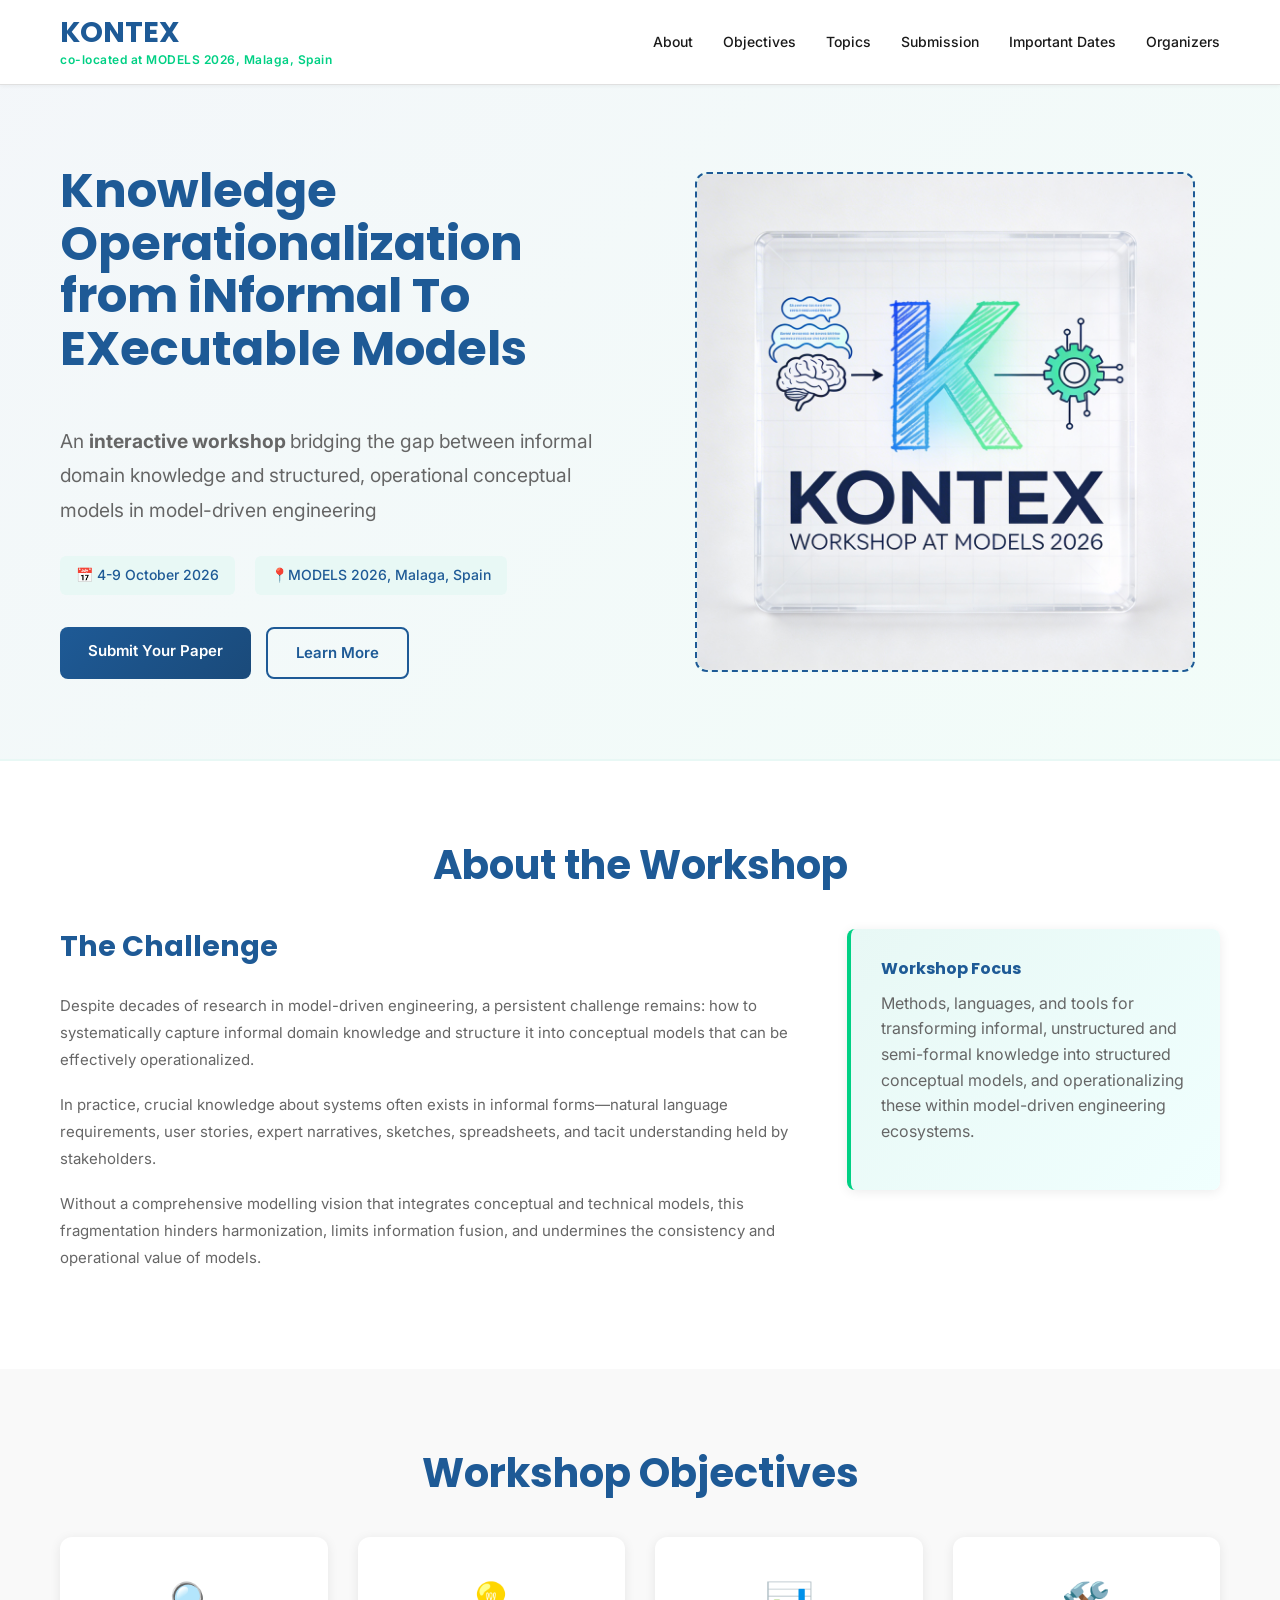
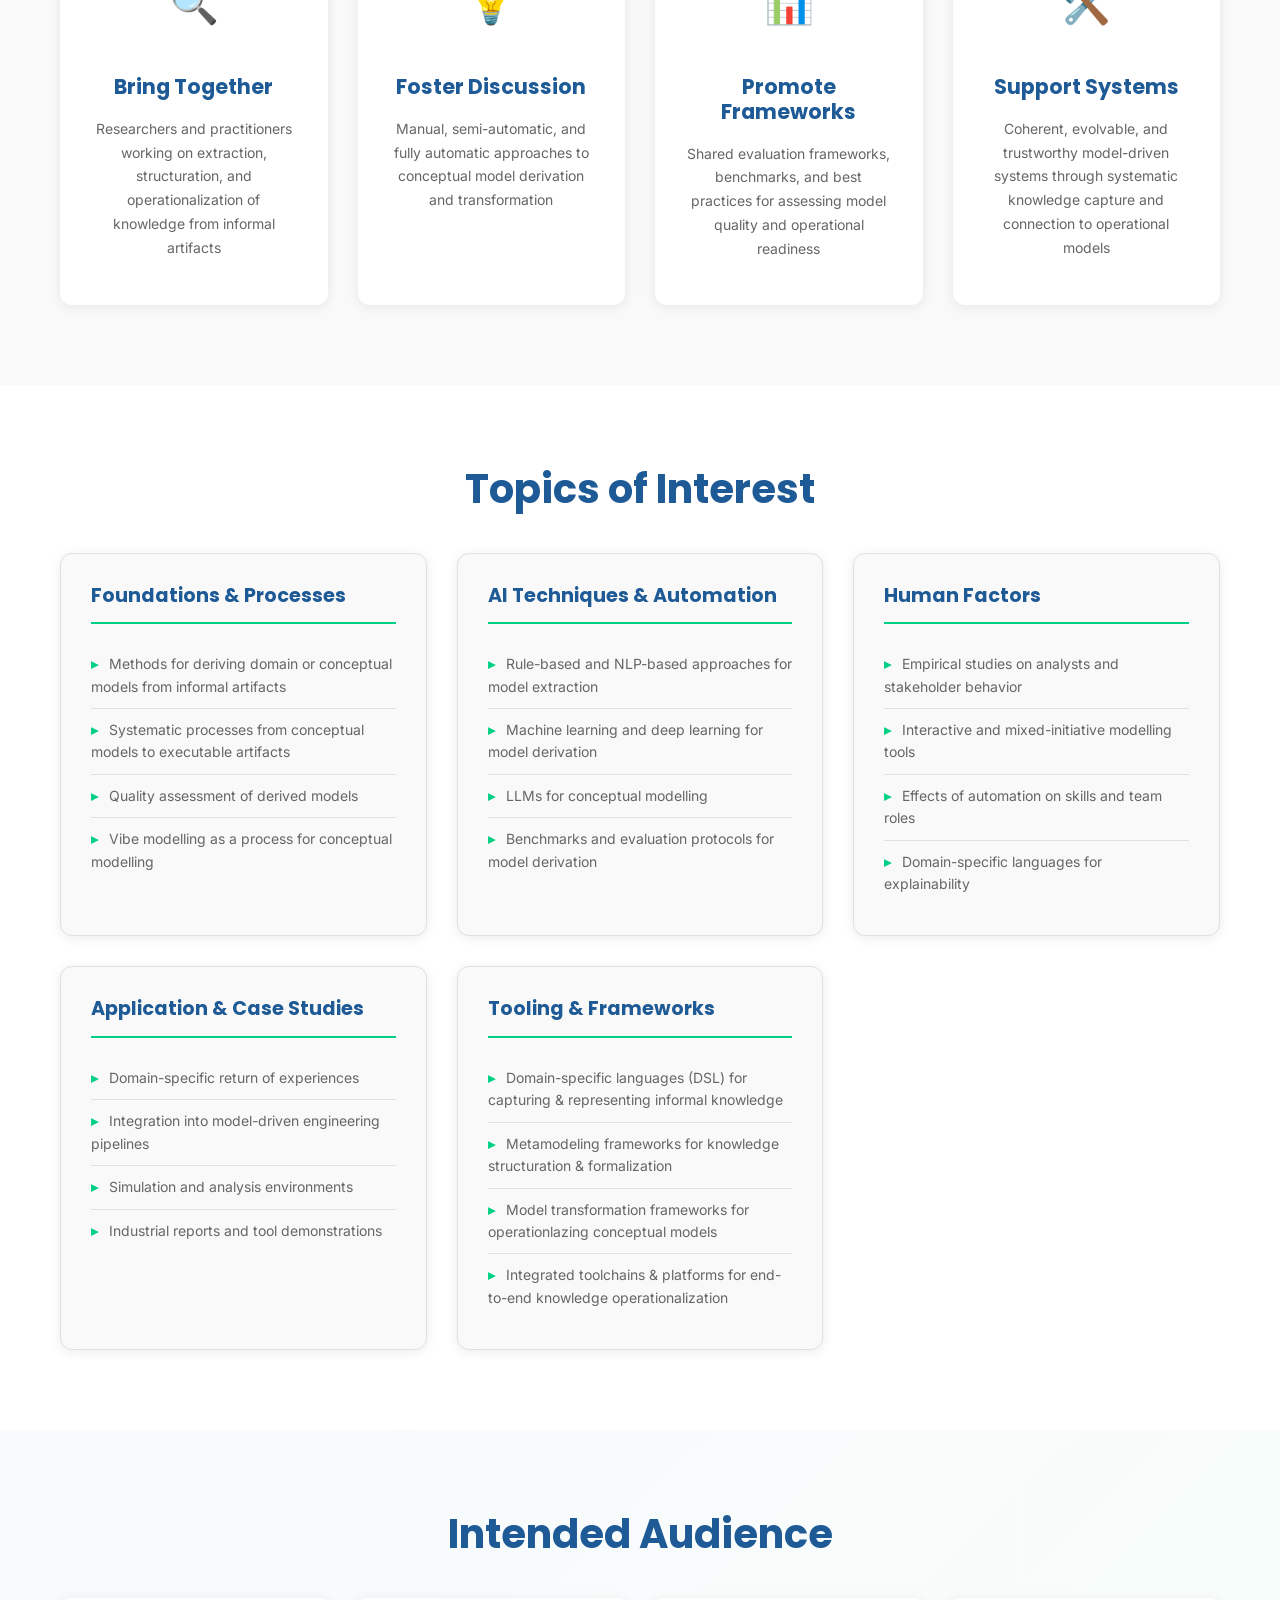
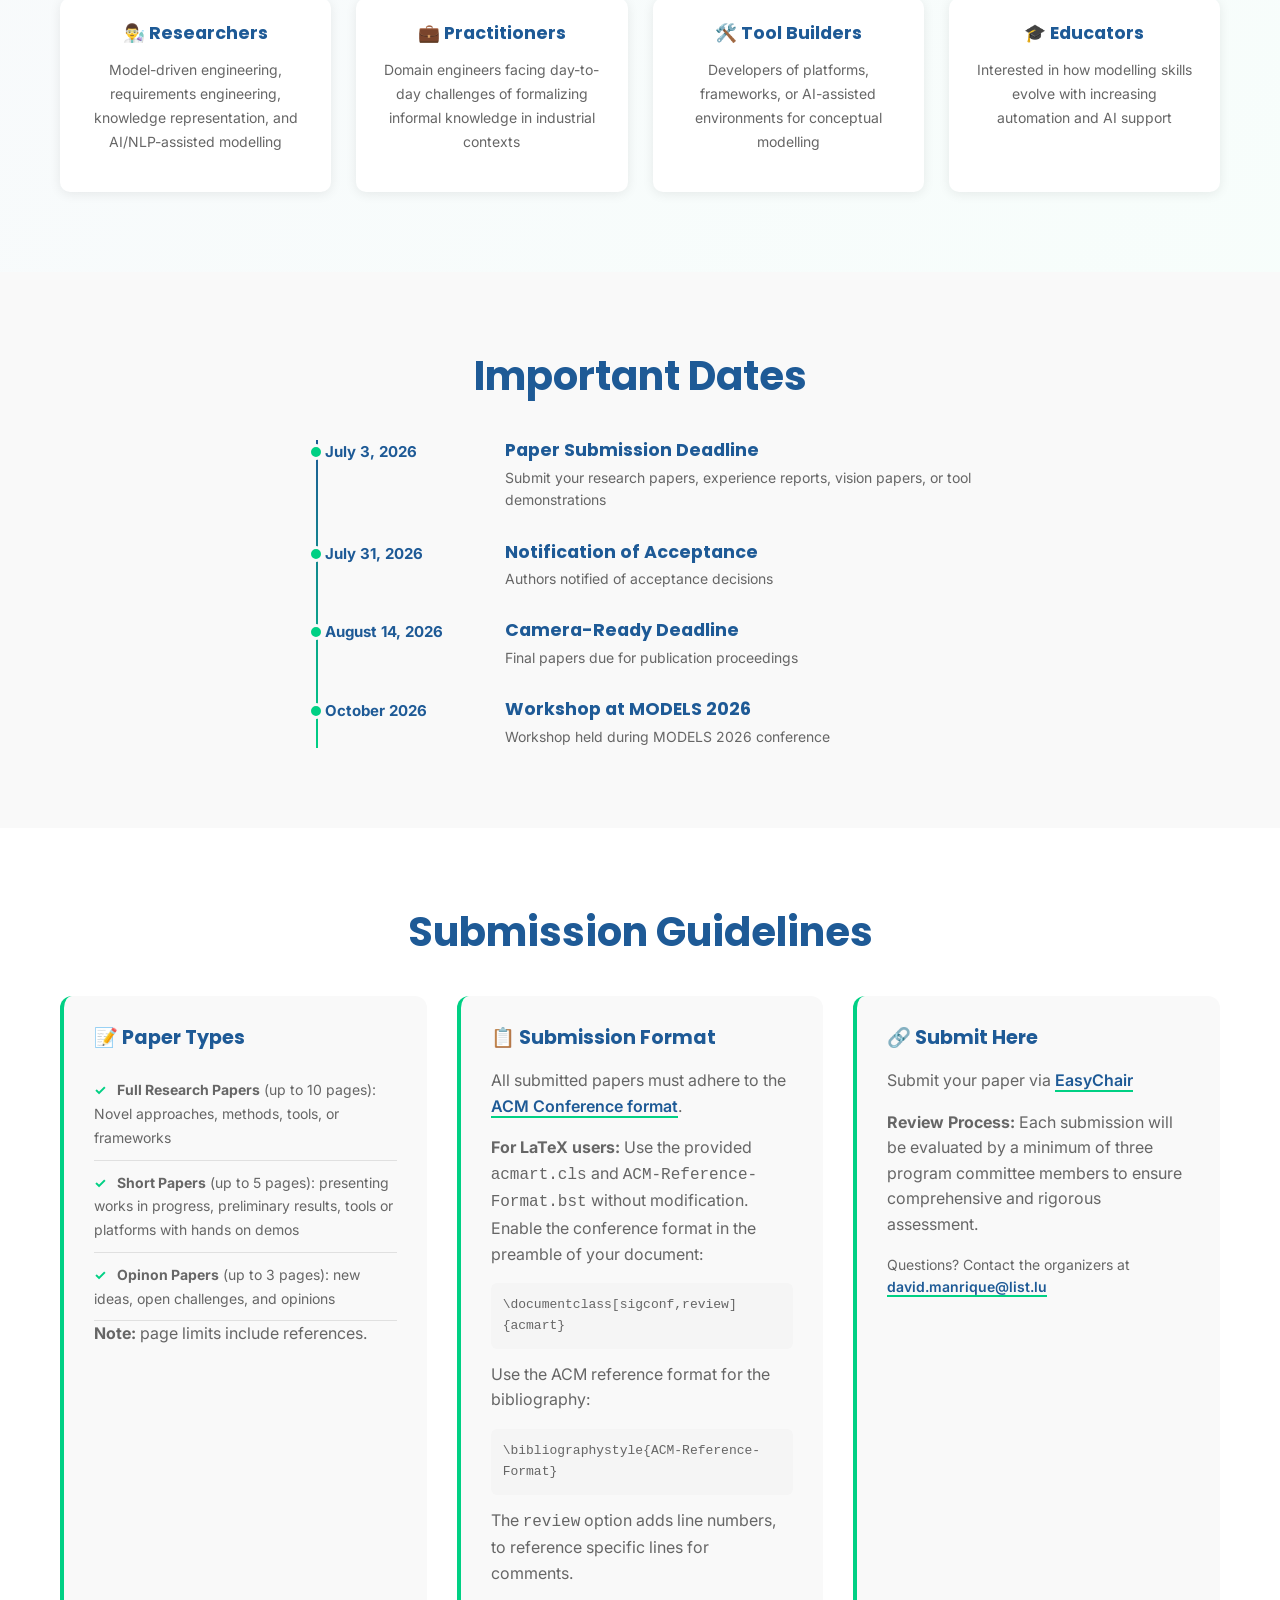
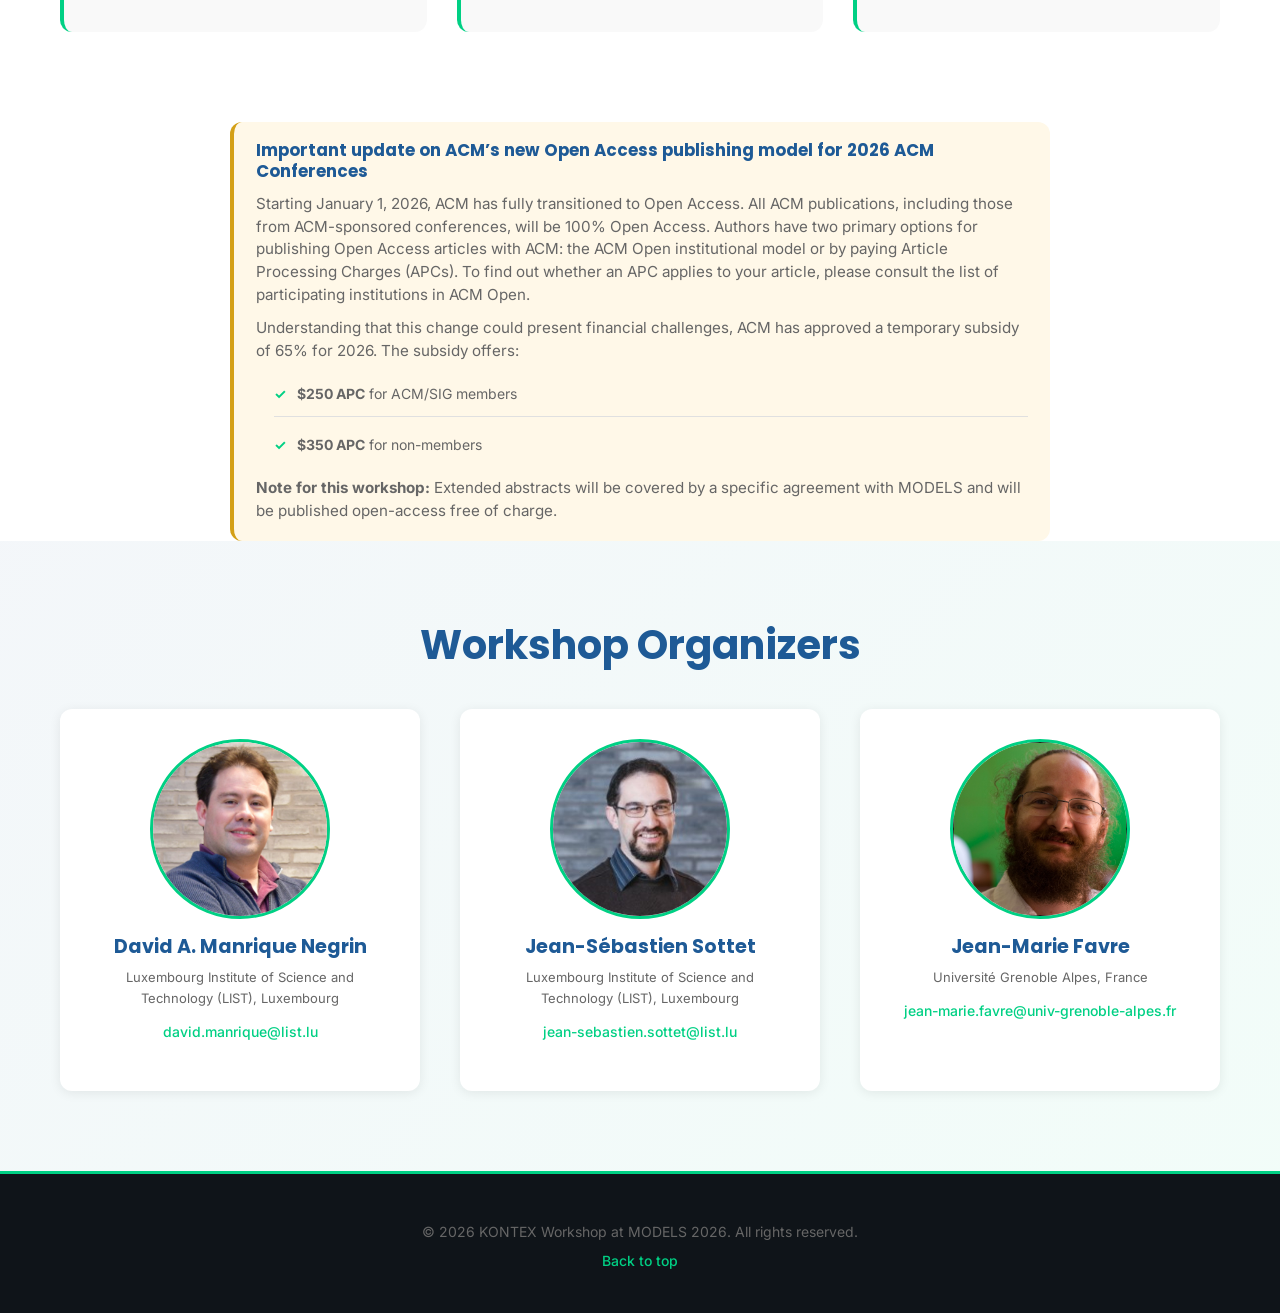
==== index.html @ a2c1951f "added information for extended abstracts" ====
<!DOCTYPE html>
<html lang="en">
<head>
    <meta charset="UTF-8">
    <meta name="viewport" content="width=device-width, initial-scale=1.0">
    <title>KONTEX Workshop at MODELS 2026</title>
    <link rel="stylesheet" href="css/style.css">
    <link href="https://fonts.googleapis.com/css2?family=Inter:wght@300;400;500;600;700&family=Poppins:wght@600;700;800&display=swap" rel="stylesheet">
</head>
<body>
    <!-- Navigation Bar -->
    <nav class="navbar">
        <div class="container">
            <div class="nav-brand">
                <h1>KONTEX</h1>
                <p class="nav-tagline">co-located at MODELS 2026, Malaga, Spain</p>
            </div>
            <ul class="nav-menu">
                <li><a href="#about">About</a></li>
                <li><a href="#objectives">Objectives</a></li>
                <li><a href="#topics">Topics</a></li>
                <li><a href="#submission">Submission</a></li>
                <li><a href="#dates">Important Dates</a></li>
                <li><a href="#organizers">Organizers</a></li>
            </ul>
            <div class="hamburger">
                <span></span>
                <span></span>
                <span></span>
            </div>
        </div>
    </nav>

    <!-- Hero Section -->
    <section class="hero">
        <div class="container hero-content">
            <div class="hero-text">
                <h1>Knowledge Operationalization from iNformal To EXecutable Models</h1>
                <p class="lead">An <strong>interactive workshop </strong> bridging the gap between informal domain knowledge and structured, operational conceptual models in model-driven engineering</p>
                <div class="hero-meta">
                    <span class="meta-item">📅 4-9 October 2026 </span>
                     <a href="https://conf.researchr.org/home/models-2026" target="_blank" class="meta-item" style="display: inline-block;">📍MODELS 2026, Malaga, Spain</a>
                    <!-- <span class="meta-item">📍MODELS 2026, Malaga, Spain</span> -->
                    
                </div>
                <div class="hero-cta">
                    <a href="#submission" class="btn btn-primary">Submit Your Paper</a>
                    <a href="#about" class="btn btn-secondary">Learn More</a>
                </div>
            </div>
            <div class="hero-image">
                <div class="logo-placeholder">
                    <!-- <p style="color: #999;">Your KONTEX logo image will go here</p> -->
                    <img src="images/logo.png" alt="KONTEX Workshop Logo" style="max-width: 100%; height: auto; border-radius: 12px;">
                </div>
            </div>
        </div>
    </section>

    <!-- About Section -->
    <section id="about" class="about">
        <div class="container">
            <h2>About the Workshop</h2>
            <div class="about-content">
                <div class="about-text">
                    <h3>The Challenge</h3>
                    <p>Despite decades of research in model-driven engineering, a persistent challenge remains: how to systematically capture informal domain knowledge and structure it into conceptual models that can be effectively operationalized.</p>
                    <p>In practice, crucial knowledge about systems often exists in informal forms—natural language requirements, user stories, expert narratives, sketches, spreadsheets, and tacit understanding held by stakeholders.</p>
                    <p>Without a comprehensive modelling vision that integrates conceptual and technical models, this fragmentation hinders harmonization, limits information fusion, and undermines the consistency and operational value of models.</p>
                </div>
                <div class="about-highlight">
                    <div class="highlight-box">
                        <h4>Workshop Focus</h4>
                        <p>Methods, languages, and tools for transforming informal, unstructured and semi-formal knowledge into structured conceptual models, and operationalizing these within model-driven engineering ecosystems.</p>
                    </div>
                </div>
            </div>
        </div>
    </section>

    <!-- Objectives Section -->
    <section id="objectives" class="objectives">
        <div class="container">
            <h2>Workshop Objectives</h2>
            <div class="objectives-grid">
                <div class="objective-card">
                    <div class="objective-icon">🔍</div>
                    <h3>Bring Together</h3>
                    <p>Researchers and practitioners working on extraction, structuration, and operationalization of knowledge from informal artifacts</p>
                </div>
                <div class="objective-card">
                    <div class="objective-icon">💡</div>
                    <h3>Foster Discussion</h3>
                    <p>Manual, semi-automatic, and fully automatic approaches to conceptual model derivation and transformation</p>
                </div>
                <div class="objective-card">
                    <div class="objective-icon">📊</div>
                    <h3>Promote Frameworks</h3>
                    <p>Shared evaluation frameworks, benchmarks, and best practices for assessing model quality and operational readiness</p>
                </div>
                <div class="objective-card">
                    <div class="objective-icon">🛠️</div>
                    <h3>Support Systems</h3>
                    <p>Coherent, evolvable, and trustworthy model-driven systems through systematic knowledge capture and connection to operational models</p>
                </div>
            </div>
        </div>
    </section>

    <!-- Topics Section -->
    <section id="topics" class="topics">
        <div class="container">
            <h2>Topics of Interest</h2>
            <div class="topics-grid">
                <div class="topic-card">
                    <h3>Foundations & Processes</h3>
                    <ul>
                        <li>Methods for deriving domain or conceptual models from informal artifacts</li>
                        <li>Systematic processes from conceptual models to executable artifacts</li>
                        <li>Quality assessment of derived models</li>
                        <!-- <li>Tooling and frameworks for knowledge capture and formalization</li> -->
                        <li> Vibe modelling as a process for conceptual modelling</li>
                    </ul>
                </div>
                <div class="topic-card">
                    <h3>AI Techniques & Automation</h3>
                    <ul>
                        <li>Rule-based and NLP-based approaches for model extraction</li>
                        <li>Machine learning and deep learning for model derivation</li>
                        <li>LLMs for conceptual modelling</li>
                        <li>Benchmarks and evaluation protocols for model derivation</li>
                        
                    </ul>
                </div>
                <div class="topic-card">
                    <h3>Human Factors</h3>
                    <ul>
                        <li>Empirical studies on analysts and stakeholder behavior</li>
                        <li>Interactive and mixed-initiative modelling tools</li>
                        <li>Effects of automation on skills and team roles</li>
                        <li>Domain-specific languages for explainability</li>
                    </ul>
                </div>
                <div class="topic-card">
                    <h3>Application & Case Studies</h3>
                    <ul>
                        <li>Domain-specific return of experiences</li>
                        <li>Integration into model-driven engineering pipelines</li>
                        <li>Simulation and analysis environments</li>
                        <li>Industrial reports and tool demonstrations</li>
                    </ul>
                </div>
                <div class="topic-card">
                    <h3>Tooling & Frameworks</h3>
                    <ul>
                        <li>Domain-specific languages (DSL) for capturing & representing informal knowledge</li>
                        <li>Metamodeling frameworks for knowledge structuration & formalization</li>
                        <li>Model transformation frameworks for operationlazing conceptual models</li>
                        <li>Integrated toolchains & platforms for end-to-end knowledge operationalization</li>
                    </ul>
                </div>
            </div>
        </div>
    </section>

    <!-- Audience Section -->
    <section class="audience">
        <div class="container">
            <h2>Intended Audience</h2>
            <div class="audience-grid">
                <div class="audience-item">
                    <h4>👨‍🔬 Researchers</h4>
                    <p>Model-driven engineering, requirements engineering, knowledge representation, and AI/NLP-assisted modelling</p>
                </div>
                <div class="audience-item">
                    <h4>💼 Practitioners</h4>
                    <p>Domain engineers facing day-to-day challenges of formalizing informal knowledge in industrial contexts</p>
                </div>
                <div class="audience-item">
                    <h4>🛠️ Tool Builders</h4>
                    <p>Developers of platforms, frameworks, or AI-assisted environments for conceptual modelling</p>
                </div>
                <div class="audience-item">
                    <h4>🎓 Educators</h4>
                    <p>Interested in how modelling skills evolve with increasing automation and AI support</p>
                </div>
            </div>
        </div>
    </section>

    <!-- Important Dates Section -->
    <section id="dates" class="dates">
        <div class="container">
            <h2>Important Dates</h2>
            <div class="timeline">
                <div class="timeline-item">
                    <div class="timeline-date">July 3, 2026</div>
                    <div class="timeline-content">
                        <h4>Paper Submission Deadline</h4>
                        <p>Submit your research papers, experience reports, vision papers, or tool demonstrations</p>
                    </div>
                </div>
                <div class="timeline-item">
                    <div class="timeline-date">July 31, 2026</div>
                    <div class="timeline-content">
                        <h4>Notification of Acceptance</h4>
                        <p>Authors notified of acceptance decisions</p>
                    </div>
                </div>
                <div class="timeline-item">
                    <div class="timeline-date">August 14, 2026</div>
                    <div class="timeline-content">
                        <h4>Camera-Ready Deadline</h4>
                        <p>Final papers due for publication proceedings</p>
                    </div>
                </div>
                <div class="timeline-item">
                    <div class="timeline-date">October 2026</div>
                    <div class="timeline-content">
                        <h4>Workshop at MODELS 2026</h4>
                        <p>Workshop held during MODELS 2026 conference</p>
                    </div>
                </div>
            </div>
        </div>
    </section>

    <!-- Submission Section -->
    <section id="submission" class="submission">
        <div class="container">
            <h2>Submission Guidelines</h2>
            <div class="submission-content">
                <div class="submission-box">
                    <h3>📝 Paper Types</h3>
                    <ul>
                        <li><strong>Full Research Papers</strong> (up to 10 pages): Novel approaches, methods, tools, or frameworks</li>
                        
                        <li><strong>Short Papers</strong> (up to 5 pages): presenting works in progress, preliminary results, tools or platforms with hands on demos</li>
                        
                        <li><strong>Opinon Papers</strong> (up to 3 pages):  new ideas, open challenges, and opinions</li>
                        
                        <p> <strong>Note:</strong> page limits include references.</p>
                    </ul>
                </div>
                <!-- <div class="submission-box">
                    <h3>📋 Requirements</h3>
                    <ul>
                        <li>Papers must follow the <strong>MODELS 2026 formatting guidelines</strong></li>
                        <li>Submitted in <strong>PDF format</strong></li>
                        <li>Original, unpublished work</li>
                        <li>Include author names, affiliations, and contact information</li>
                        <li>Add 3-5 relevant keywords</li>
                    </ul>
                </div> -->
                <div class="submission-box">
                    <h3>📋 Submission Format</h3>
                        <p>All submitted papers must adhere to the <a href="https://www.acm.org/publications/proceedings-template" target="_blank" class="link-highlight">ACM Conference format</a>.</p>
                        
                        <p><strong>For LaTeX users:</strong> Use the provided <code>acmart.cls</code> and <code>ACM-Reference-Format.bst</code> without modification. Enable the conference format in the preamble of your document:</p>
                        <p style="background-color: #f5f5f5; padding: 12px; border-radius: 6px; font-family: monospace; font-size: 13px; overflow-x: auto;">
                            \documentclass[sigconf,review]{acmart}
                        </p>
                        <p>Use the ACM reference format for the bibliography:</p>
                        <p style="background-color: #f5f5f5; padding: 12px; border-radius: 6px; font-family: monospace; font-size: 13px; overflow-x: auto;">
                            \bibliographystyle{ACM-Reference-Format}
                        </p>
                        <p>The <code>review</code> option adds line numbers, to reference specific lines for comments.</p>
                        
                        
            </div>
                <div class="submission-box">
                    <h3>🔗 Submit Here</h3>
                    <!-- <p>Submit your paper via <a href="#" class="link-highlight">EasyChair (Link coming soon)</a></p> -->
                     <p>Submit your paper via <a href="https://easychair.org/my/conference?conf=kontex2026" class="link-highlight" target="_blank">EasyChair</a></p>
                    <p style="margin-top: 15px;"><strong>Review Process:</strong> Each submission will be evaluated by a minimum of three program committee members to ensure comprehensive and rigorous assessment.</p>
                    <p style="margin-top: 15px; font-size: 14px; color: #666;">Questions? Contact the organizers at <a href="mailto:david.manrique@list.lu" class="link-highlight">david.manrique@list.lu</a></p>
                </div>
            </div>
        </div>
    </section>
    <section class="submission-note">
    <div class="container">
        <div class="submission-box note-box">
            <h3>Important update on ACM’s new Open Access publishing model for 2026 ACM Conferences</h3>

            <p>
                Starting January 1, 2026, ACM has fully transitioned to Open Access. All ACM publications,
                including those from ACM-sponsored conferences, will be 100% Open Access. Authors have two
                primary options for publishing Open Access articles with ACM: the ACM Open institutional model
                or by paying Article Processing Charges (APCs). To find out whether an APC applies to your
                article, please consult the list of participating institutions in ACM Open.
            </p>

            <p>
                Understanding that this change could present financial challenges, ACM has approved a temporary
                subsidy of 65% for 2026. The subsidy offers:
            </p>

            <ul>
                <li><strong>$250 APC</strong> for ACM/SIG members</li>
                <li><strong>$350 APC</strong> for non-members</li>
            </ul>

            <p>
                <strong>Note for this workshop:</strong> Extended abstracts will be covered by a specific
                agreement with MODELS and will be published open-access free of charge.
                </p>
            </div>
        </div>
    </section>

    <!-- Organizers Section -->
    <section id="organizers" class="organizers">
        <div class="container">
            <h2>Workshop Organizers</h2>
            <div class="organizers-grid">
                <div class="organizer-card">
                    <!-- <div class="organizer-avatar">DM</div> -->
                    <img src="images/DavidPhoto3.JPG" alt="David A. Manrique Negrin" class="organizer-avatar-img">
                    <h4>David A. Manrique Negrin</h4>
                    <p class="organizer-affiliation">Luxembourg Institute of Science and Technology (LIST), Luxembourg</p>
                    <p class="organizer-email"><a href="mailto:david.manrique@list.lu">david.manrique@list.lu</a></p>
                </div>
                <div class="organizer-card">
                    <!-- <div class="organizer-avatar">JS</div> -->
                     <img src="images/jeansebastienPhoto2.jpg" alt="Jean Sebastien Sottet" class="organizer-avatar-img">
                    <h4>Jean-Sébastien Sottet</h4>
                    <p class="organizer-affiliation">Luxembourg Institute of Science and Technology (LIST), Luxembourg</p>
                    <p class="organizer-email"><a href="mailto:jean-sebastien.sottet@list.lu">jean-sebastien.sottet@list.lu</a></p>
                </div>
                <div class="organizer-card">
                    <!-- <div class="organizer-avatar">JM</div> -->
                     <img src="images/JeanMariePhoto.jpg" alt="Jean-Marie Favre" class="organizer-avatar-img">
                    <h4>Jean-Marie Favre</h4>
                    <p class="organizer-affiliation">Université Grenoble Alpes, France</p>
                    <p class="organizer-email"><a href="mailto:jean-marie.favre@univ-grenoble-alpes.fr">jean-marie.favre@univ-grenoble-alpes.fr</a></p>
                </div>
            </div>
        </div>
    </section>

    <!-- Footer -->
    <footer class="footer">
        <div class="container">
            <p>&copy; 2026 KONTEX Workshop at MODELS 2026. All rights reserved.</p>
            <p><a href="#top">Back to top</a></p>
        </div>
    </footer>

    <script src="js/script.js"></script>
</body>
</html>
---- css/style.css ----
/* ============================================
   KONTEX Workshop Website - Main Stylesheet
   ============================================ */

/* Root Variables */
:root {
    --primary-blue: #1e5a96;
    --primary-green: #00d084;
    --light-green: #e8f8f5;
    --dark-navy: #0f1419;
    --text-dark: #1a1a1a;
    --text-light: #666666;
    --bg-light: #f9f9f9;
    --bg-white: #ffffff;
    --border-color: #e0e0e0;
    --shadow: 0 2px 12px rgba(0, 0, 0, 0.08);
    --shadow-hover: 0 8px 24px rgba(0, 0, 0, 0.12);
    --transition: all 0.3s cubic-bezier(0.4, 0, 0.2, 1);
}

/* ============================================
   Base Styles
   ============================================ */

* {
    margin: 0;
    padding: 0;
    box-sizing: border-box;
}

html {
    scroll-behavior: smooth;
}

body {
    font-family: 'Inter', sans-serif;
    font-size: 16px;
    line-height: 1.6;
    color: var(--text-dark);
    background-color: var(--bg-white);
    overflow-x: hidden;
}

.container {
    max-width: 1200px;
    margin: 0 auto;
    padding: 0 20px;
}

h1, h2, h3, h4, h5, h6 {
    font-family: 'Poppins', sans-serif;
    font-weight: 700;
    line-height: 1.2;
    margin-bottom: 0.5em;
}

h2 {
    font-size: 2.5rem;
    color: var(--primary-blue);
    margin-bottom: 1em;
    text-align: center;
}

h3 {
    font-size: 1.5rem;
    color: var(--primary-blue);
}

p {
    margin-bottom: 1em;
    color: var(--text-light);
}

a {
    color: var(--primary-green);
    text-decoration: none;
    font-weight: 500;
    transition: var(--transition);
}

a:hover {
    color: var(--primary-blue);
}

/* ============================================
   Buttons
   ============================================ */

.btn {
    display: inline-block;
    padding: 12px 28px;
    border-radius: 8px;
    font-weight: 600;
    font-size: 15px;
    transition: var(--transition);
    text-decoration: none;
    border: none;
    cursor: pointer;
    text-align: center;
}

.btn-primary {
    background: linear-gradient(135deg, var(--primary-blue), #1a4a7a);
    color: white;
}

.btn-primary:hover {
    box-shadow: var(--shadow-hover);
    transform: translateY(-2px);
}

.btn-secondary {
    background: transparent;
    color: var(--primary-blue);
    border: 2px solid var(--primary-blue);
}

.btn-secondary:hover {
    background: var(--primary-blue);
    color: white;
}

/* ============================================
   Navigation Bar
   ============================================ */

.navbar {
    background-color: var(--bg-white);
    border-bottom: 1px solid var(--border-color);
    position: sticky;
    top: 0;
    z-index: 1000;
    box-shadow: 0 1px 4px rgba(0, 0, 0, 0.05);
}

.navbar .container {
    display: flex;
    justify-content: space-between;
    align-items: center;
    padding: 15px 20px;
}

.nav-brand h1 {
    font-size: 1.8rem;
    color: var(--primary-blue);
    margin: 0;
}

.nav-tagline {
    font-size: 12px;
    color: var(--primary-green);
    font-weight: 600;
    letter-spacing: 0.5px;
    margin: 0;
}

.nav-menu {
    display: flex;
    list-style: none;
    gap: 30px;
}

.nav-menu a {
    color: var(--text-dark);
    font-weight: 500;
    font-size: 14px;
    transition: var(--transition);
}

.nav-menu a:hover {
    color: var(--primary-green);
}

.hamburger {
    display: none;
    flex-direction: column;
    cursor: pointer;
    gap: 5px;
}

.hamburger span {
    width: 25px;
    height: 3px;
    background-color: var(--primary-blue);
    transition: var(--transition);
}

/* ============================================
   Hero Section
   ============================================ */

.hero {
    background: linear-gradient(135deg, rgba(30, 90, 150, 0.05), rgba(0, 208, 132, 0.05));
    padding: 80px 0;
    border-bottom: 2px solid var(--light-green);
}

.hero-content {
    display: grid;
    grid-template-columns: 1fr 1fr;
    gap: 60px;
    align-items: center;
}

.hero-text h1 {
    font-size: 3rem;
    color: var(--primary-blue);
    margin-bottom: 1em;
    line-height: 1.1;
}

.hero-text .lead {
    font-size: 1.2rem;
    color: var(--text-light);
    margin-bottom: 1.5em;
    line-height: 1.8;
}

.hero-meta {
    display: flex;
    gap: 20px;
    margin-bottom: 2em;
    flex-wrap: wrap;
}

.meta-item {
    display: inline-block;
    padding: 8px 16px;
    background-color: var(--light-green);
    color: var(--primary-blue);
    border-radius: 6px;
    font-weight: 500;
    font-size: 14px;
}

.hero-cta {
    display: flex;
    gap: 15px;
}

.hero-image {
    display: flex;
    justify-content: center;
    align-items: center;
}

.logo-placeholder {
    width: 100%;
    max-width: 500px;
    aspect-ratio: 1;
    background: linear-gradient(135deg, var(--light-green), #e8f8f5);
    border: 2px dashed var(--primary-blue);
    border-radius: 12px;
    display: flex;
    align-items: center;
    justify-content: center;
    text-align: center;
    font-size: 18px;
}

/* ============================================
   About Section
   ============================================ */

.about {
    padding: 80px 0;
    background-color: var(--bg-white);
}

.about-content {
    display: grid;
    grid-template-columns: 2fr 1fr;
    gap: 40px;
    align-items: start;
}

.about-text h3 {
    font-size: 1.8rem;
    margin-bottom: 1em;
}

.about-text p {
    margin-bottom: 1.2em;
    line-height: 1.8;
    font-size: 15px;
}

.about-highlight {
    display: flex;
    flex-direction: column;
}

.highlight-box {
    background: linear-gradient(135deg, var(--light-green), #f0fffe);
    border-left: 4px solid var(--primary-green);
    padding: 30px;
    border-radius: 8px;
    box-shadow: var(--shadow);
}

.highlight-box h4 {
    color: var(--primary-blue);
    margin-bottom: 0.8em;
}

/* ============================================
   Objectives Section
   ============================================ */

.objectives {
    padding: 80px 0;
    background-color: var(--bg-light);
}

.objectives-grid {
    display: grid;
    grid-template-columns: repeat(auto-fit, minmax(250px, 1fr));
    gap: 30px;
}

.objective-card {
    background: var(--bg-white);
    padding: 30px;
    border-radius: 12px;
    text-align: center;
    box-shadow: var(--shadow);
    transition: var(--transition);
    border-top: 4px solid transparent;
}

.objective-card:hover {
    transform: translateY(-8px);
    box-shadow: var(--shadow-hover);
    border-top-color: var(--primary-green);
}

.objective-icon {
    font-size: 2.5rem;
    margin-bottom: 1em;
}

.objective-card h3 {
    font-size: 1.3rem;
    margin-bottom: 0.8em;
}

.objective-card p {
    font-size: 14px;
    line-height: 1.7;
}

/* ============================================
   Topics Section
   ============================================ */

.topics {
    padding: 80px 0;
    background-color: var(--bg-white);
}

.topics-grid {
    display: grid;
    grid-template-columns: repeat(auto-fit, minmax(280px, 1fr));
    gap: 30px;
}

.topic-card {
    background: var(--bg-light);
    padding: 30px;
    border-radius: 12px;
    box-shadow: var(--shadow);
    transition: var(--transition);
    border: 1px solid var(--border-color);
}

.topic-card:hover {
    border-color: var(--primary-green);
    box-shadow: var(--shadow-hover);
}

.topic-card h3 {
    font-size: 1.2rem;
    color: var(--primary-blue);
    margin-bottom: 1em;
    border-bottom: 2px solid var(--primary-green);
    padding-bottom: 0.8em;
}

.topic-card ul {
    list-style: none;
    padding: 0;
}

.topic-card li {
    padding: 10px 0;
    font-size: 14px;
    color: var(--text-light);
    border-bottom: 1px solid var(--border-color);
    line-height: 1.6;
}

.topic-card li:last-child {
    border-bottom: none;
}

.topic-card li:before {
    content: "▸ ";
    color: var(--primary-green);
    font-weight: bold;
    margin-right: 8px;
}

/* ============================================
   Audience Section
   ============================================ */

.audience {
    padding: 80px 0;
    background: linear-gradient(135deg, rgba(30, 90, 150, 0.03), rgba(0, 208, 132, 0.03));
}

.audience-grid {
    display: grid;
    grid-template-columns: repeat(auto-fit, minmax(220px, 1fr));
    gap: 25px;
}

.audience-item {
    background: var(--bg-white);
    padding: 25px;
    border-radius: 10px;
    text-align: center;
    box-shadow: var(--shadow);
}

.audience-item h4 {
    font-size: 1.1rem;
    color: var(--primary-blue);
    margin-bottom: 0.8em;
}

.audience-item p {
    font-size: 14px;
    line-height: 1.7;
}

/* ============================================
   Dates Section (Timeline)
   ============================================ */

.dates {
    padding: 80px 0;
    background-color: var(--bg-light);
}

.timeline {
    display: flex;
    flex-direction: column;
    gap: 30px;
    position: relative;
    max-width: 700px;
    margin: 0 auto;
}

.timeline::before {
    content: '';
    position: absolute;
    left: 26px;
    top: 0;
    bottom: 0;
    width: 2px;
    background: linear-gradient(to bottom, var(--primary-blue), var(--primary-green));
}

.timeline-item {
    display: flex;
    gap: 30px;
    position: relative;
    padding-left: 35px;
}

.timeline-item::before {
    content: '';
    position: absolute;
    left: 18px;
    top: 4px;
    width: 10px;
    height: 10px;
    background: var(--primary-green);
    border: 3px solid var(--bg-light);
    border-radius: 50%;
    z-index: 1;
}

.timeline-date {
    font-weight: 700;
    color: var(--primary-blue);
    font-size: 15px;
    min-width: 150px;
}

.timeline-content h4 {
    color: var(--primary-blue);
    margin-bottom: 0.3em;
    font-size: 1.1rem;
}

.timeline-content p {
    font-size: 14px;
    margin: 0;
}

/* ============================================
   Submission Section
   ============================================ */

.submission {
    padding: 80px 0;
    background-color: var(--bg-white);
}

.submission-content {
    display: grid;
    grid-template-columns: repeat(auto-fit, minmax(300px, 1fr));
    gap: 30px;
}

.submission-box {
    background: var(--bg-light);
    padding: 30px;
    border-radius: 12px;
    border-left: 4px solid var(--primary-green);
}

.submission-box h3 {
    color: var(--primary-blue);
    margin-bottom: 1em;
    font-size: 1.2rem;
}

.submission-box ul {
    list-style: none;
    padding: 0;
}

.submission-box li {
    padding: 10px 0;
    font-size: 14px;
    color: var(--text-light);
    border-bottom: 1px solid var(--border-color);
    line-height: 1.7;
}

.submission-box li:last-child {
    border-bottom: none;
}

.submission-box li:before {
    content: "✓ ";
    color: var(--primary-green);
    font-weight: bold;
    margin-right: 8px;
}

.link-highlight {
    color: var(--primary-blue);
    font-weight: 600;
    border-bottom: 2px solid var(--primary-green);
}


/* .submission-note {
    padding: 20px 0 10px 0;
}

.note-box {
    background: #fff8e8;
    border-left: 4px solid #d4a017;
}

.note-box h3 {
    margin-bottom: 15px;
}

.note-box ul {
    margin: 12px 0 12px 20px;
}

.note-box li {
    margin-bottom: 8px;
} */

.submission-note {
    padding: 10px 0 0 0;
}

.note-box {
    max-width: 820px;
    margin: 0 auto;
    padding: 18px 22px;
    background: #fff8e8;
    border-left: 4px solid #d4a017;
    font-size: 0.95rem;
    line-height: 1.5;
}

.note-box h3 {
    margin-bottom: 12px;
    font-size: 1.05rem;
}

.note-box p {
    margin-bottom: 10px;
}

.note-box ul {
    margin: 10px 0 10px 18px;
    padding-left: 0;
}

.note-box li {
    margin-bottom: 6px;
}

.note-box p:last-child {
    margin-bottom: 0;
}

/* ============================================
   Organizers Section
   ============================================ */

.organizers {
    padding: 80px 0;
    background: linear-gradient(135deg, rgba(30, 90, 150, 0.05), rgba(0, 208, 132, 0.05));
}

.organizers-grid {
    display: grid;
    grid-template-columns: repeat(auto-fit, minmax(280px, 1fr));
    gap: 40px;
}

.organizer-card {
    background: var(--bg-white);
    padding: 30px;
    border-radius: 12px;
    text-align: center;
    box-shadow: var(--shadow);
    transition: var(--transition);
}

.organizer-card:hover {
    transform: translateY(-8px);
    box-shadow: var(--shadow-hover);
}

.organizer-avatar {
    width: 80px;
    height: 80px;
    background: linear-gradient(135deg, var(--primary-blue), #1a4a7a);
    color: white;
    border-radius: 50%;
    display: flex;
    align-items: center;
    justify-content: center;
    font-size: 24px;
    font-weight: 700;
    margin: 0 auto 1em;
}

.organizer-card h4 {
    font-size: 1.2rem;
    color: var(--primary-blue);
    margin-bottom: 0.5em;
}

.organizer-affiliation {
    font-size: 13px;
    color: var(--text-light);
    margin-bottom: 0.8em;
}

.organizer-email a {
    font-size: 14px;
    color: var(--primary-green);
}

.organizer-avatar-img {
    width: 180px;
    height: 180px;
    border-radius: 50%;
    object-fit: cover;
    display: block;
    margin: 0 auto 1em;
    border: 3px solid var(--primary-green);
}

/* ============================================
   Footer
   ============================================ */

.footer {
    background: var(--dark-navy);
    color: white;
    padding: 40px 0;
    text-align: center;
    border-top: 3px solid var(--primary-green);
}

.footer p {
    margin: 0.5em 0;
    font-size: 14px;
}

.footer a {
    color: var(--primary-green);
}

.footer a:hover {
    color: white;
}

/* ============================================
   Responsive Design
   ============================================ */

@media (max-width: 768px) {
    .nav-menu {
        display: none;
    }

    .hamburger {
        display: flex;
    }

    h2 {
        font-size: 2rem;
    }

    .hero-content {
        grid-template-columns: 1fr;
        gap: 40px;
    }

    .hero-text h1 {
        font-size: 2rem;
    }

    .hero-cta {
        flex-direction: column;
    }

    .btn {
        width: 100%;
    }

    .about-content {
        grid-template-columns: 1fr;
    }

    .objectives-grid,
    .topics-grid,
    .audience-grid,
    .organizers-grid {
        grid-template-columns: 1fr;
    }

    .timeline::before {
        left: 15px;
    }

    .timeline-item {
        padding-left: 15px;
    }

    .timeline-item::before {
        left: 4px;
    }

    .timeline-date {
        min-width: 100px;
    }

    .hero-meta {
        flex-direction: column;
    }

    .meta-item {
        width: 100%;
    }
}

@media (max-width: 480px) {
    h1 {
        font-size: 1.8rem;
    }

    h2 {
        font-size: 1.5rem;
    }

    .container {
        padding: 0 15px;
    }

    .hero {
        padding: 50px 0;
    }

    .hero-text h1 {
        font-size: 1.5rem;
    }

    .about, .objectives, .topics, .audience, .dates, .submission, .organizers {
        padding: 50px 0;
    }

    .nav-menu {
        gap: 15px;
    }
}
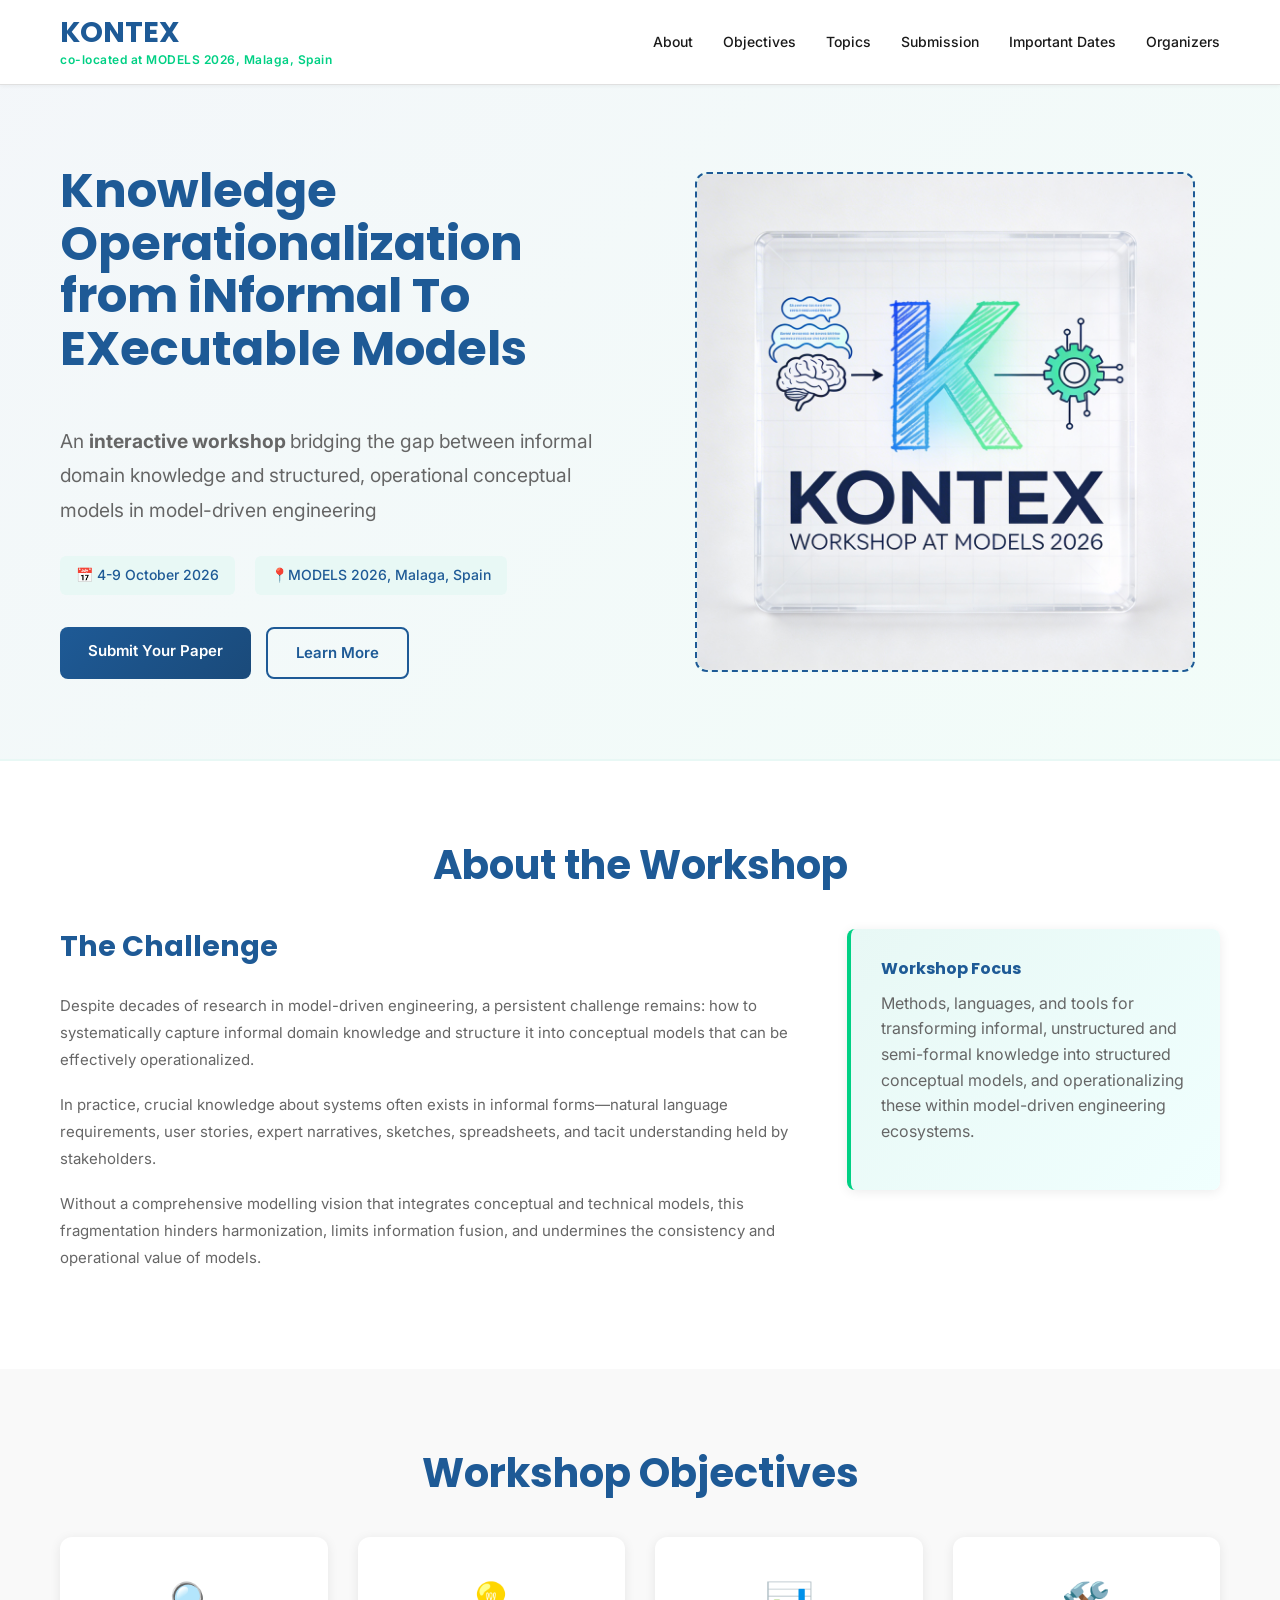
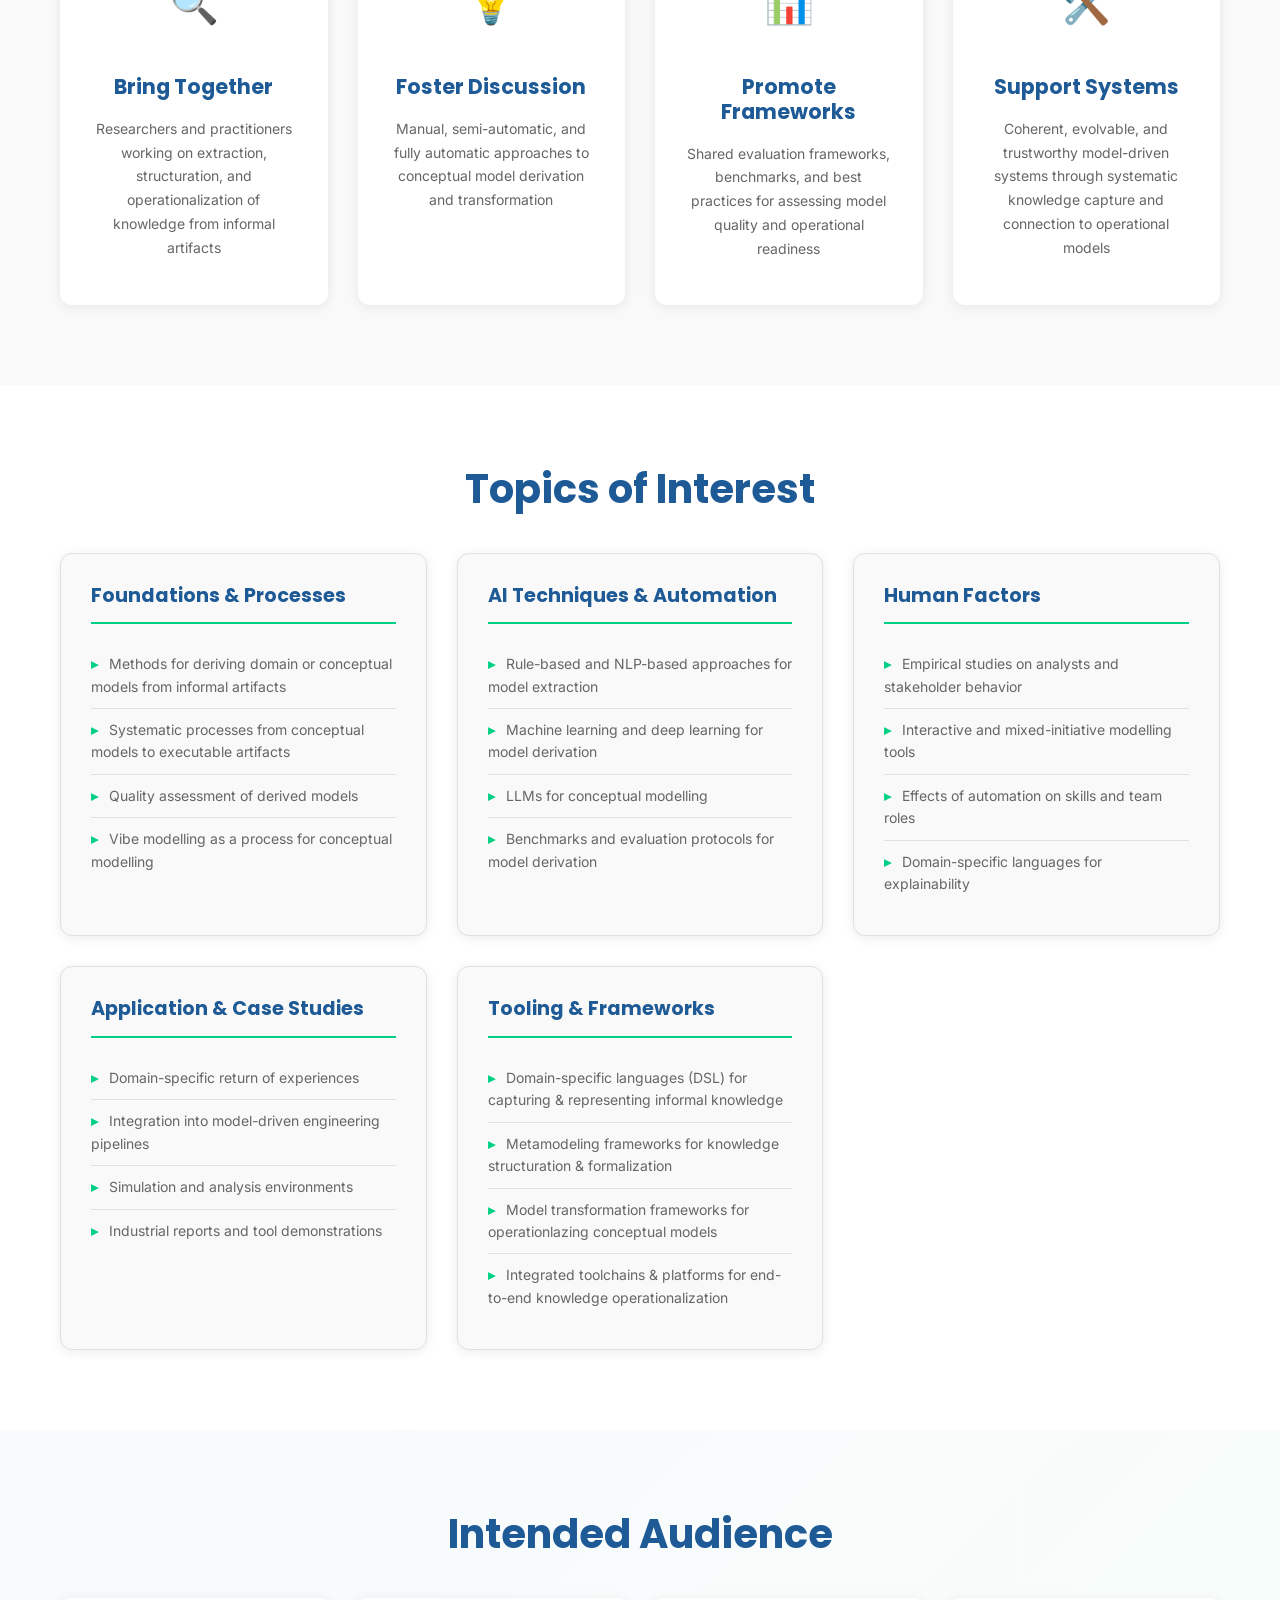
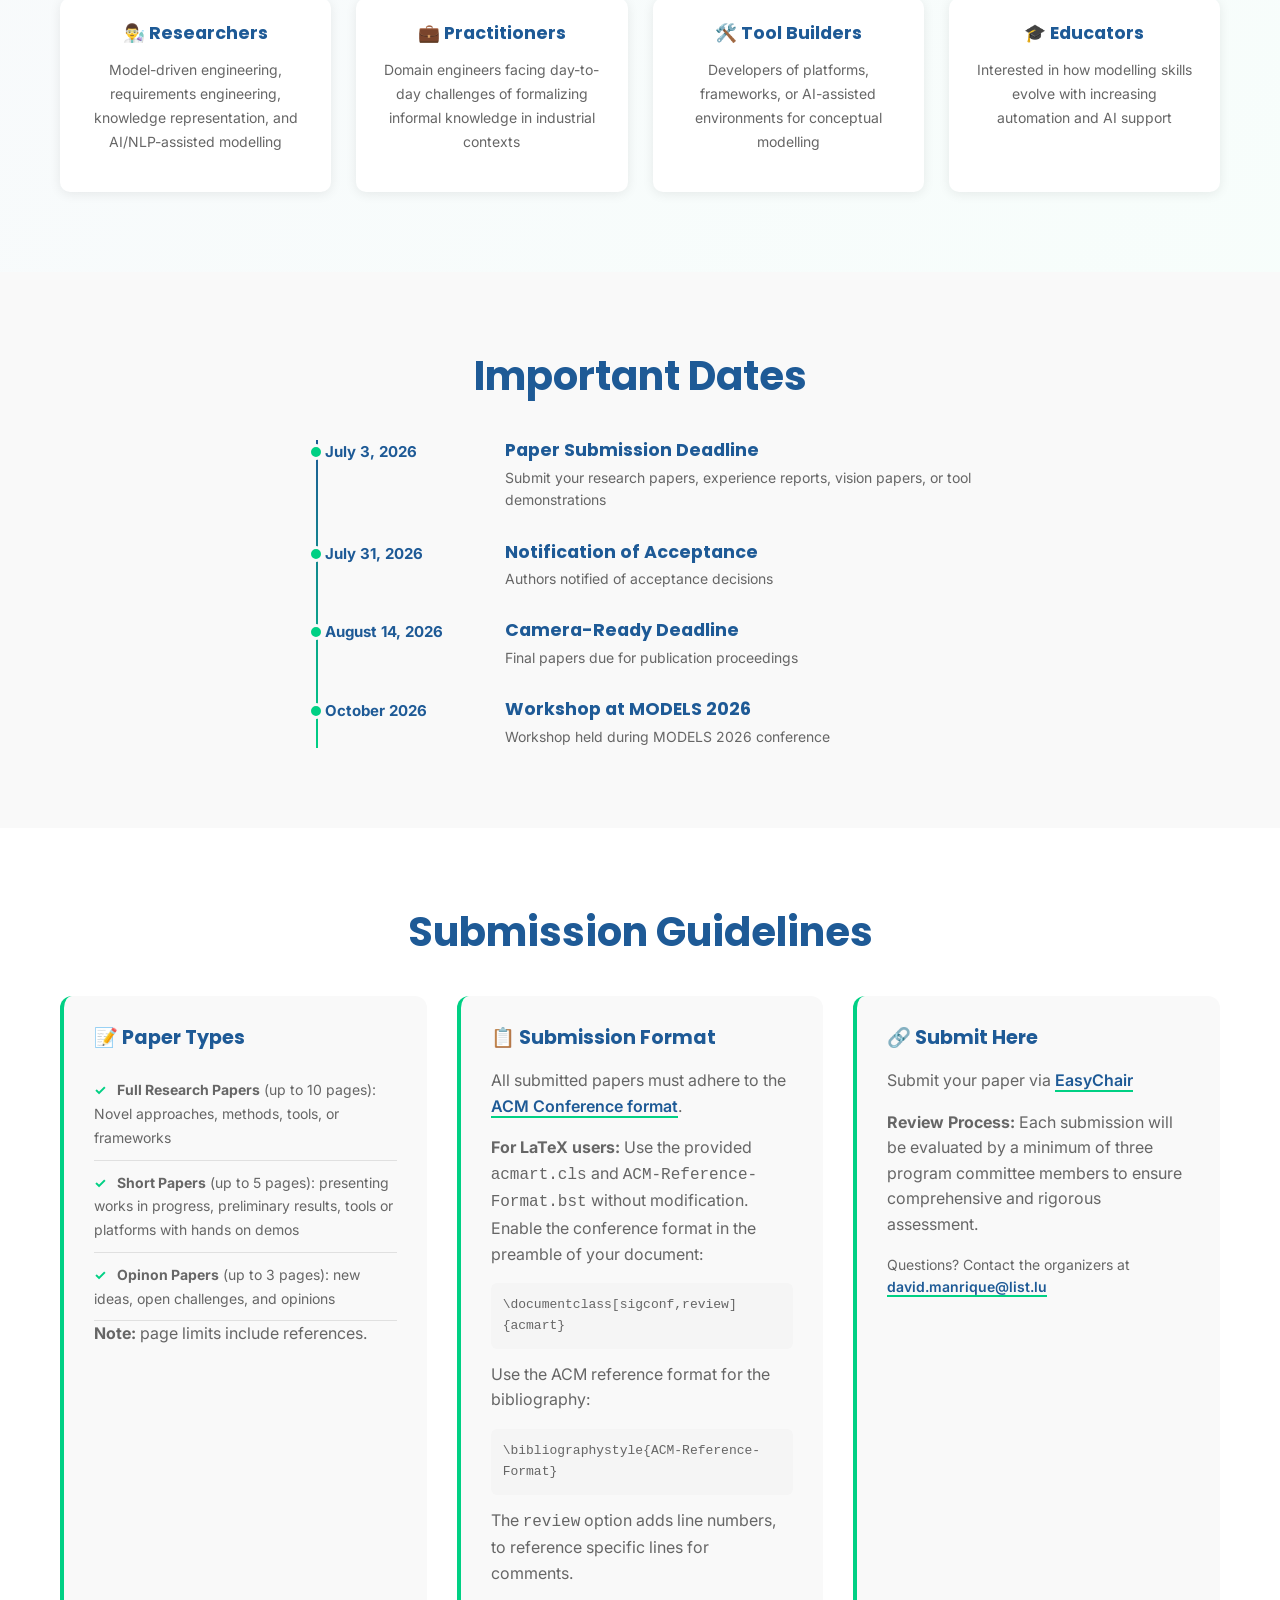
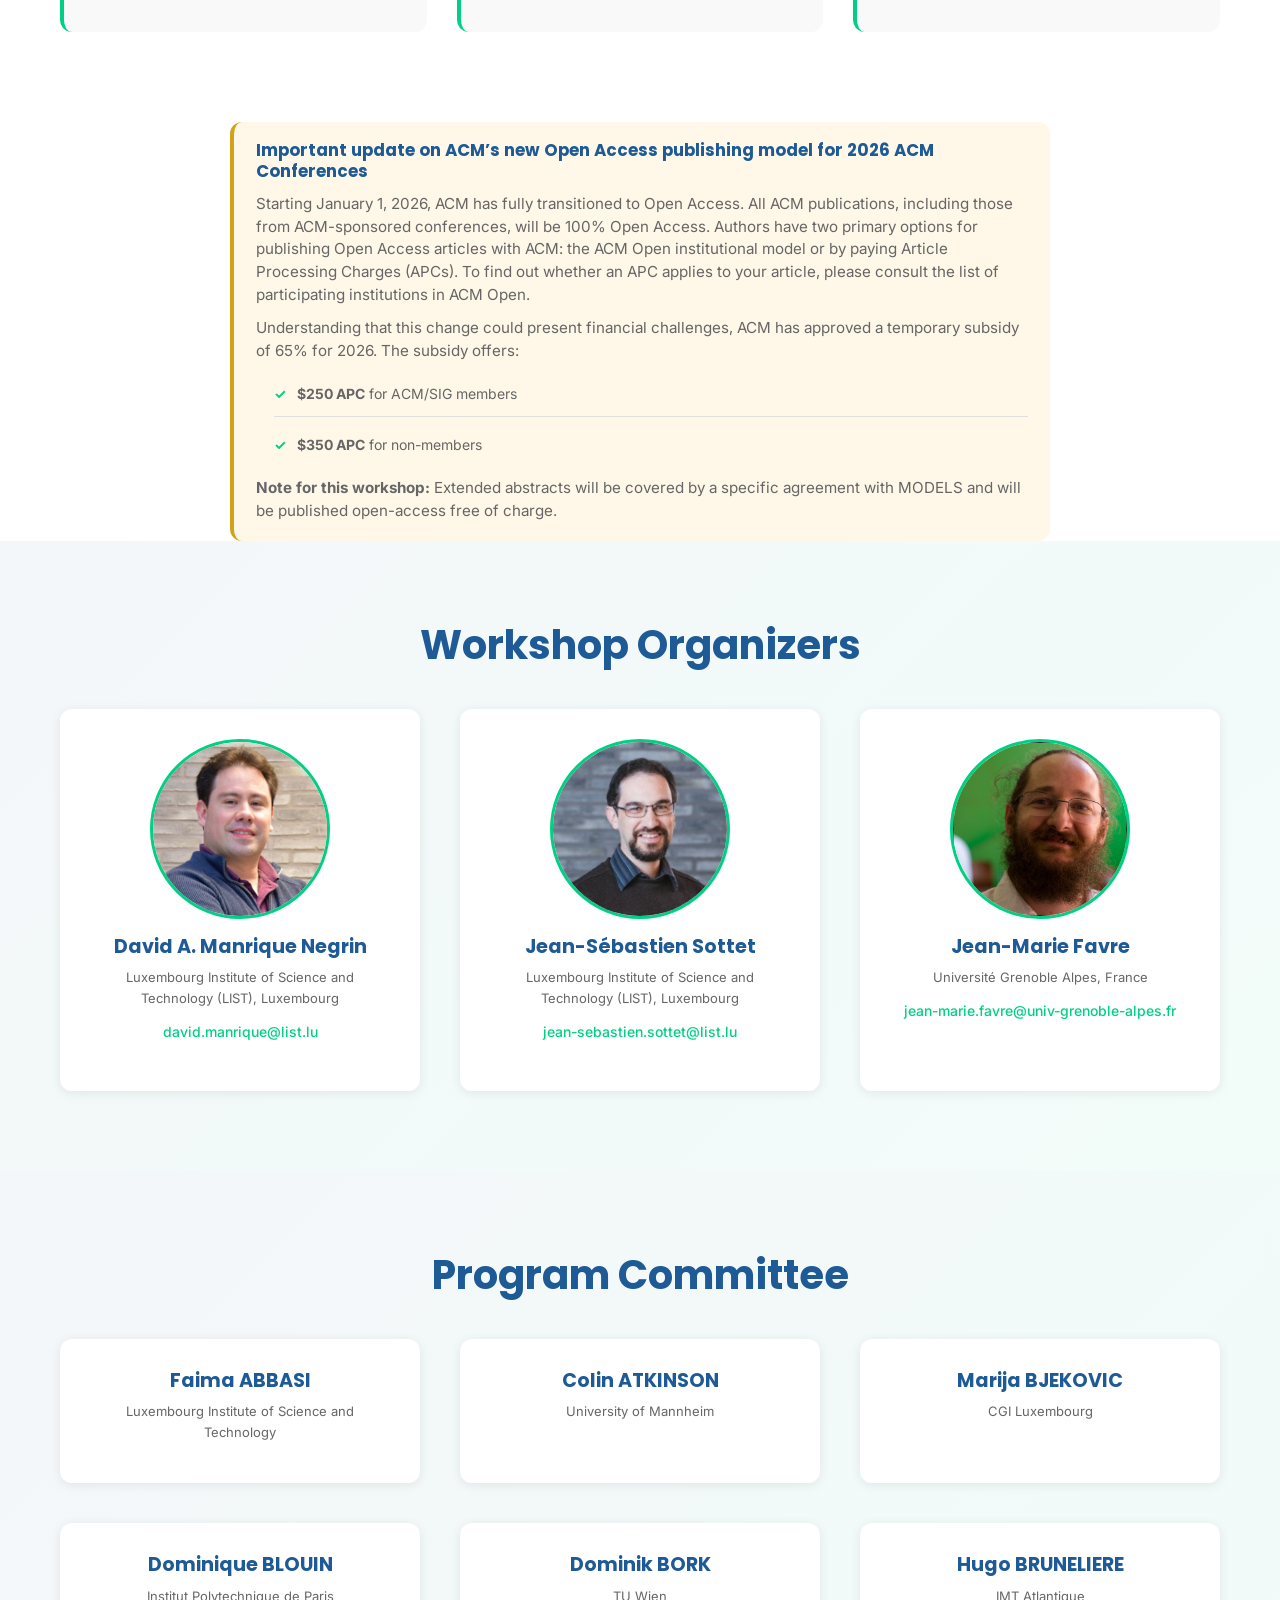
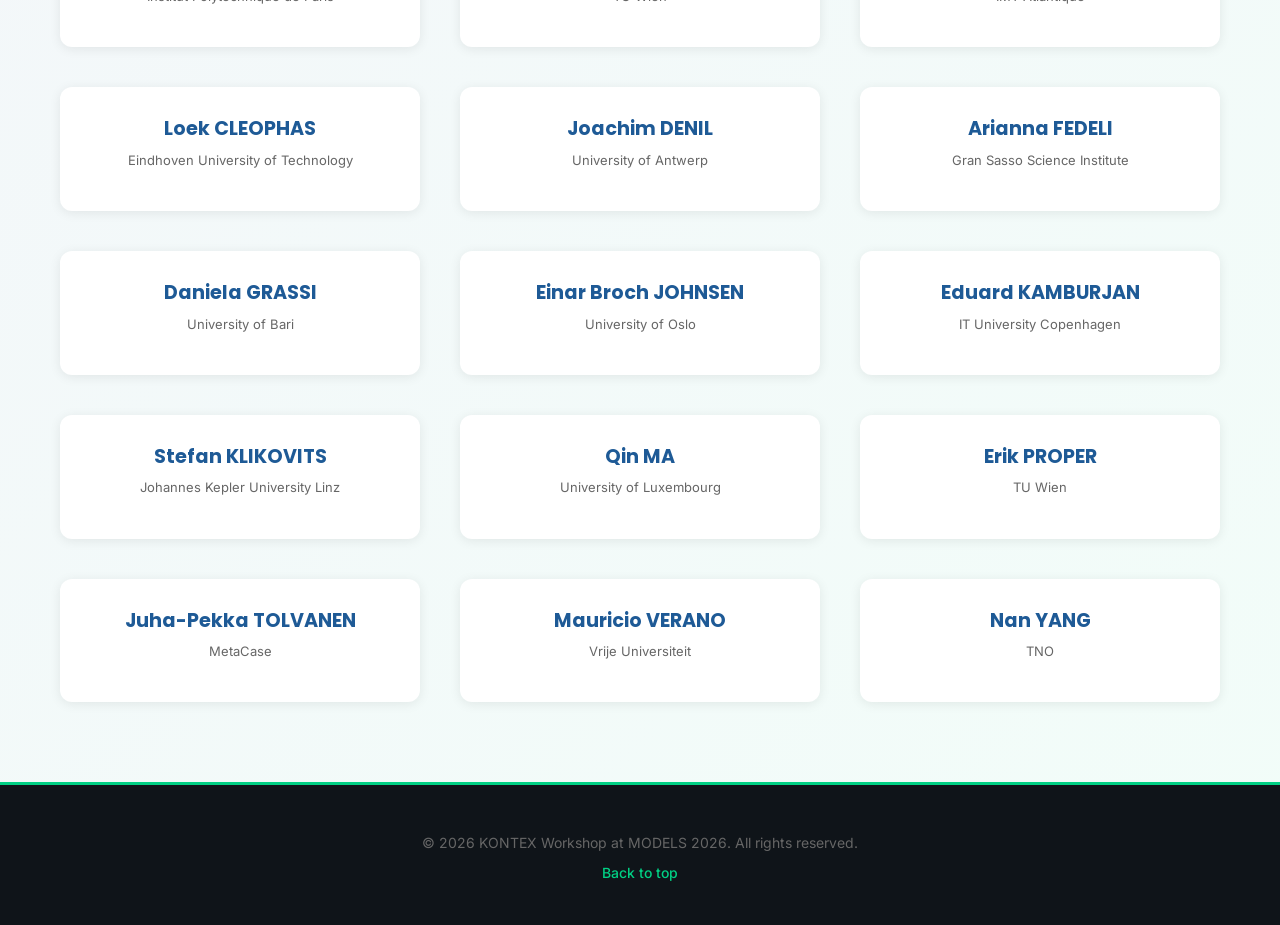
==== commit 2d4ffa84: "added committe members" ====
--- a/index.html
+++ b/index.html
@@ -338,6 +338,86 @@
             </div>
         </div>
     </section>
+    <!-- Program Committee Section -->
+<section id="program-committee" class="organizers program-committee">
+    <div class="container">
+        <h2>Program Committee</h2>
+        <div class="organizers-grid committee-grid">
+            <div class="organizer-card committee-card">
+                <h4>Faima ABBASI</h4>
+                <p class="organizer-affiliation">Luxembourg Institute of Science and Technology</p>
+            </div>
+            <div class="organizer-card committee-card">
+                <h4>Colin ATKINSON</h4>
+                <p class="organizer-affiliation">University of Mannheim</p>
+            </div>
+            <div class="organizer-card committee-card">
+                <h4>Marija BJEKOVIC</h4>
+                <p class="organizer-affiliation">CGI Luxembourg</p>
+            </div>
+            <div class="organizer-card committee-card">
+                <h4>Dominique BLOUIN</h4>
+                <p class="organizer-affiliation">Institut Polytechnique de Paris</p>
+            </div>
+            <div class="organizer-card committee-card">
+                <h4>Dominik BORK</h4>
+                <p class="organizer-affiliation">TU Wien</p>
+            </div>
+            <div class="organizer-card committee-card">
+                <h4>Hugo BRUNELIERE</h4>
+                <p class="organizer-affiliation">IMT Atlantique</p>
+            </div>
+            <div class="organizer-card committee-card">
+                <h4>Loek CLEOPHAS</h4>
+                <p class="organizer-affiliation">Eindhoven University of Technology</p>
+            </div>
+            <div class="organizer-card committee-card">
+                <h4>Joachim DENIL</h4>
+                <p class="organizer-affiliation">University of Antwerp</p>
+            </div>
+            <div class="organizer-card committee-card">
+                <h4>Arianna FEDELI</h4>
+                <p class="organizer-affiliation">Gran Sasso Science Institute</p>
+            </div>
+            <div class="organizer-card committee-card">
+                <h4>Daniela GRASSI</h4>
+                <p class="organizer-affiliation">University of Bari</p>
+            </div>
+            <div class="organizer-card committee-card">
+                <h4>Einar Broch JOHNSEN</h4>
+                <p class="organizer-affiliation">University of Oslo</p>
+            </div>
+            <div class="organizer-card committee-card">
+                <h4>Eduard KAMBURJAN</h4>
+                <p class="organizer-affiliation">IT University Copenhagen</p>
+            </div>
+            <div class="organizer-card committee-card">
+                <h4>Stefan KLIKOVITS</h4>
+                <p class="organizer-affiliation">Johannes Kepler University Linz</p>
+            </div>
+            <div class="organizer-card committee-card">
+                <h4>Qin MA</h4>
+                <p class="organizer-affiliation">University of Luxembourg</p>
+            </div>
+            <div class="organizer-card committee-card">
+                <h4>Erik PROPER</h4>
+                <p class="organizer-affiliation">TU Wien</p>
+            </div>
+            <div class="organizer-card committee-card">
+                <h4>Juha-Pekka TOLVANEN</h4>
+                <p class="organizer-affiliation">MetaCase</p>
+            </div>
+            <div class="organizer-card committee-card">
+                <h4>Mauricio VERANO</h4>
+                <p class="organizer-affiliation">Vrije Universiteit</p>
+            </div>
+            <div class="organizer-card committee-card">
+                <h4>Nan YANG</h4>
+                <p class="organizer-affiliation">TNO</p>
+            </div>
+        </div>
+    </div>
+</section>
 
     <!-- Footer -->
     <footer class="footer">
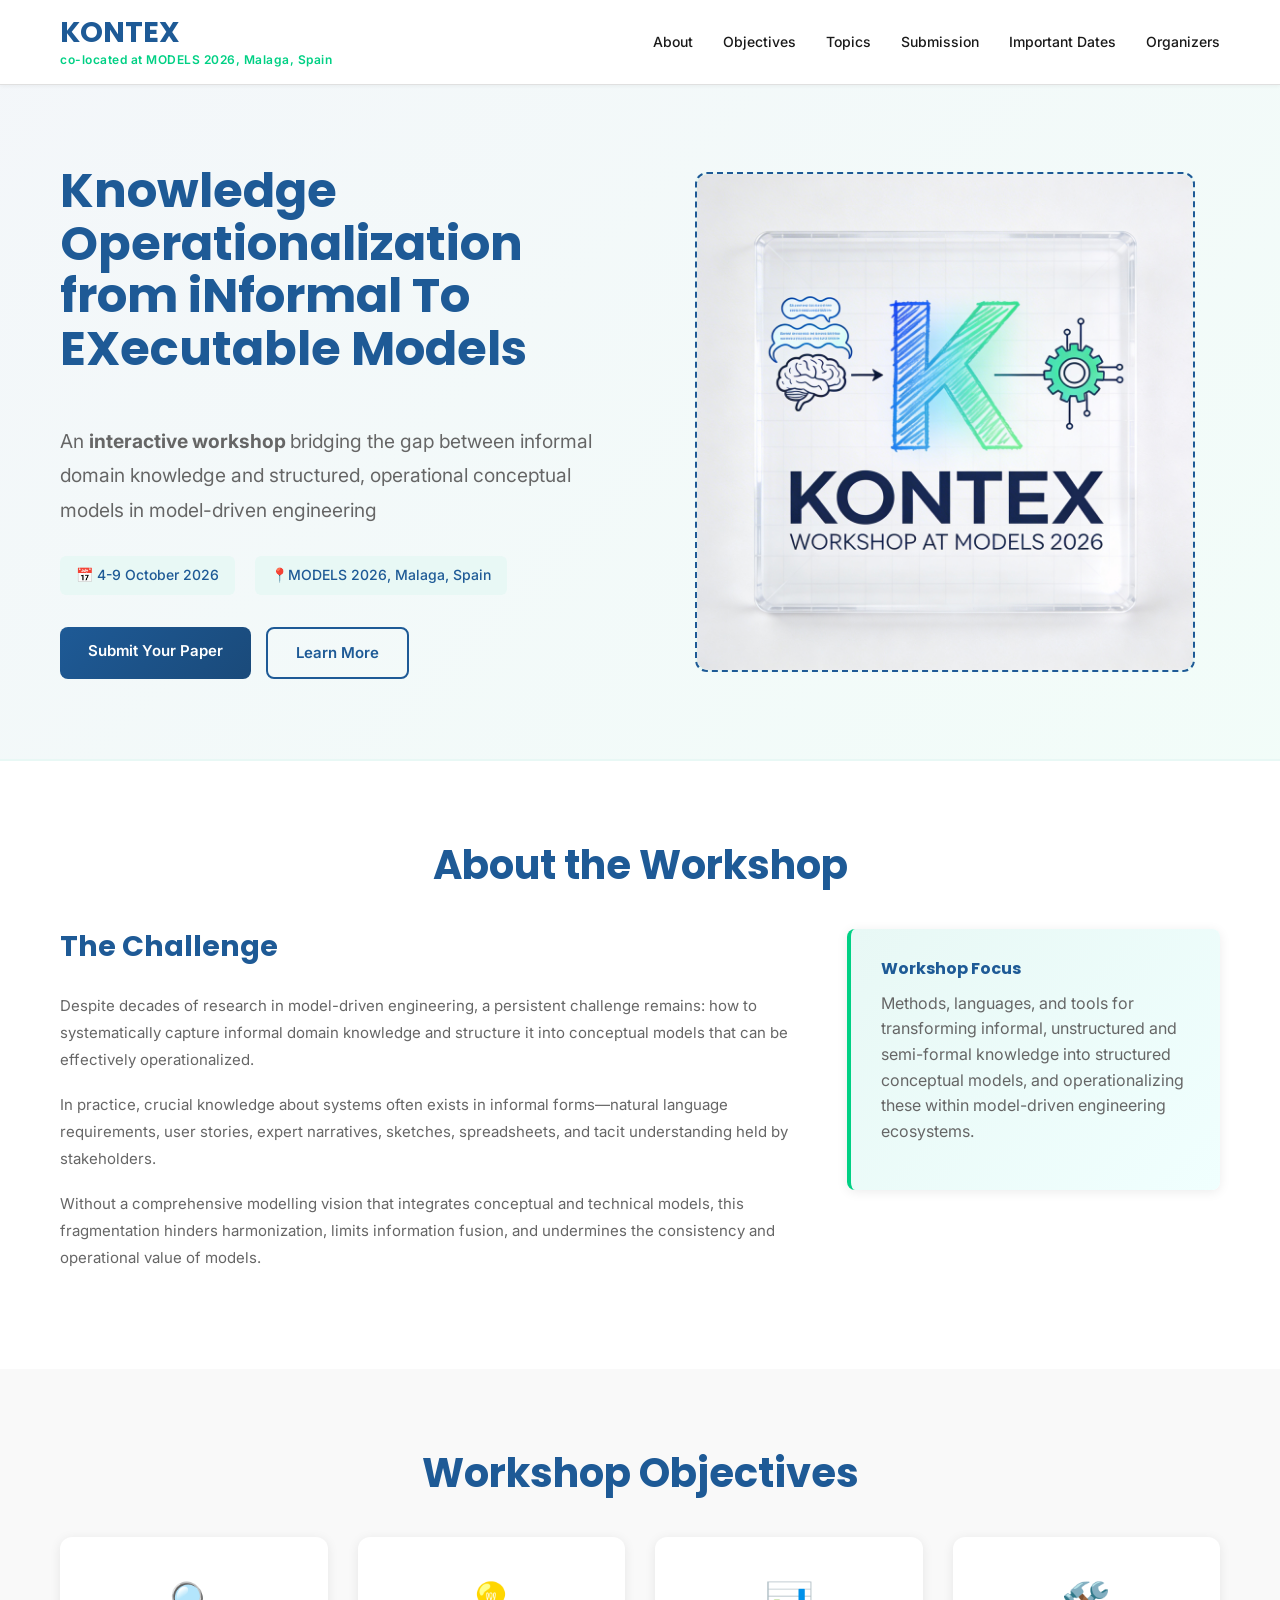
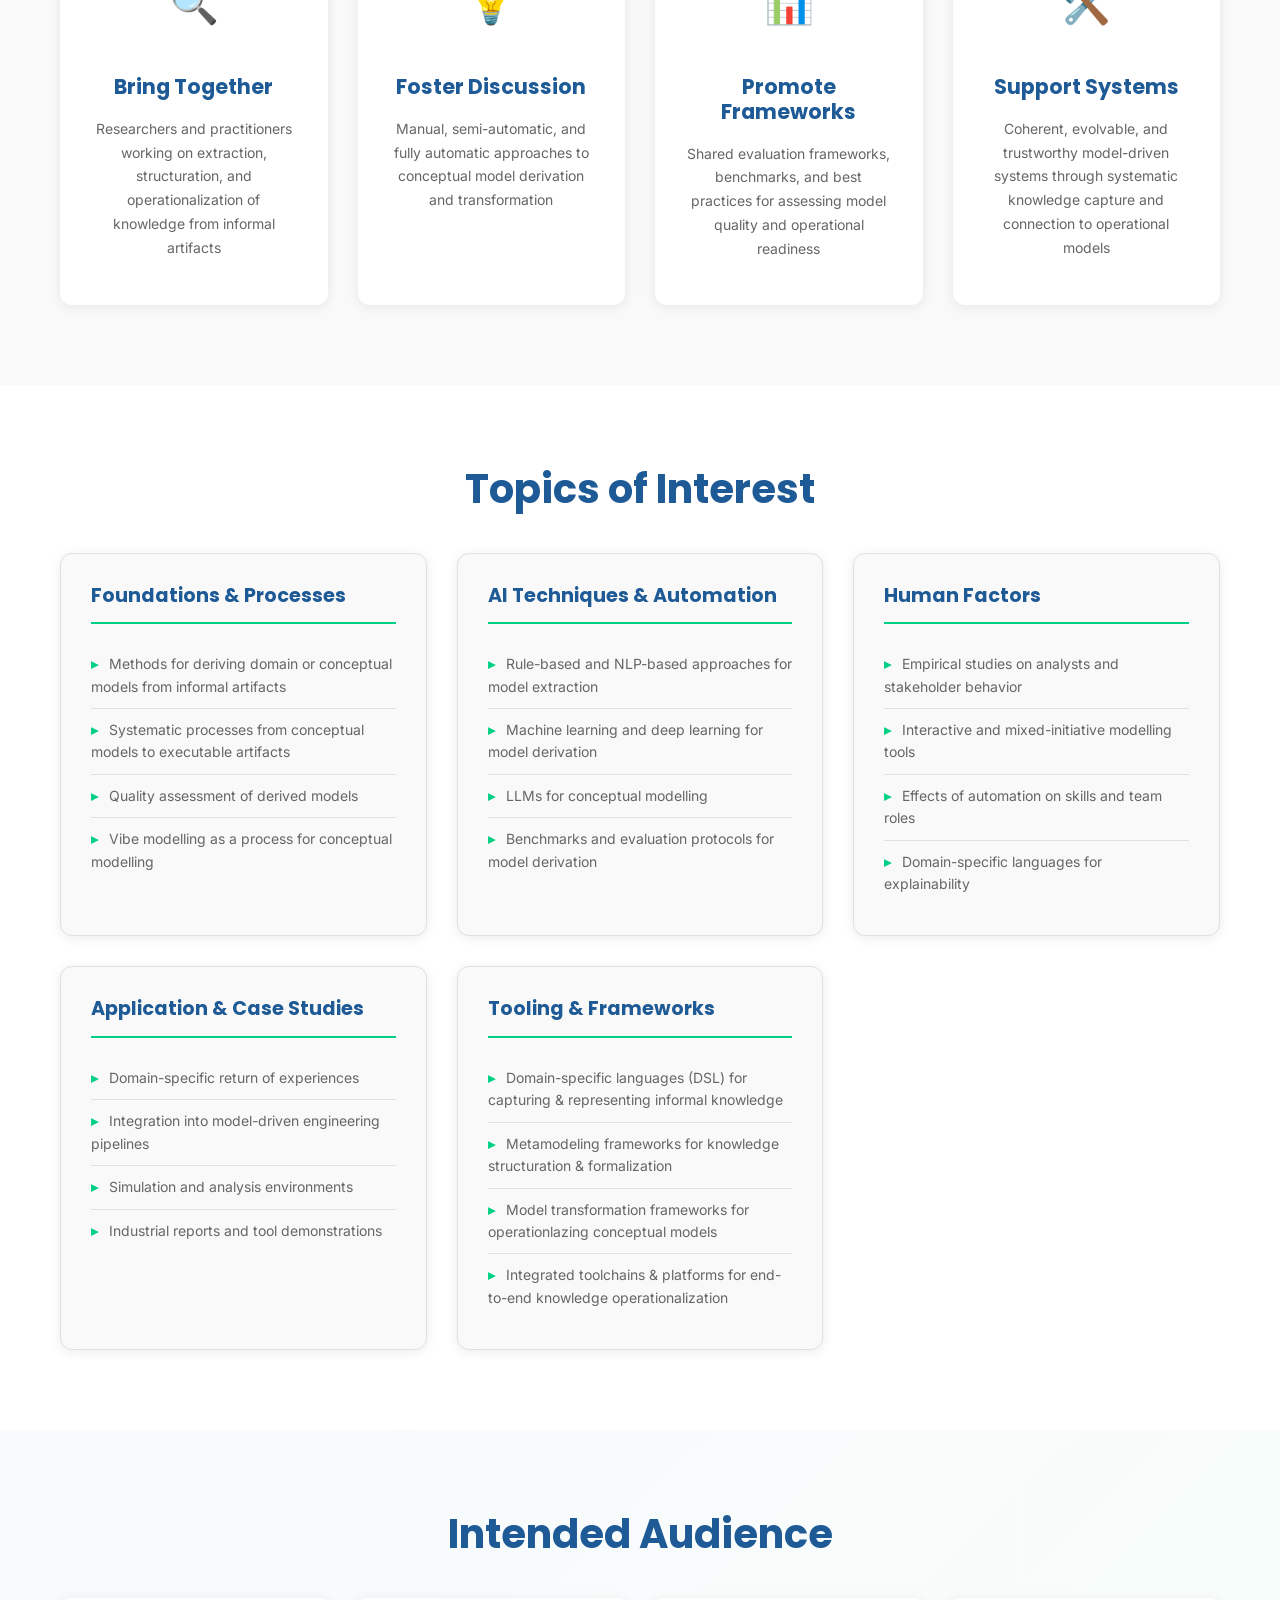
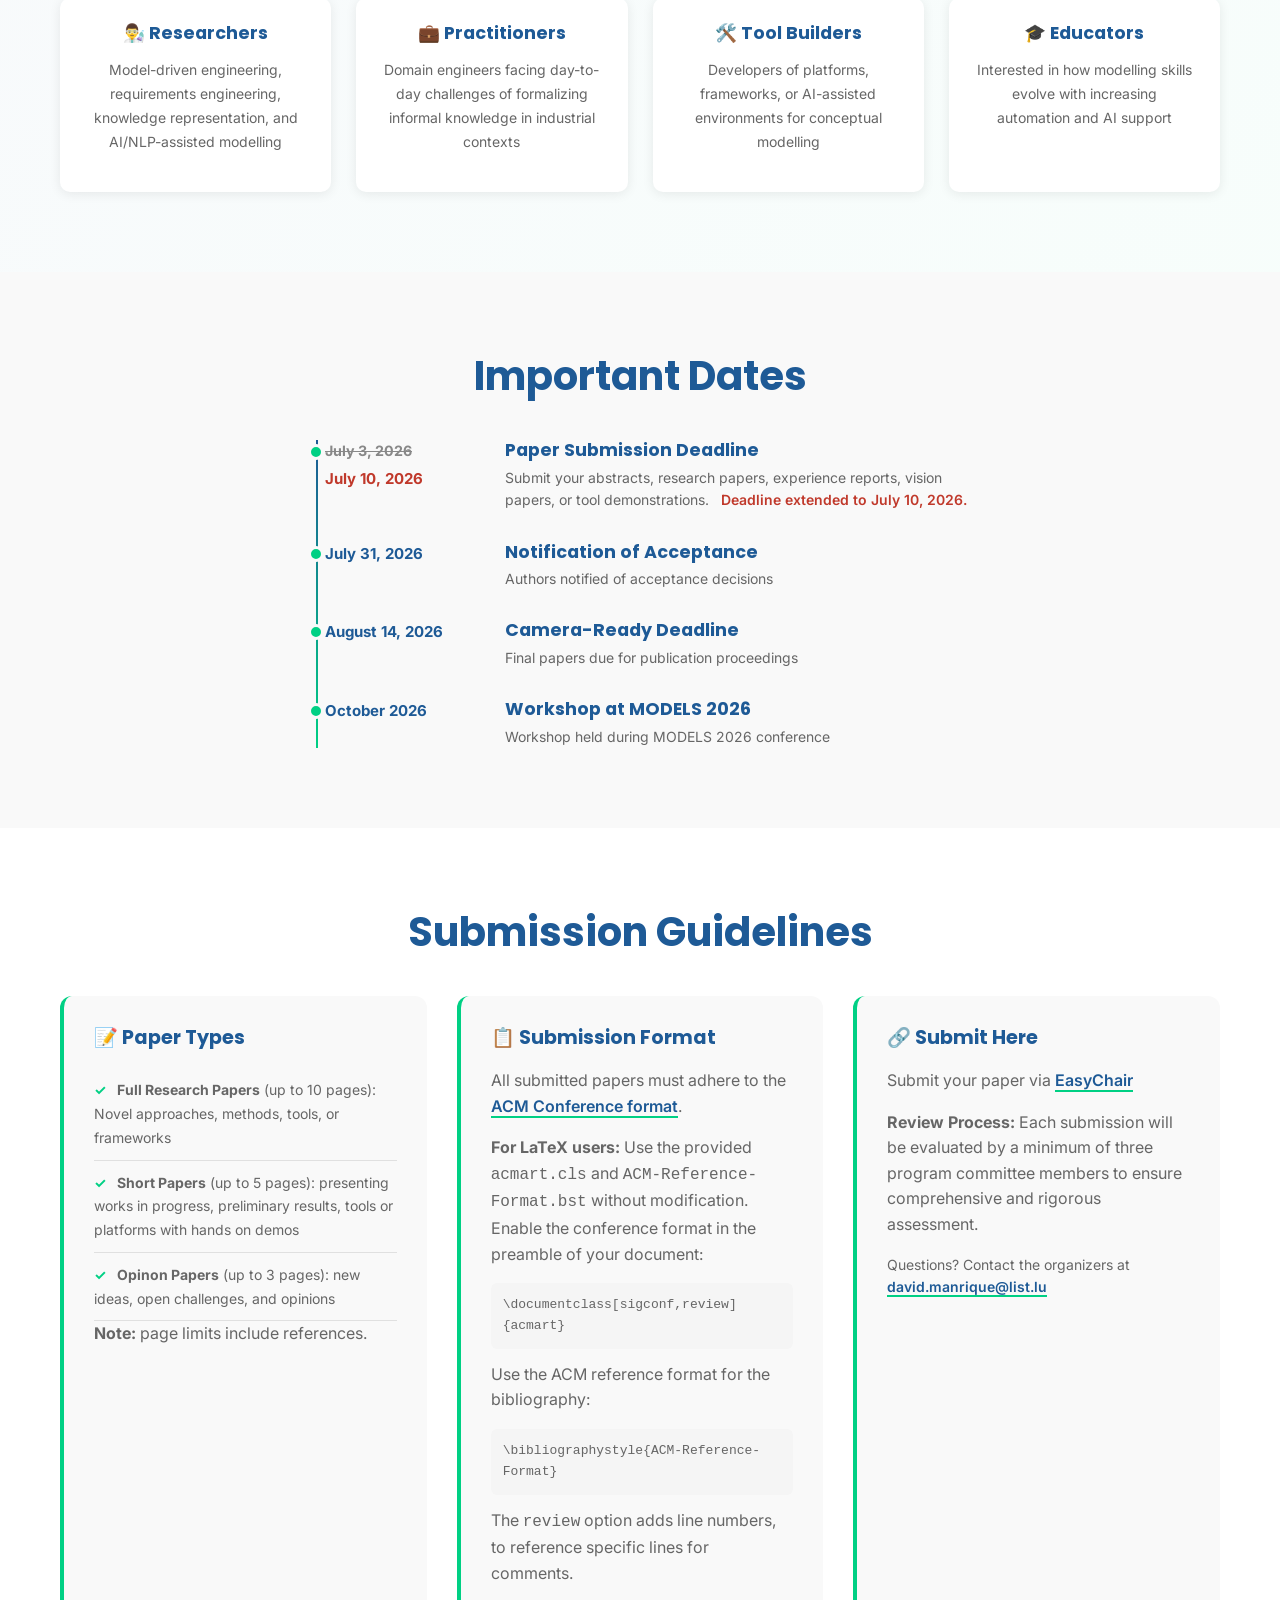
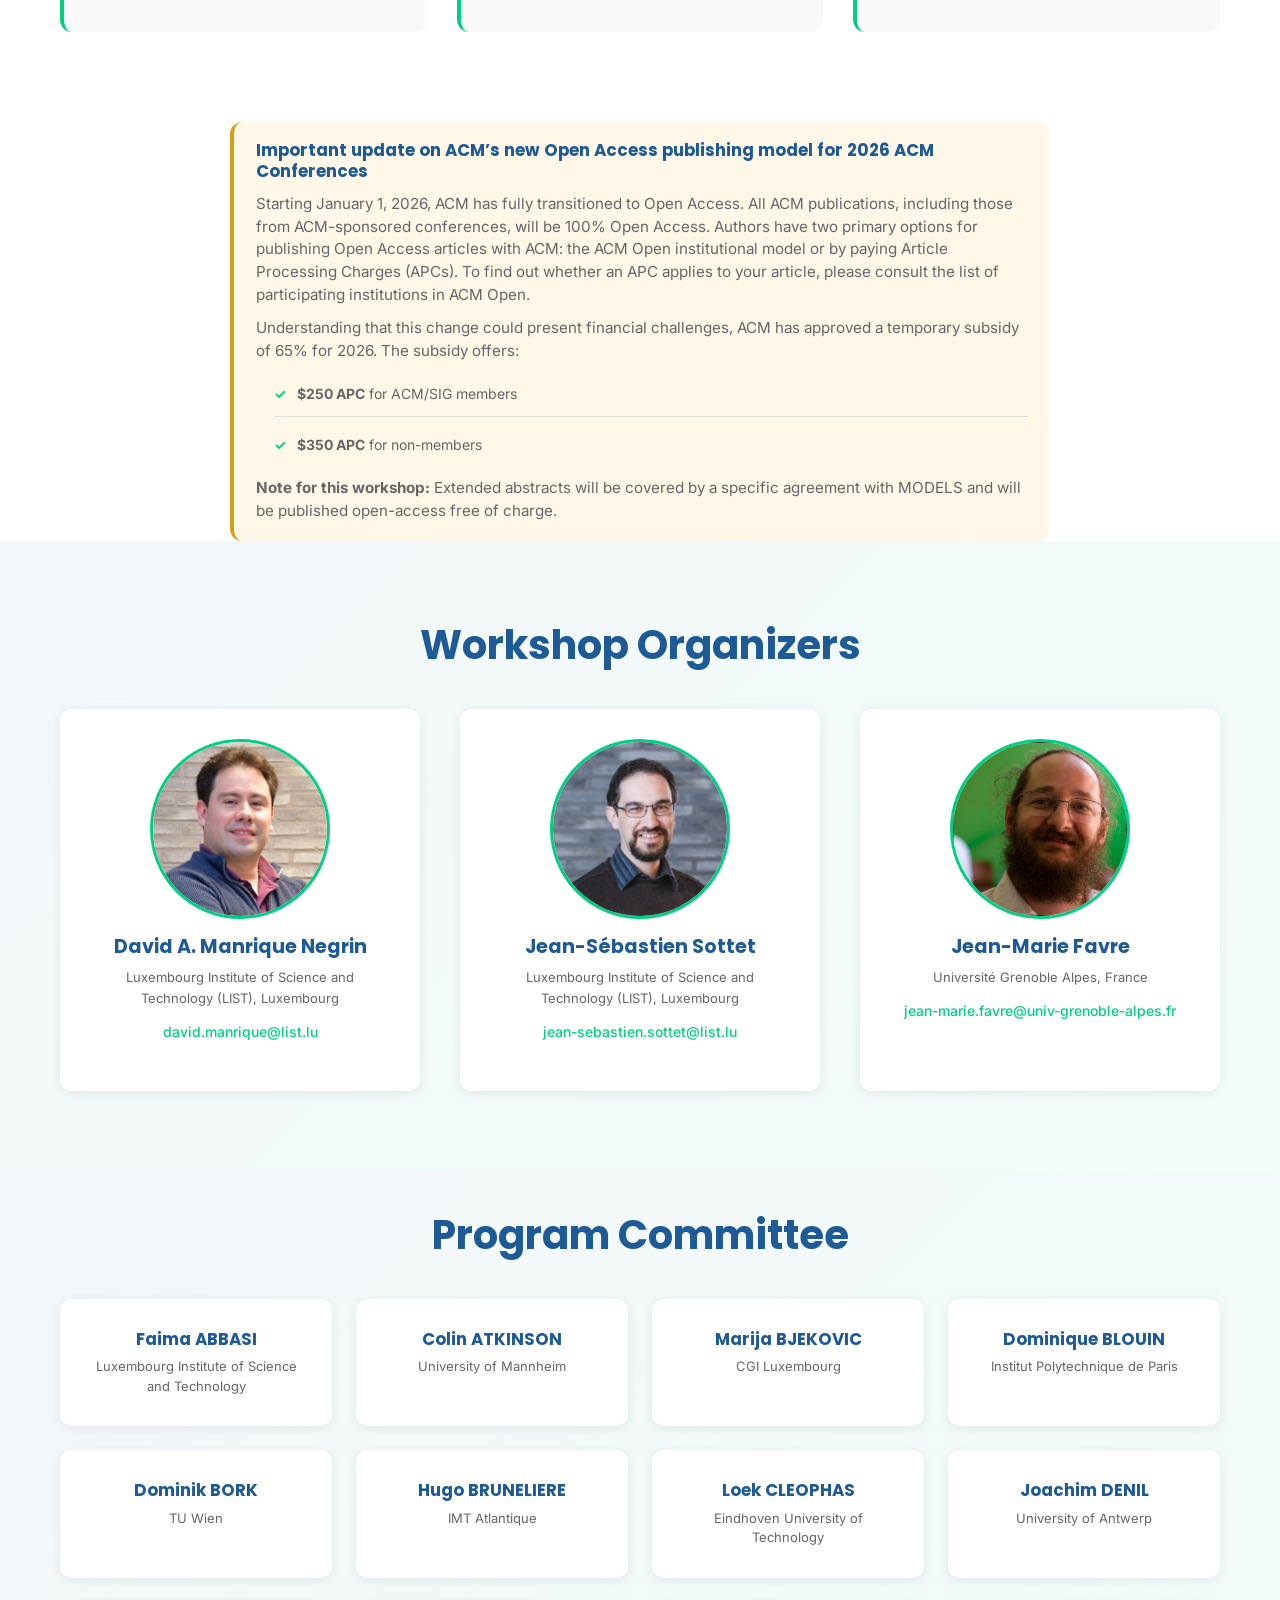
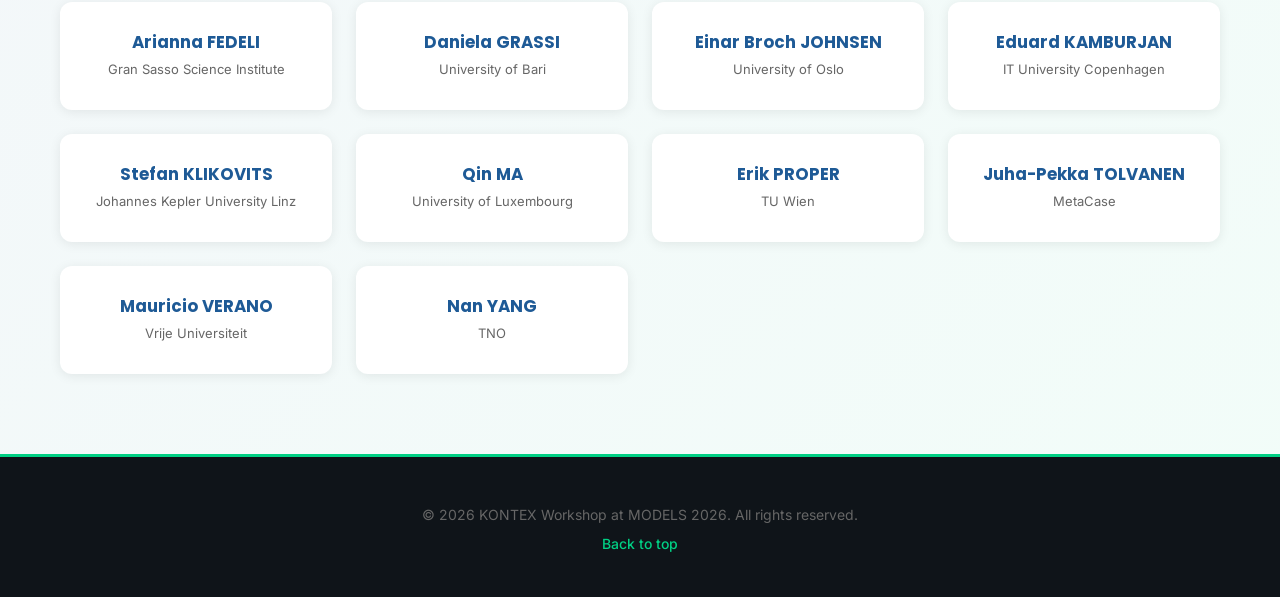
==== commit 31026589: "extended deadline july 10th" ====
--- a/index.html
+++ b/index.html
@@ -191,7 +191,22 @@
     <!-- Important Dates Section -->
     <section id="dates" class="dates">
         <div class="container">
-            <h2>Important Dates</h2>
+                    <h2>Important Dates</h2>
+        <div class="timeline">
+            <div class="timeline-item">
+                <div class="timeline-date deadline-update">
+                    <span class="old-date"><s>July 3, 2026</s></span>
+                    <span class="new-date">July 10, 2026</span>
+                </div>
+                <div class="timeline-content">
+                    <h4>Paper Submission Deadline</h4>
+                    <p>
+                        Submit your abstracts, research papers, experience reports, vision papers, or tool demonstrations.
+                        <span class="deadline-note">Deadline extended to July 10, 2026.</span>
+                    </p>
+                </div>
+            </div>
+            <!-- <h2>Important Dates</h2>
             <div class="timeline">
                 <div class="timeline-item">
                     <div class="timeline-date">July 3, 2026</div>
@@ -199,7 +214,7 @@
                         <h4>Paper Submission Deadline</h4>
                         <p>Submit your research papers, experience reports, vision papers, or tool demonstrations</p>
                     </div>
-                </div>
+                </div> -->
                 <div class="timeline-item">
                     <div class="timeline-date">July 31, 2026</div>
                     <div class="timeline-content">
--- a/css/style.css
+++ b/css/style.css
@@ -498,7 +498,30 @@
     font-size: 15px;
     min-width: 150px;
 }
-
+/*new text */
+.timeline-date.deadline-update {
+    display: flex;
+    flex-direction: column;
+    gap: 4px;
+}
+
+.timeline-date.deadline-update .old-date {
+    color: #888;
+    font-size: 0.95em;
+}
+
+.timeline-date.deadline-update .new-date {
+    color: #c0392b;
+    font-weight: 700;
+}
+
+.deadline-note {
+    display: inline-block;
+    margin-left: 8px;
+    color: #c0392b;
+    font-weight: 600;
+}
+/* new text ends */
 .timeline-content h4 {
     color: var(--primary-blue);
     margin-bottom: 0.3em;
@@ -696,6 +719,26 @@
     border: 3px solid var(--primary-green);
 }
 
+/* Program Committee */
+.program-committee {
+    padding-top: 40px;
+}
+
+.committee-grid {
+    display: grid;
+    grid-template-columns: repeat(auto-fit, minmax(240px, 1fr));
+    gap: 24px;
+}
+
+.committee-card h4 {
+    font-size: 1.05rem;
+}
+
+.committee-card .organizer-affiliation {
+    margin-bottom: 0;
+    line-height: 1.5;
+}
+
 /* ============================================
    Footer
    ============================================ */
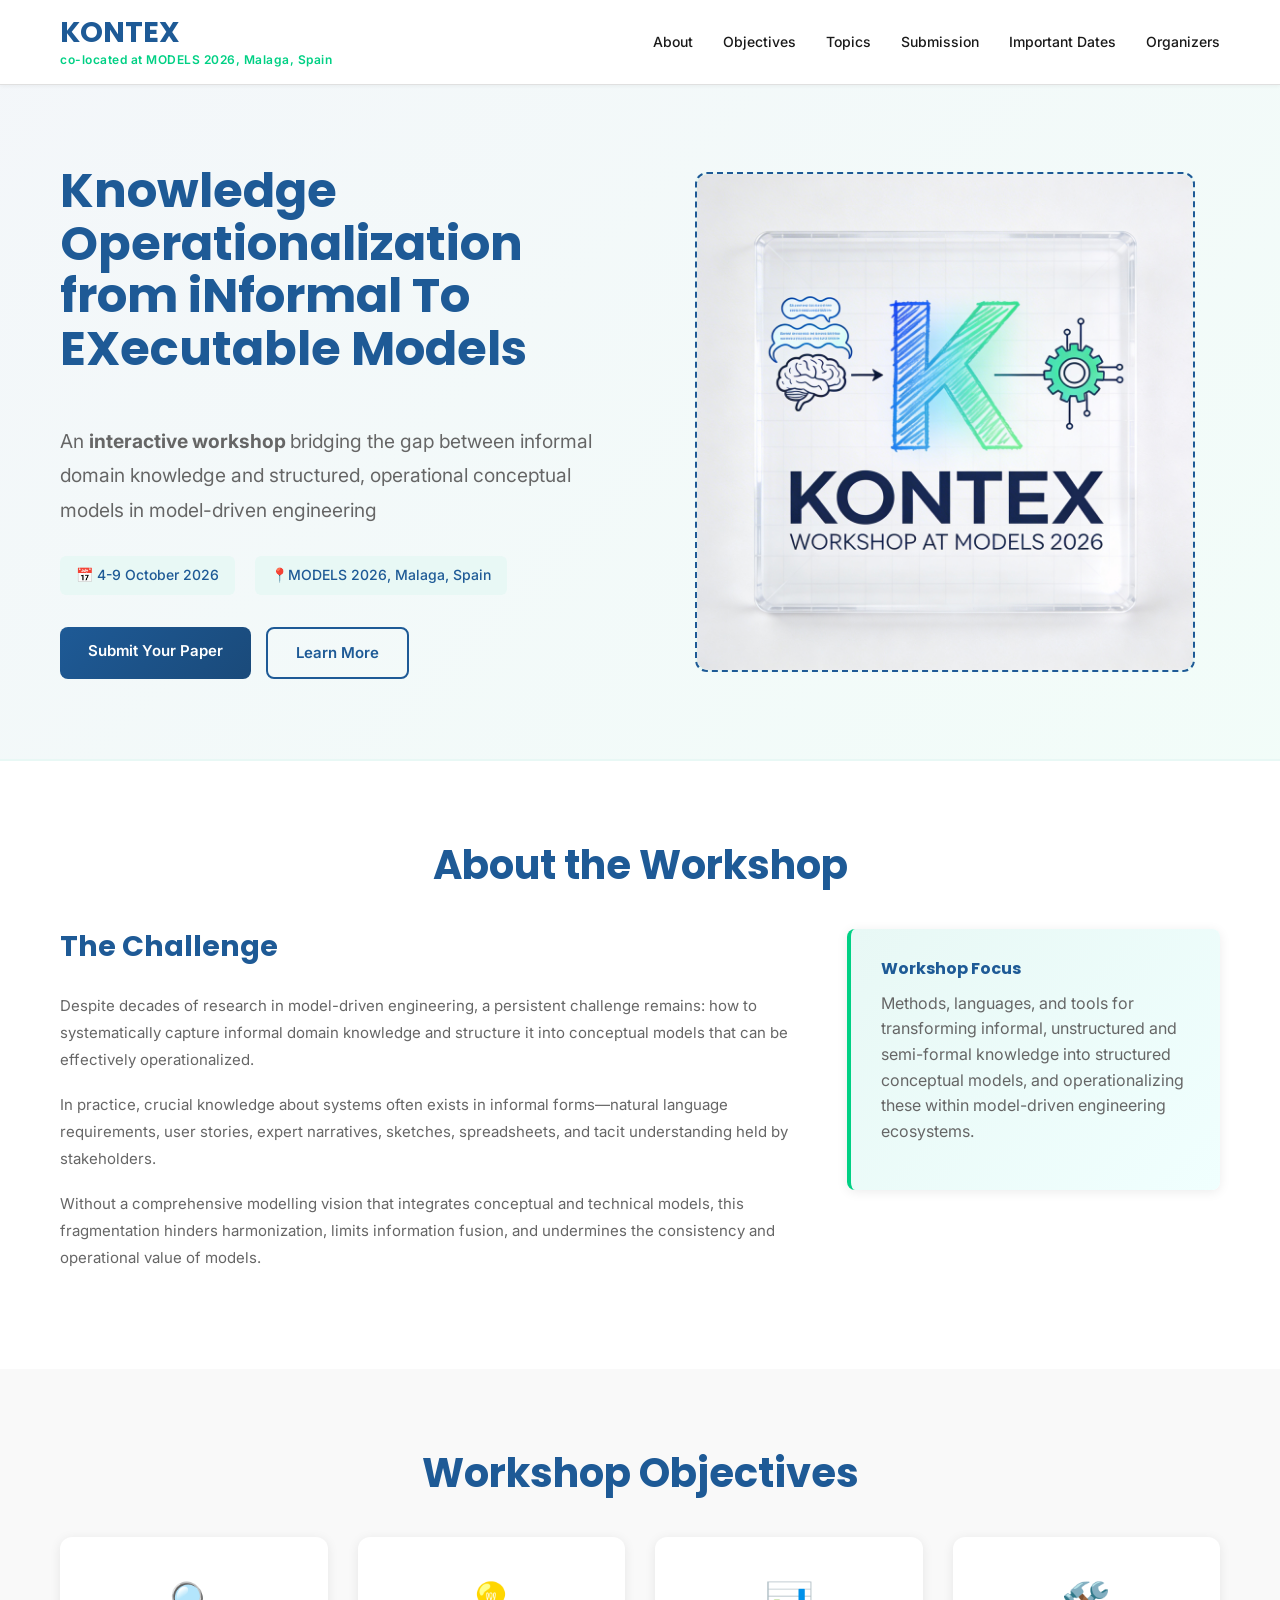
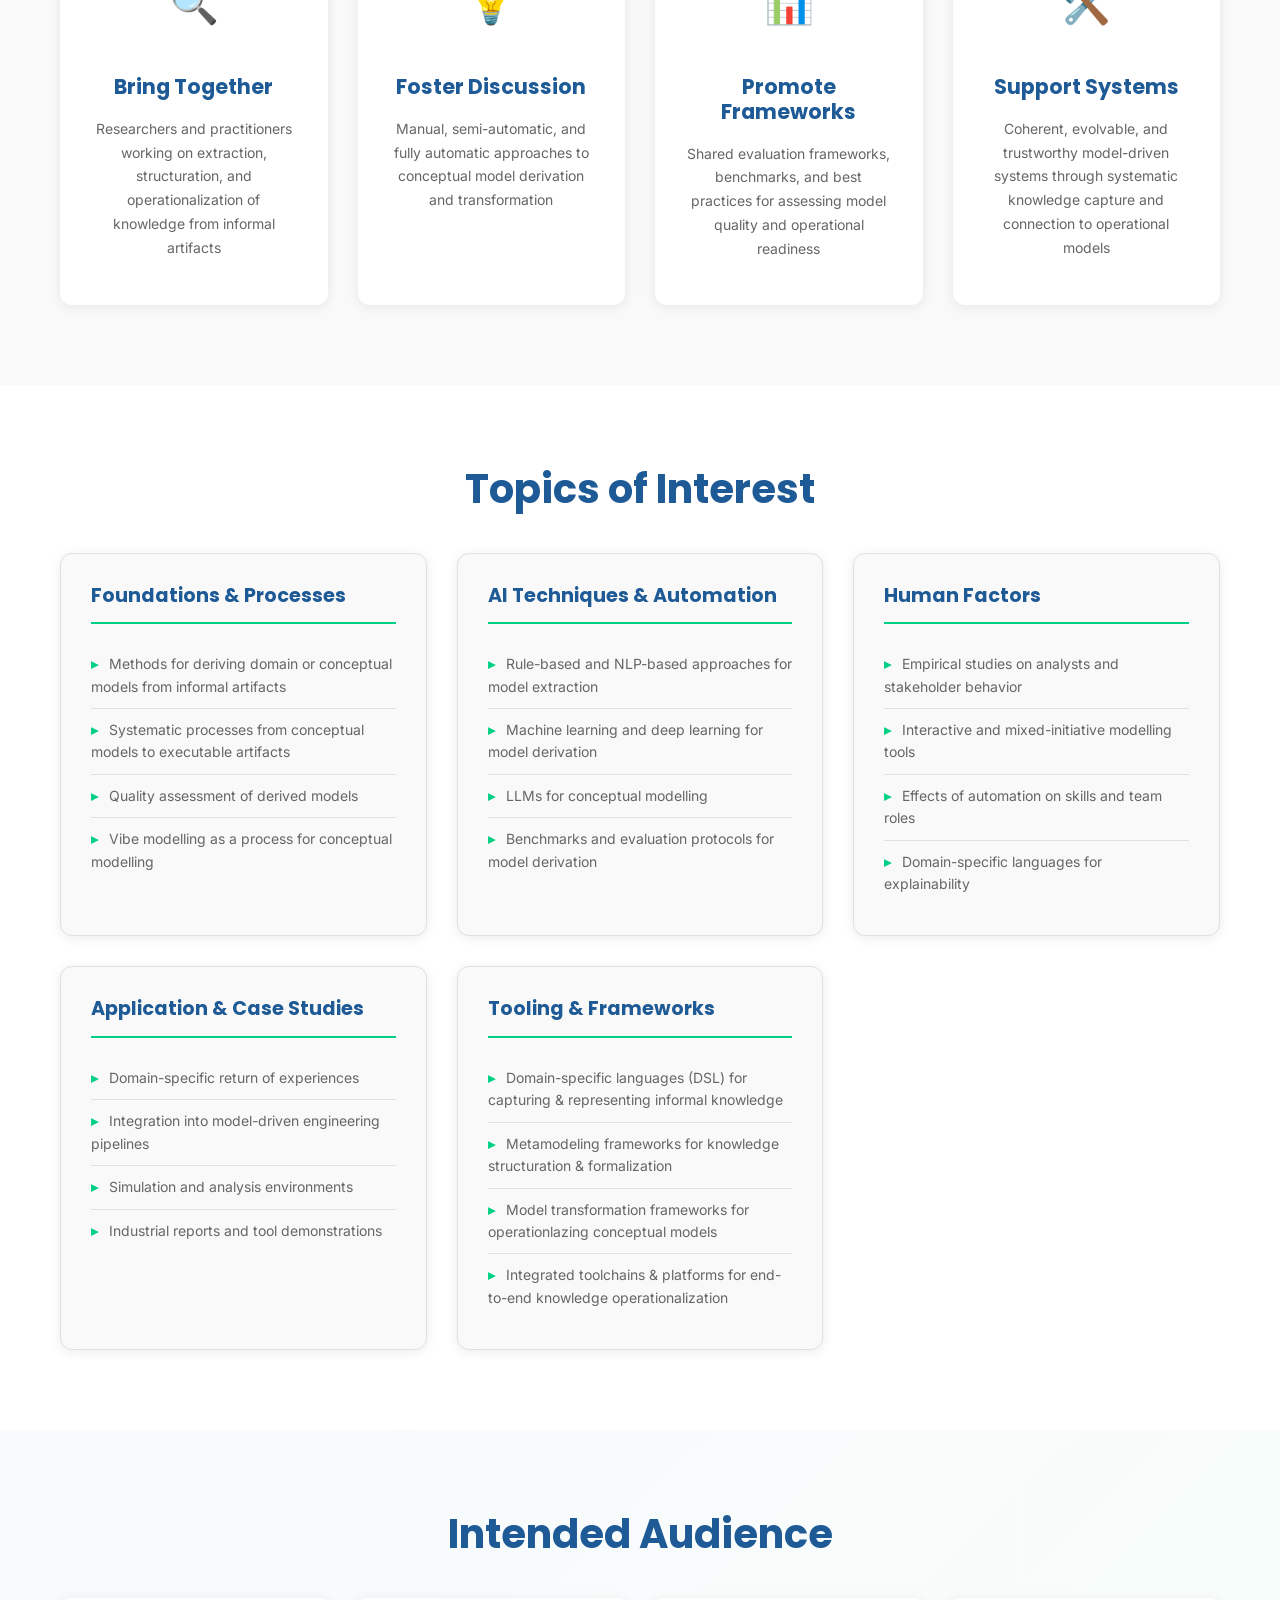
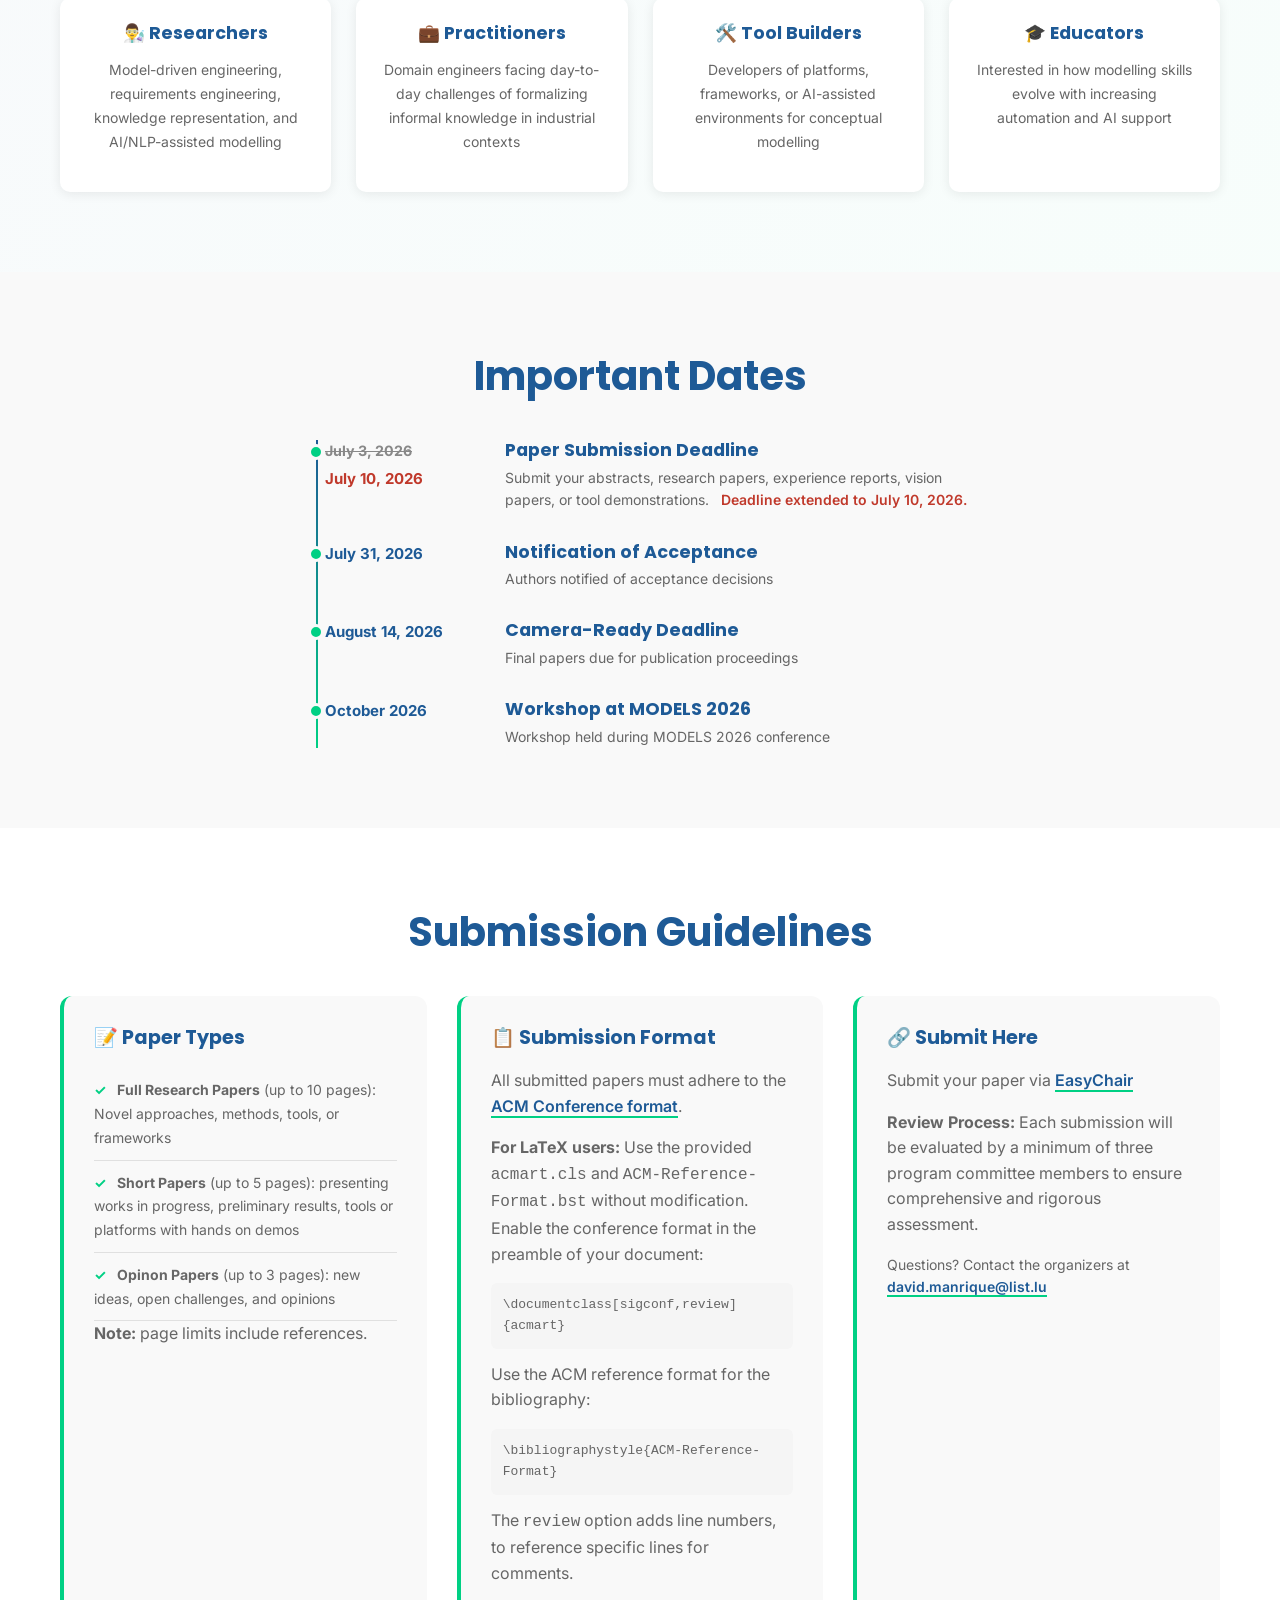
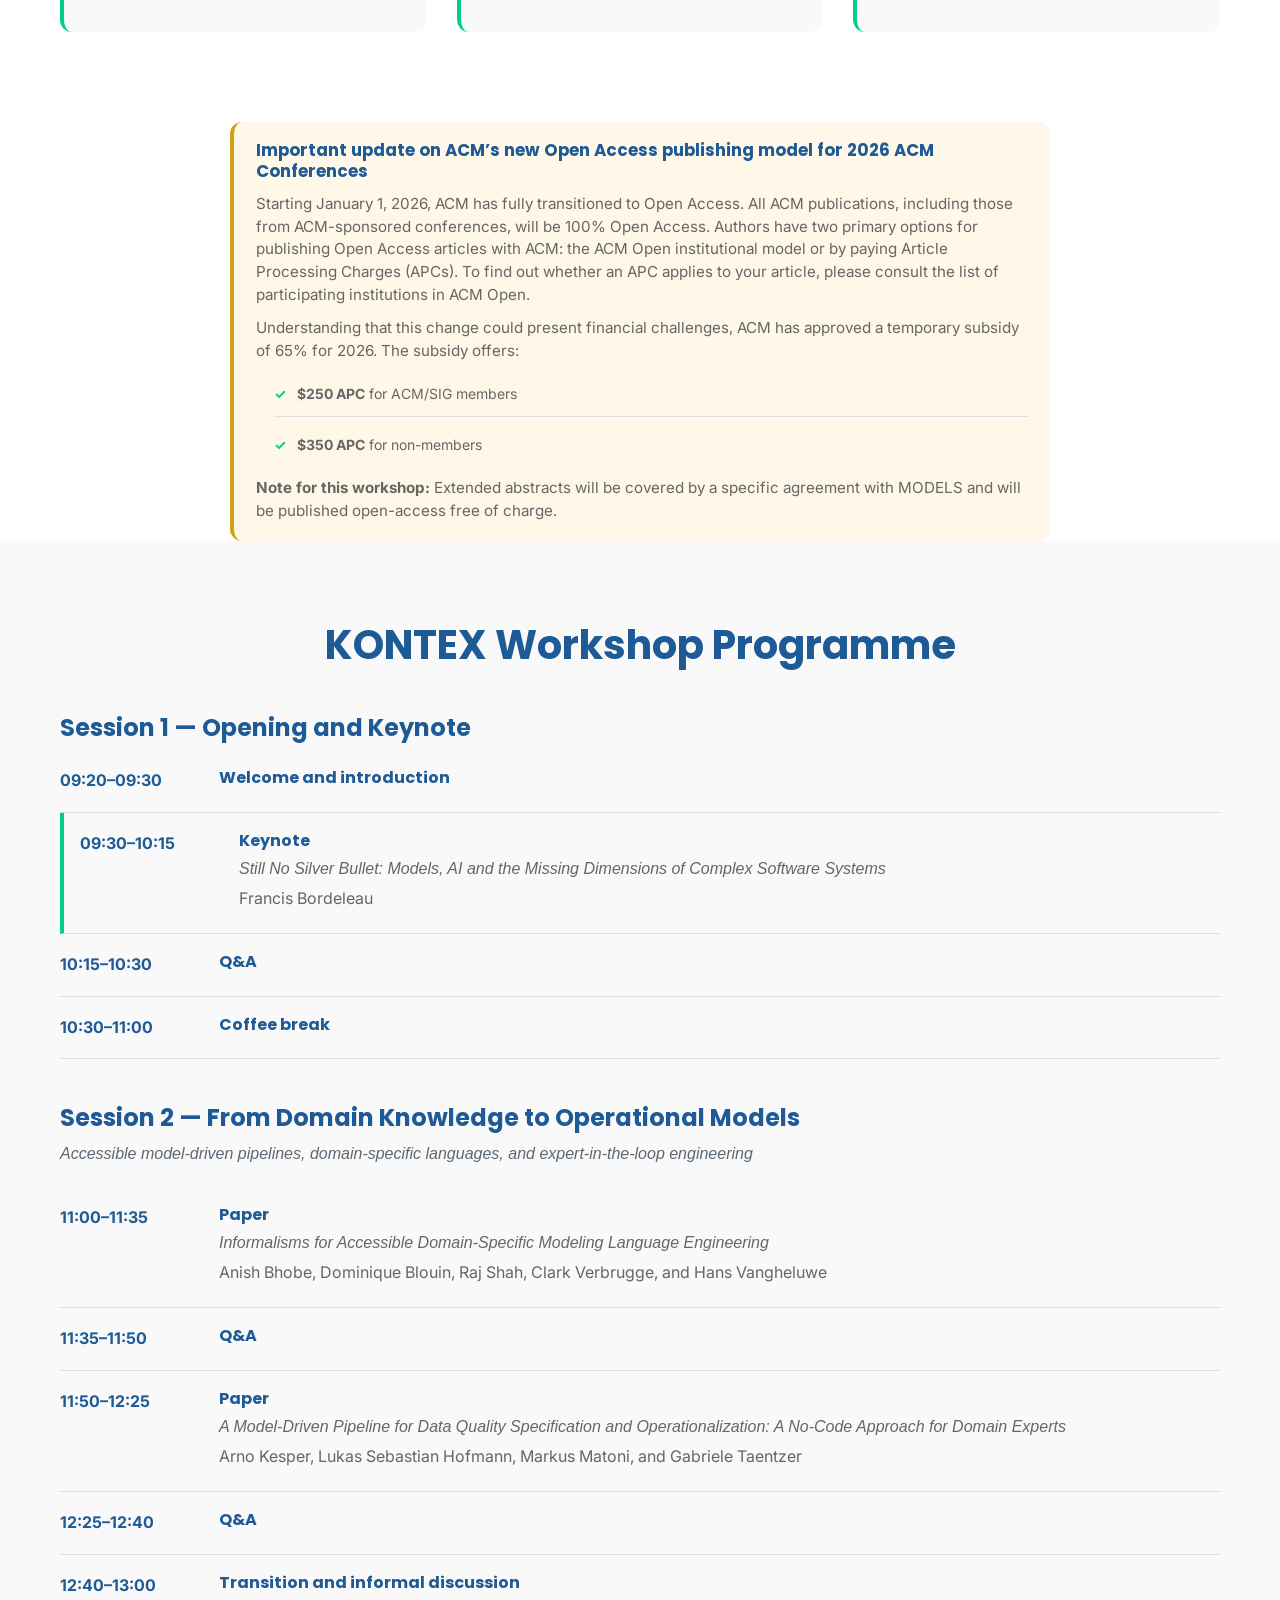
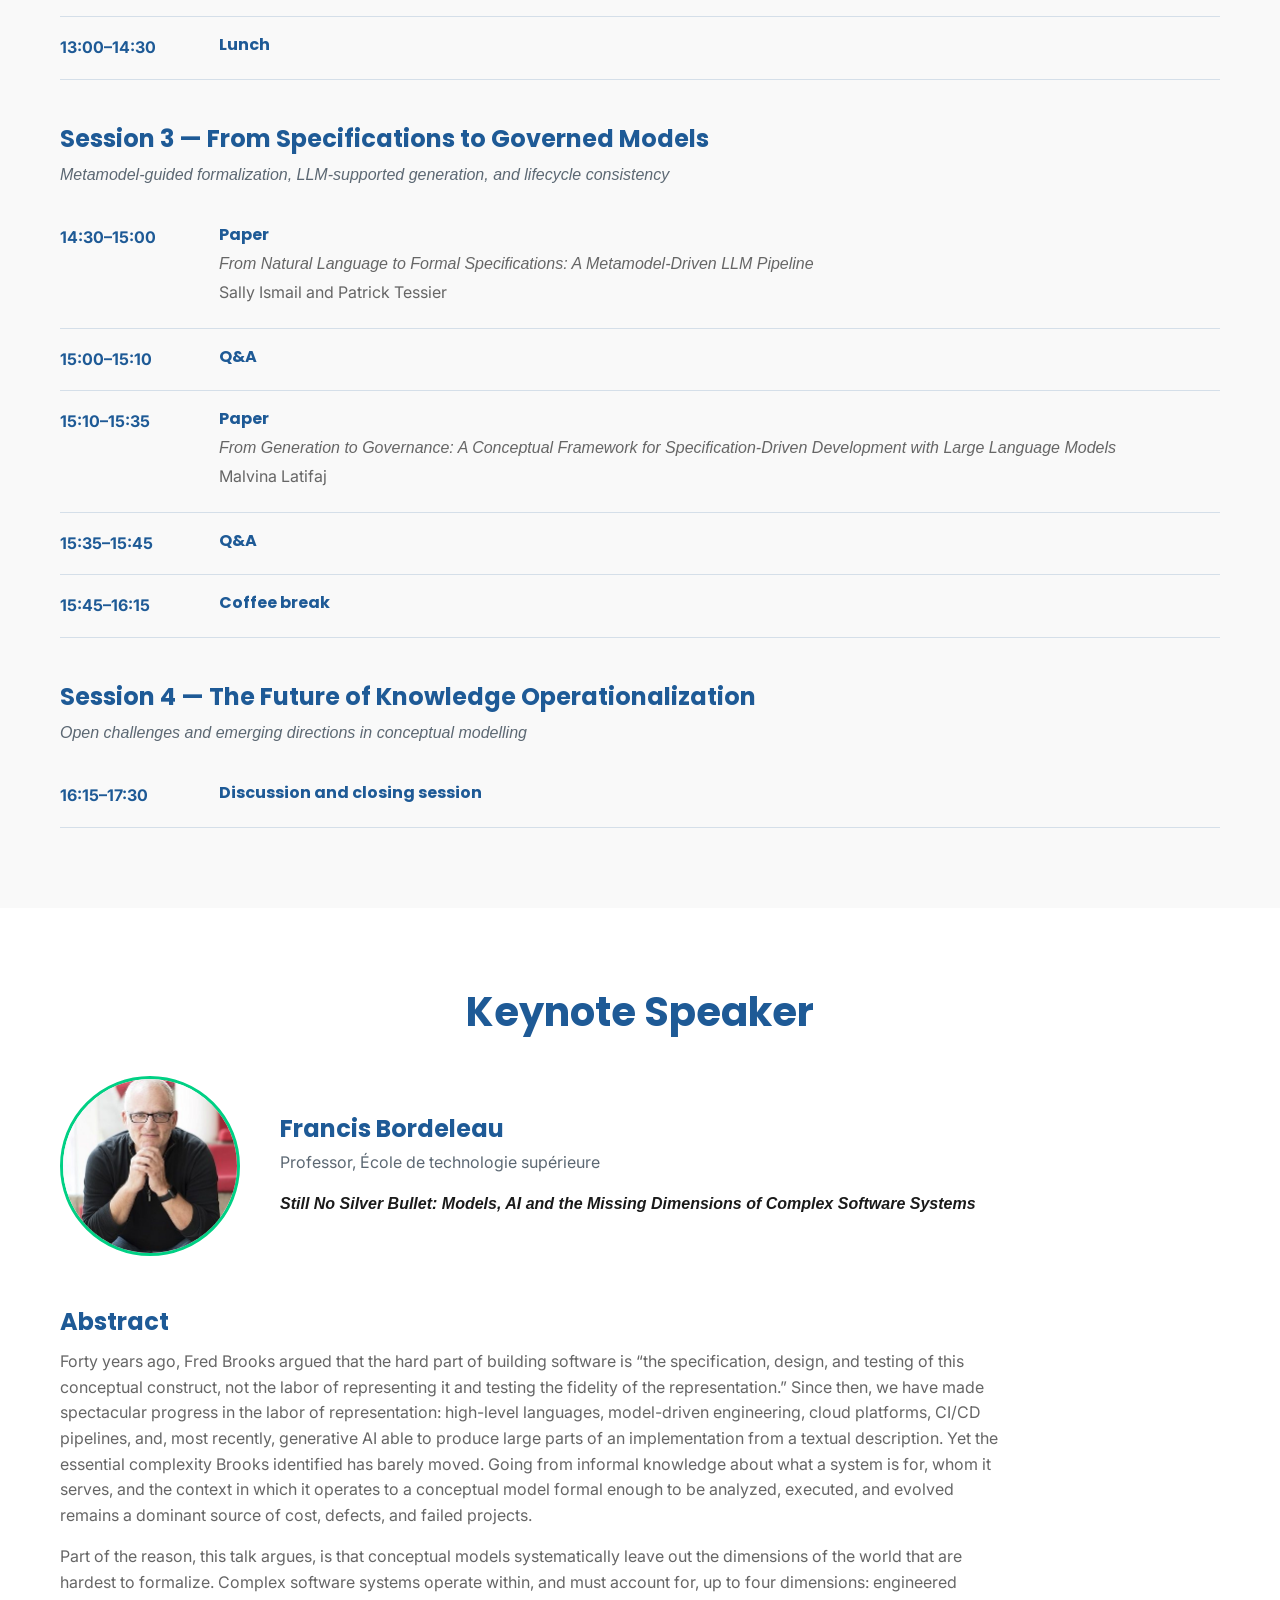
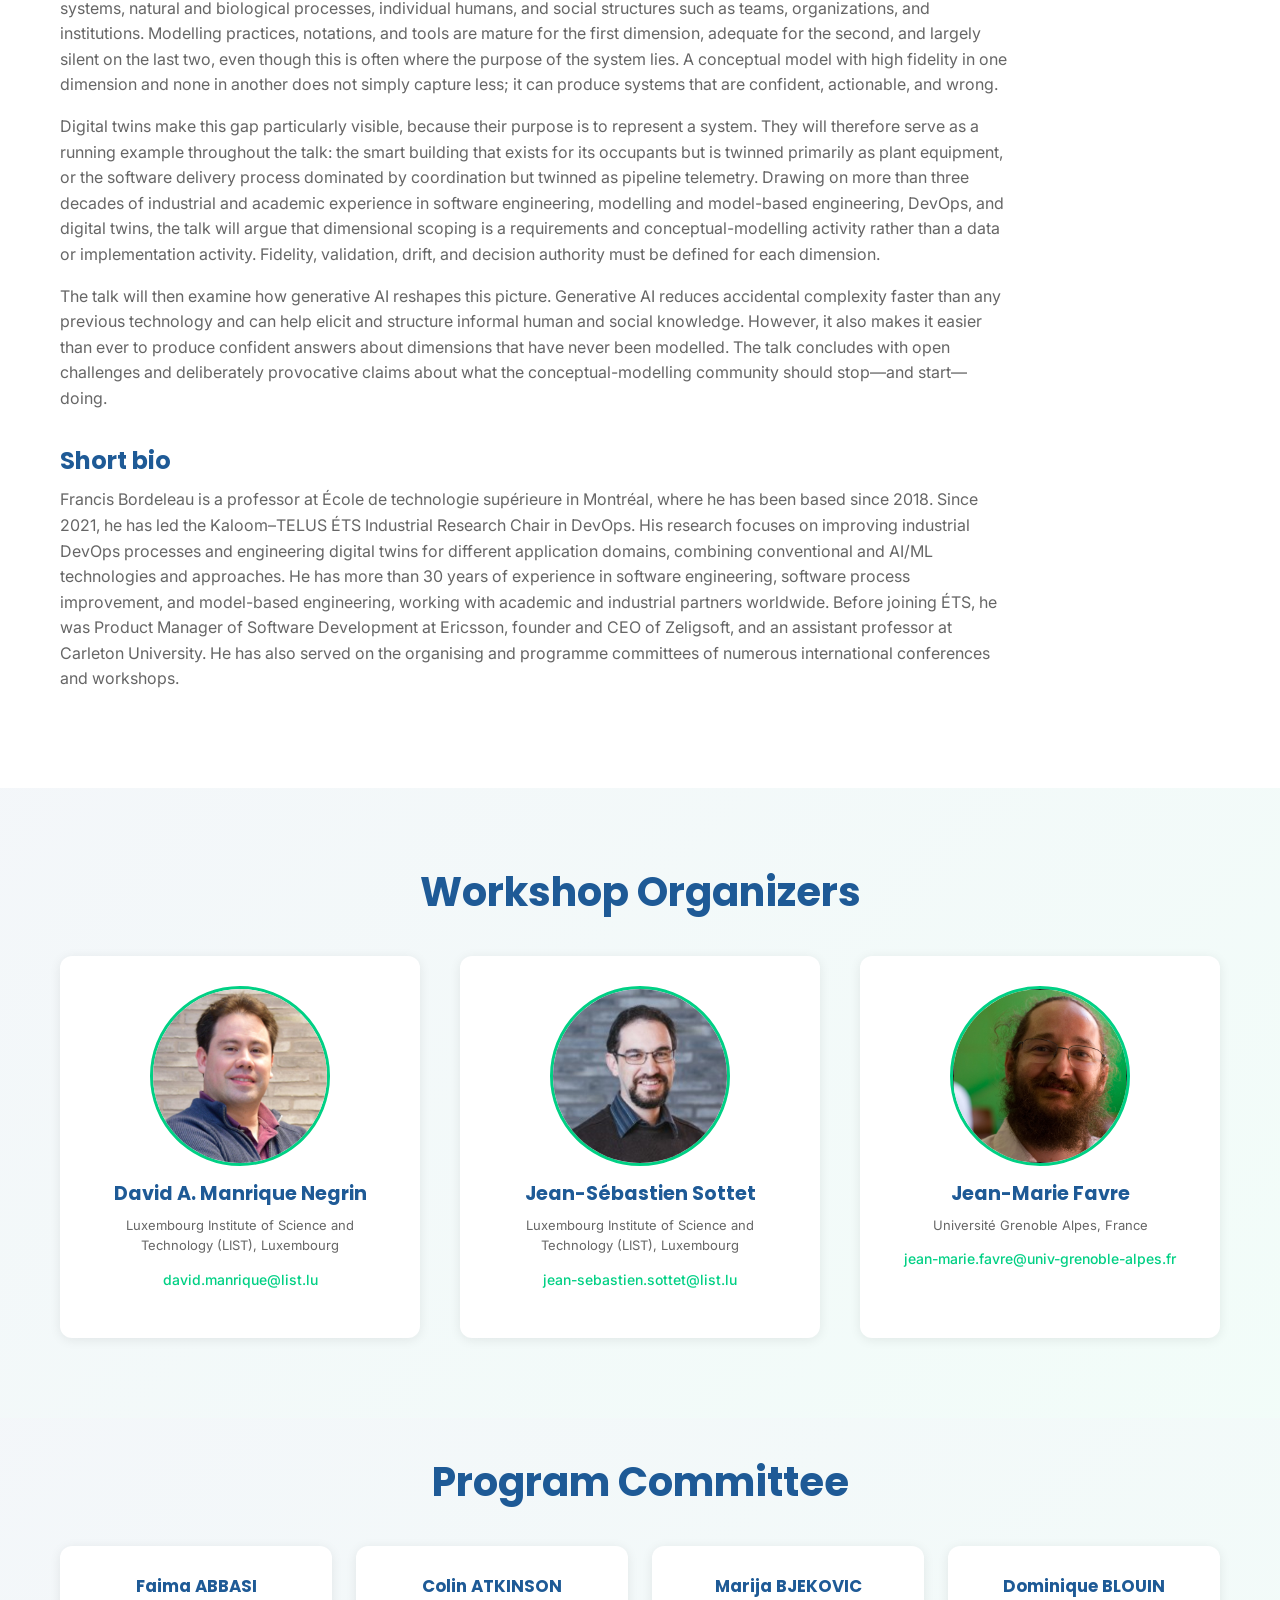
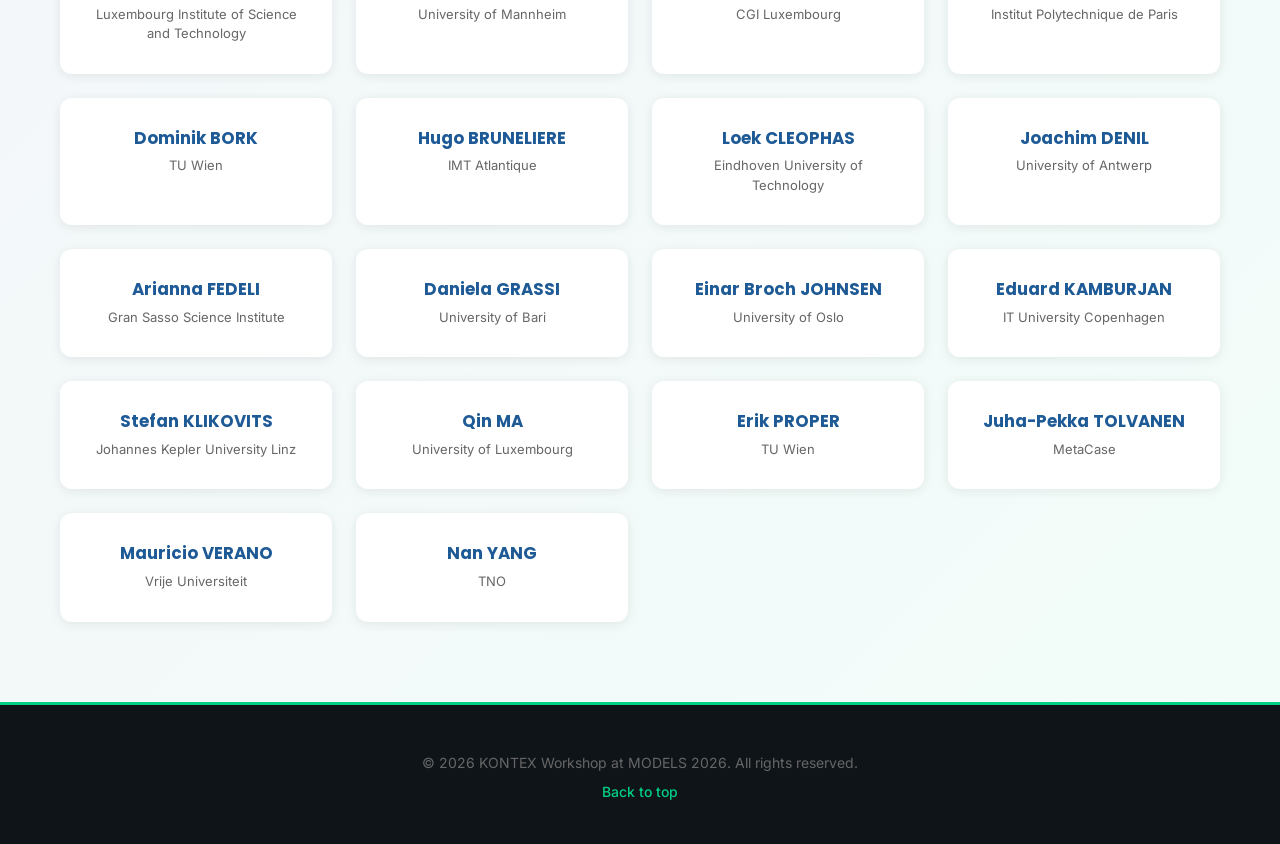
==== commit 87f72fde: "first draft of speaker and program" ====
--- a/index.html
+++ b/index.html
@@ -323,6 +323,175 @@
             </div>
         </div>
     </section>
+    <!-- =========================================================
+        KONTEX Workshop Programme
+        ========================================================= -->
+    <section id="program" class="program">
+        <div class="container">
+            <h2>KONTEX Workshop Programme</h2>
+
+            <div class="program-session">
+                <h3>Session 1 — Opening and Keynote</h3>
+
+                <div class="program-item">
+                    <span class="program-time">09:20–09:30</span>
+                    <div class="program-content">
+                        <h4>Welcome and introduction</h4>
+                    </div>
+                </div>
+
+                <div class="program-item keynote-item">
+                    <span class="program-time">09:30–10:15</span>
+                    <div class="program-content">
+                        <h4>Keynote</h4>
+                        <p><em>Still No Silver Bullet: Models, AI and the Missing Dimensions of Complex Software Systems</em></p>
+                        <p>Francis Bordeleau</p>
+                    </div>
+                </div>
+
+                <div class="program-item">
+                    <span class="program-time">10:15–10:30</span>
+                    <div class="program-content">
+                        <h4>Q&amp;A</h4>
+                    </div>
+                </div>
+
+                <div class="program-item break-item">
+                    <span class="program-time">10:30–11:00</span>
+                    <div class="program-content">
+                        <h4>Coffee break</h4>
+                    </div>
+                </div>
+            </div>
+
+            <div class="program-session">
+                <h3>Session 2 — From Domain Knowledge to Operational Models</h3>
+                <p class="session-description">Accessible model-driven pipelines, domain-specific languages, and expert-in-the-loop engineering</p>
+
+                <div class="program-item">
+                    <span class="program-time">11:00–11:35</span>
+                    <div class="program-content">
+                        <h4>Paper</h4>
+                        <p><em>Informalisms for Accessible Domain-Specific Modeling Language Engineering</em></p>
+                        <p>Anish Bhobe, Dominique Blouin, Raj Shah, Clark Verbrugge, and Hans Vangheluwe</p>
+                    </div>
+                </div>
+
+                <div class="program-item">
+                    <span class="program-time">11:35–11:50</span>
+                    <div class="program-content"><h4>Q&amp;A</h4></div>
+                </div>
+
+                <div class="program-item">
+                    <span class="program-time">11:50–12:25</span>
+                    <div class="program-content">
+                        <h4>Paper</h4>
+                        <p><em>A Model-Driven Pipeline for Data Quality Specification and Operationalization: A No-Code Approach for Domain Experts</em></p>
+                        <p>Arno Kesper, Lukas Sebastian Hofmann, Markus Matoni, and Gabriele Taentzer</p>
+                    </div>
+                </div>
+
+                <div class="program-item">
+                    <span class="program-time">12:25–12:40</span>
+                    <div class="program-content"><h4>Q&amp;A</h4></div>
+                </div>
+
+                <div class="program-item transition-item">
+                    <span class="program-time">12:40–13:00</span>
+                    <div class="program-content"><h4>Transition and informal discussion</h4></div>
+                </div>
+
+                <div class="program-item break-item">
+                    <span class="program-time">13:00–14:30</span>
+                    <div class="program-content"><h4>Lunch</h4></div>
+                </div>
+            </div>
+
+            <div class="program-session">
+                <h3>Session 3 — From Specifications to Governed Models</h3>
+                <p class="session-description">Metamodel-guided formalization, LLM-supported generation, and lifecycle consistency</p>
+
+                <div class="program-item">
+                    <span class="program-time">14:30–15:00</span>
+                    <div class="program-content">
+                        <h4>Paper</h4>
+                        <p><em>From Natural Language to Formal Specifications: A Metamodel-Driven LLM Pipeline</em></p>
+                        <p>Sally Ismail and Patrick Tessier</p>
+                    </div>
+                </div>
+
+                <div class="program-item">
+                    <span class="program-time">15:00–15:10</span>
+                    <div class="program-content"><h4>Q&amp;A</h4></div>
+                </div>
+
+                <div class="program-item">
+                    <span class="program-time">15:10–15:35</span>
+                    <div class="program-content">
+                        <h4>Paper</h4>
+                        <p><em>From Generation to Governance: A Conceptual Framework for Specification-Driven Development with Large Language Models</em></p>
+                        <p>Malvina Latifaj</p>
+                    </div>
+                </div>
+
+                <div class="program-item">
+                    <span class="program-time">15:35–15:45</span>
+                    <div class="program-content"><h4>Q&amp;A</h4></div>
+                </div>
+
+                <div class="program-item break-item">
+                    <span class="program-time">15:45–16:15</span>
+                    <div class="program-content"><h4>Coffee break</h4></div>
+                </div>
+            </div>
+
+            <div class="program-session">
+                <h3>Session 4 — The Future of Knowledge Operationalization</h3>
+                <p class="session-description">Open challenges and emerging directions in conceptual modelling</p>
+
+                <div class="program-item">
+                    <span class="program-time">16:15–17:30</span>
+                    <div class="program-content"><h4>Discussion and closing session</h4></div>
+                </div>
+            </div>
+        </div>
+    </section>
+
+    <!-- =========================================================
+        Keynote Speaker
+                ========================================================= -->
+    <section id="keynote-speaker" class="keynote-speaker">
+        <div class="container">
+            <h2>Keynote Speaker</h2>
+
+            <div class="speaker-profile">
+                <div class="speaker-image">
+                    <img src="images/francis-bordeleau.jpg" alt="Portrait of Francis Bordeleau">
+                </div>
+
+                <div class="speaker-summary">
+                    <h3>Francis Bordeleau</h3>
+                    <p class="speaker-affiliation">Professor, École de technologie supérieure</p>
+                    <h4><em>Still No Silver Bullet: Models, AI and the Missing Dimensions of Complex Software Systems</em></h4>
+                </div>
+            </div>
+
+            <div class="speaker-details">
+                <h3>Abstract</h3>
+                <p>Forty years ago, Fred Brooks argued that the hard part of building software is “the specification, design, and testing of this conceptual construct, not the labor of representing it and testing the fidelity of the representation.” Since then, we have made spectacular progress in the labor of representation: high-level languages, model-driven engineering, cloud platforms, CI/CD pipelines, and, most recently, generative AI able to produce large parts of an implementation from a textual description. Yet the essential complexity Brooks identified has barely moved. Going from informal knowledge about what a system is for, whom it serves, and the context in which it operates to a conceptual model formal enough to be analyzed, executed, and evolved remains a dominant source of cost, defects, and failed projects.</p>
+
+                <p>Part of the reason, this talk argues, is that conceptual models systematically leave out the dimensions of the world that are hardest to formalize. Complex software systems operate within, and must account for, up to four dimensions: engineered systems, natural and biological processes, individual humans, and social structures such as teams, organizations, and institutions. Modelling practices, notations, and tools are mature for the first dimension, adequate for the second, and largely silent on the last two, even though this is often where the purpose of the system lies. A conceptual model with high fidelity in one dimension and none in another does not simply capture less; it can produce systems that are confident, actionable, and wrong.</p>
+
+                <p>Digital twins make this gap particularly visible, because their purpose is to represent a system. They will therefore serve as a running example throughout the talk: the smart building that exists for its occupants but is twinned primarily as plant equipment, or the software delivery process dominated by coordination but twinned as pipeline telemetry. Drawing on more than three decades of industrial and academic experience in software engineering, modelling and model-based engineering, DevOps, and digital twins, the talk will argue that dimensional scoping is a requirements and conceptual-modelling activity rather than a data or implementation activity. Fidelity, validation, drift, and decision authority must be defined for each dimension.</p>
+
+                <p>The talk will then examine how generative AI reshapes this picture. Generative AI reduces accidental complexity faster than any previous technology and can help elicit and structure informal human and social knowledge. However, it also makes it easier than ever to produce confident answers about dimensions that have never been modelled. The talk concludes with open challenges and deliberately provocative claims about what the conceptual-modelling community should stop—and start—doing.</p>
+
+                <h3>Short bio</h3>
+                <p>Francis Bordeleau is a professor at École de technologie supérieure in Montréal, where he has been based since 2018. Since 2021, he has led the Kaloom–TELUS ÉTS Industrial Research Chair in DevOps. His research focuses on improving industrial DevOps processes and engineering digital twins for different application domains, combining conventional and AI/ML technologies and approaches. He has more than 30 years of experience in software engineering, software process improvement, and model-based engineering, working with academic and industrial partners worldwide. Before joining ÉTS, he was Product Manager of Software Development at Ericsson, founder and CEO of Zeligsoft, and an assistant professor at Carleton University. He has also served on the organising and programme committees of numerous international conferences and workshops.</p>
+            </div>
+        </div>
+    </section>
+
 
     <!-- Organizers Section -->
     <section id="organizers" class="organizers">
--- a/css/style.css
+++ b/css/style.css
@@ -648,7 +648,110 @@
 .note-box p:last-child {
     margin-bottom: 0;
 }
-
+/* ============================================
+   Programme Section
+   ============================================ */
+
+.program,
+.keynote-speaker {
+    padding: 80px 0;
+}
+
+.program {
+    background: var(--bg-light, #f7f9fb);
+}
+
+.program-session {
+    margin-top: 45px;
+}
+
+.program-session h3 {
+    color: var(--primary-blue, #1e5a96);
+    margin-bottom: 8px;
+}
+
+.session-description {
+    margin-bottom: 20px;
+    color: #5c6873;
+    font-style: italic;
+}
+
+.program-item {
+    display: grid;
+    grid-template-columns: 135px 1fr;
+    gap: 24px;
+    padding: 18px 0;
+    border-bottom: 1px solid rgba(30, 90, 150, 0.16);
+}
+
+.program-time {
+    color: var(--primary-blue, #1e5a96);
+    font-weight: 700;
+    white-space: nowrap;
+}
+
+.program-content h4 {
+    margin: 0 0 6px;
+    color: var(--primary-blue, #1e5a96);
+}
+
+.program-content p {
+    margin: 4px 0;
+}
+
+.keynote-item {
+    border-left: 4px solid var(--primary-green, #4d9272);
+    padding-left: 16px;
+}
+
+.break-item,
+.transition-item {
+    color: #5c6873;
+}
+
+
+/* ============================================
+   Keynote Speaker Section
+   ============================================ */
+
+.speaker-profile {
+    display: grid;
+    grid-template-columns: 190px 1fr;
+    gap: 30px;
+    align-items: center;
+    margin: 35px 0 45px;
+}
+
+.speaker-image img {
+    width: 180px;
+    height: 180px;
+    object-fit: cover;
+    border-radius: 50%;
+    border: 3px solid var(--primary-green, #4d9272);
+}
+
+.speaker-summary h3 {
+    margin-bottom: 6px;
+    color: var(--primary-blue, #1e5a96);
+}
+
+.speaker-affiliation {
+    color: #5c6873;
+}
+
+.speaker-summary h4 {
+    max-width: 780px;
+    line-height: 1.5;
+}
+
+.speaker-details {
+    max-width: 950px;
+}
+
+.speaker-details h3 {
+    color: var(--primary-blue, #1e5a96);
+    margin-top: 35px;
+}
 /* ============================================
    Organizers Section
    ============================================ */
@@ -862,4 +965,25 @@
     .nav-menu {
         gap: 15px;
     }
+
+    
+    @media (max-width: 768px) {
+    .program,
+    .keynote-speaker {
+        padding: 55px 0;
+    }
+
+    .program-item {
+        grid-template-columns: 1fr;
+        gap: 6px;
+    }
+
+    .speaker-profile {
+        grid-template-columns: 1fr;
+        text-align: center;
+    }
+
+    .speaker-image img {
+        margin: 0 auto;
+    }
 }
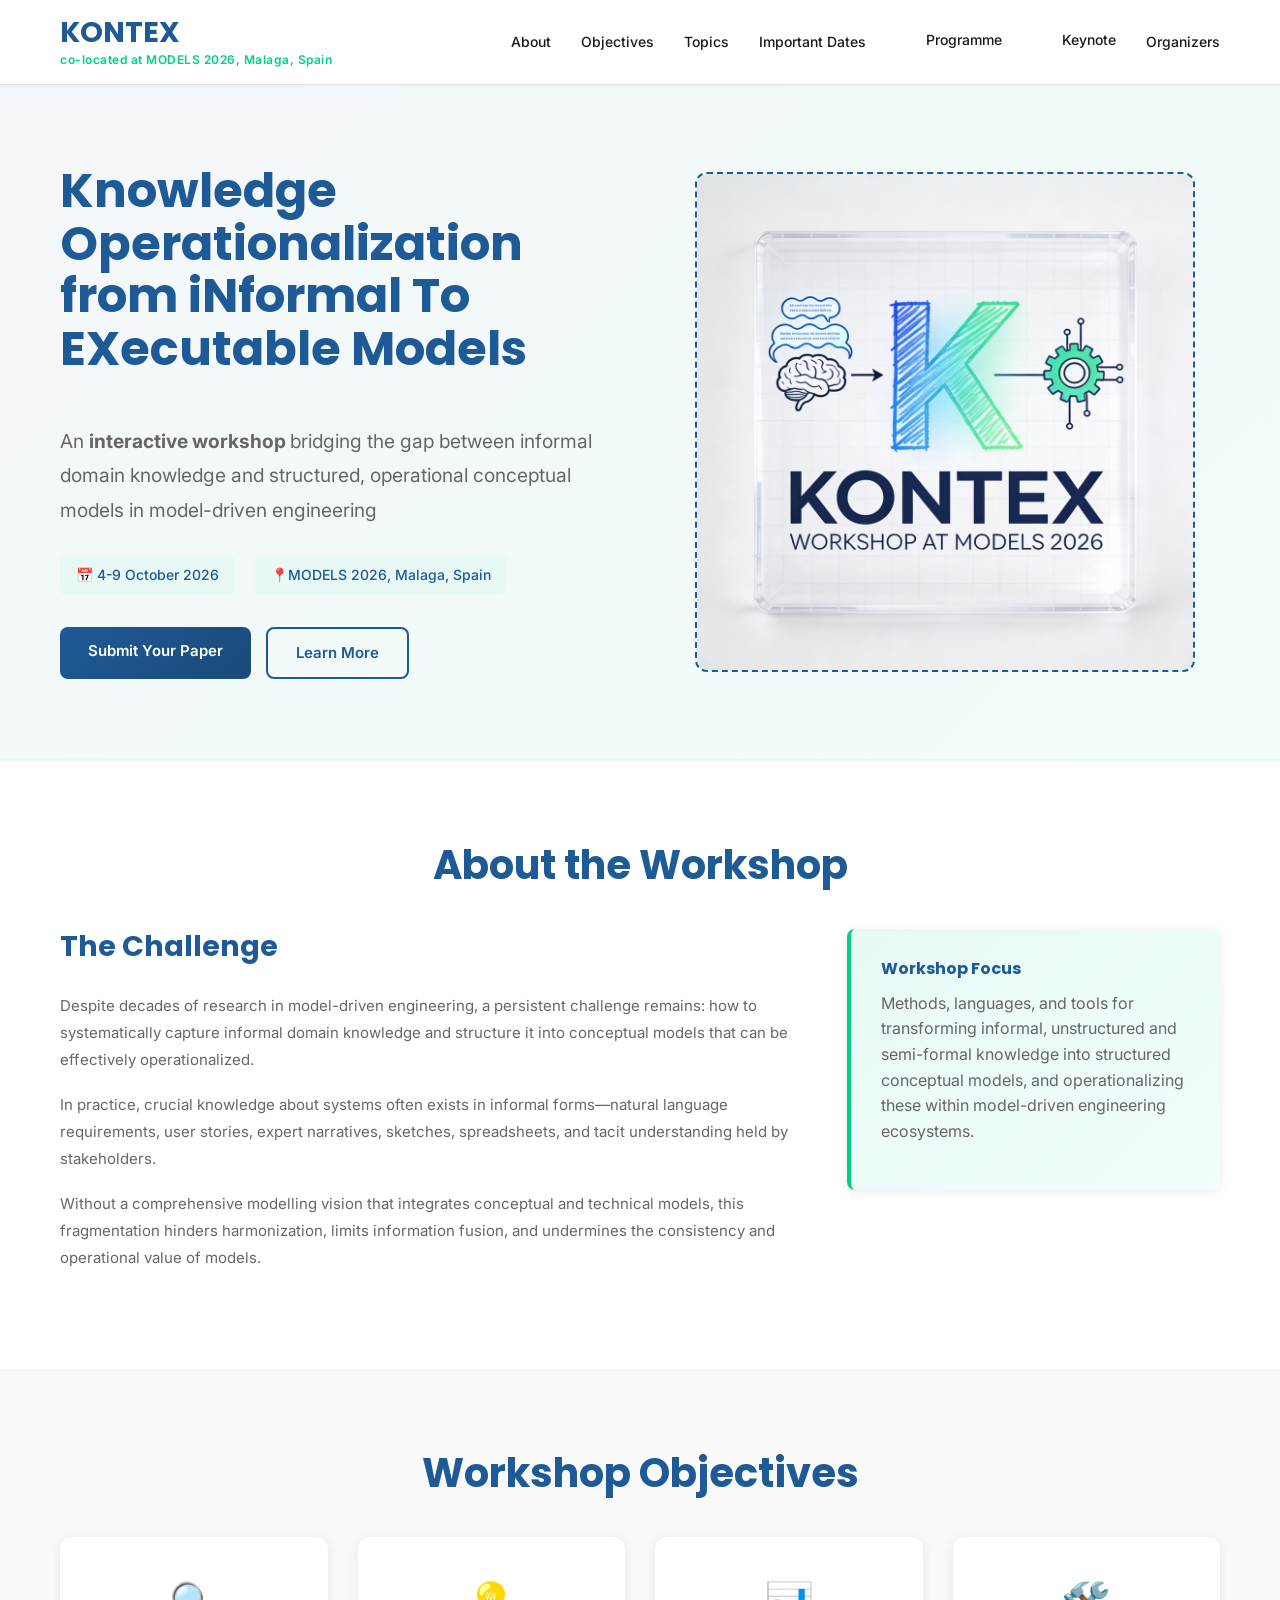
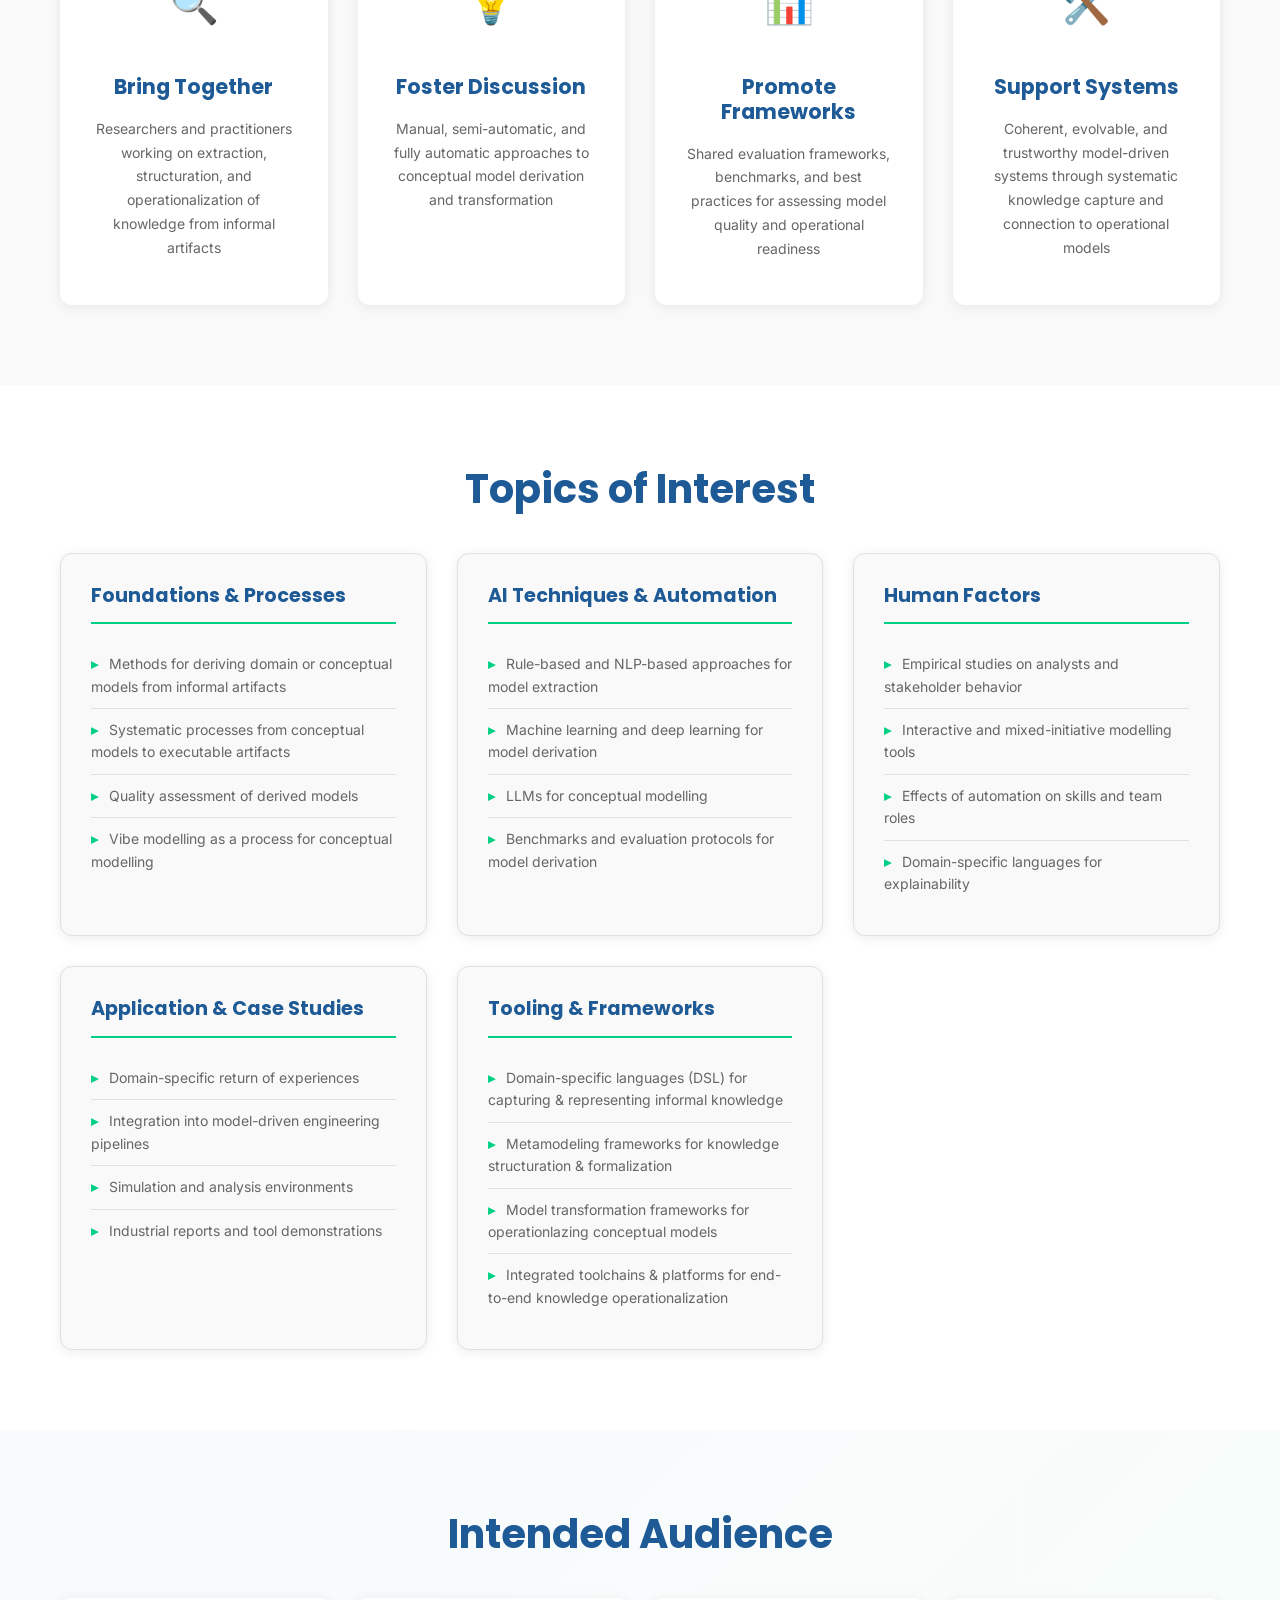
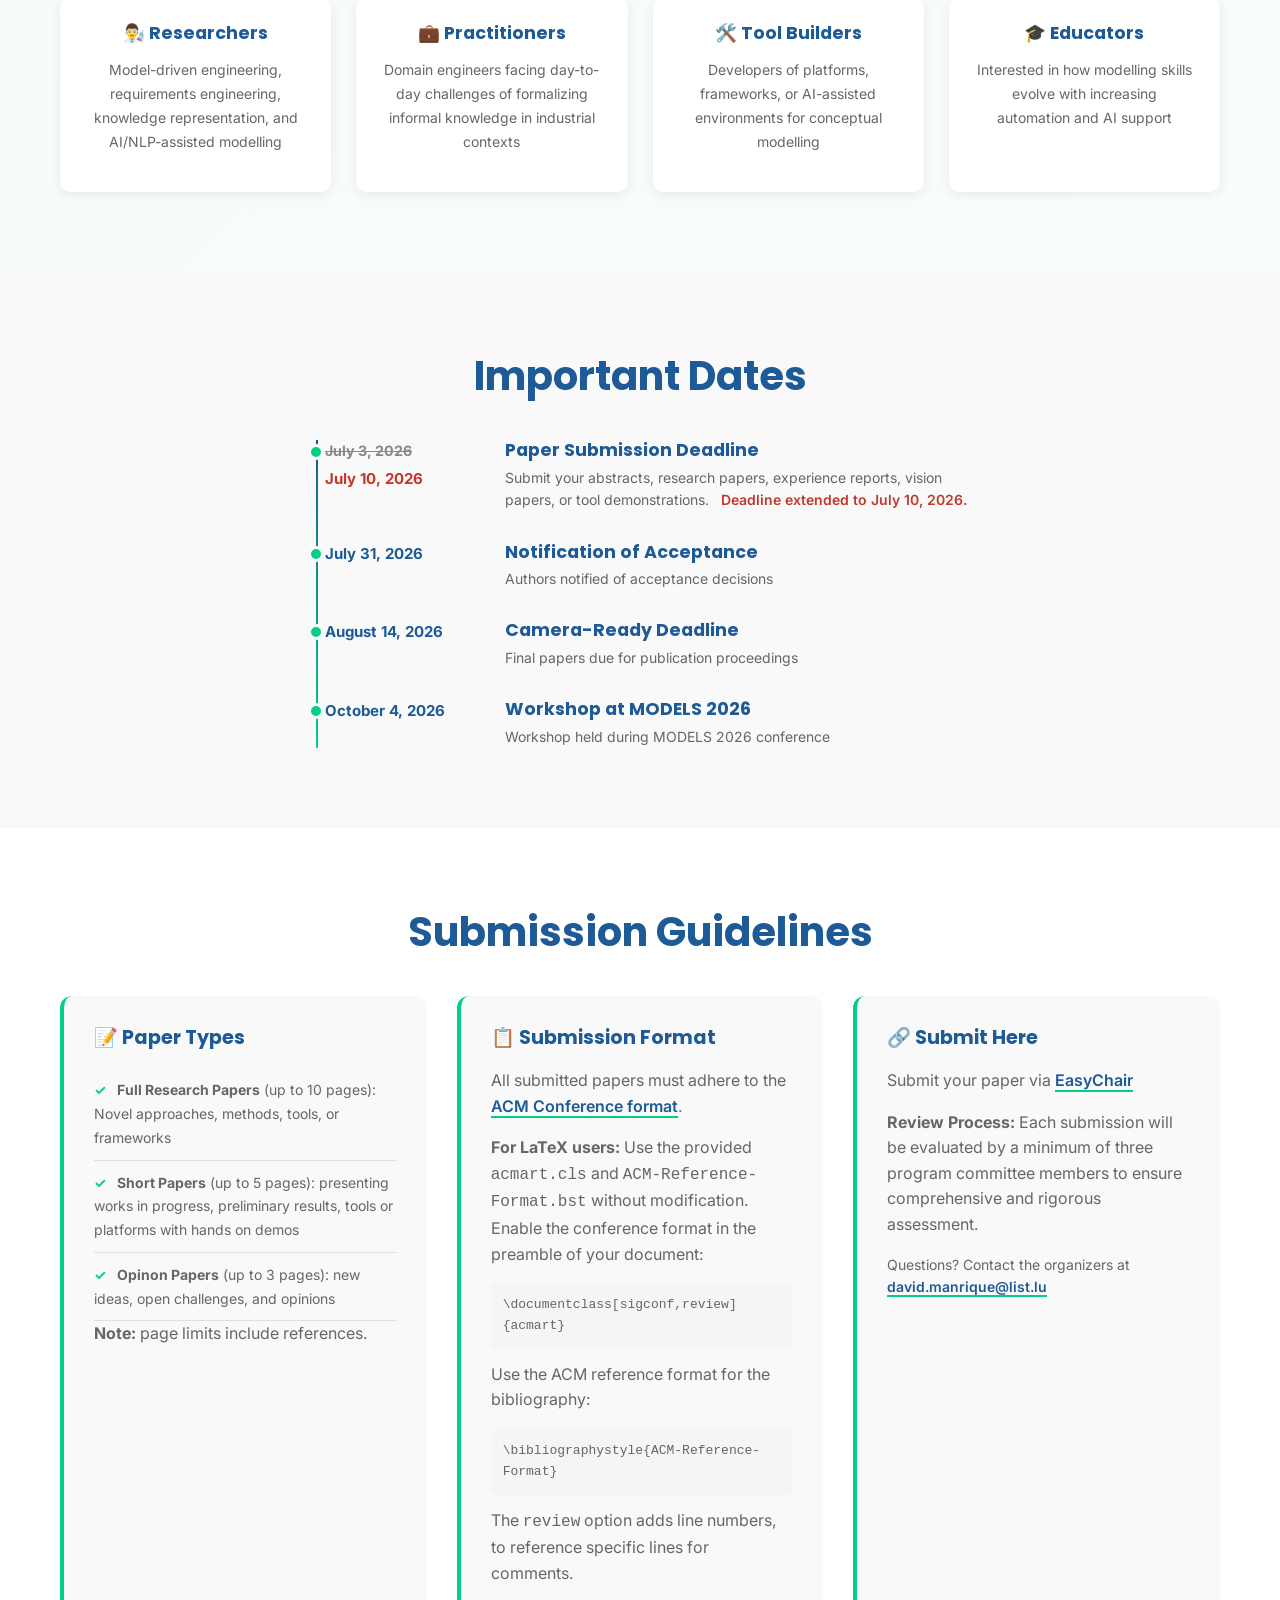
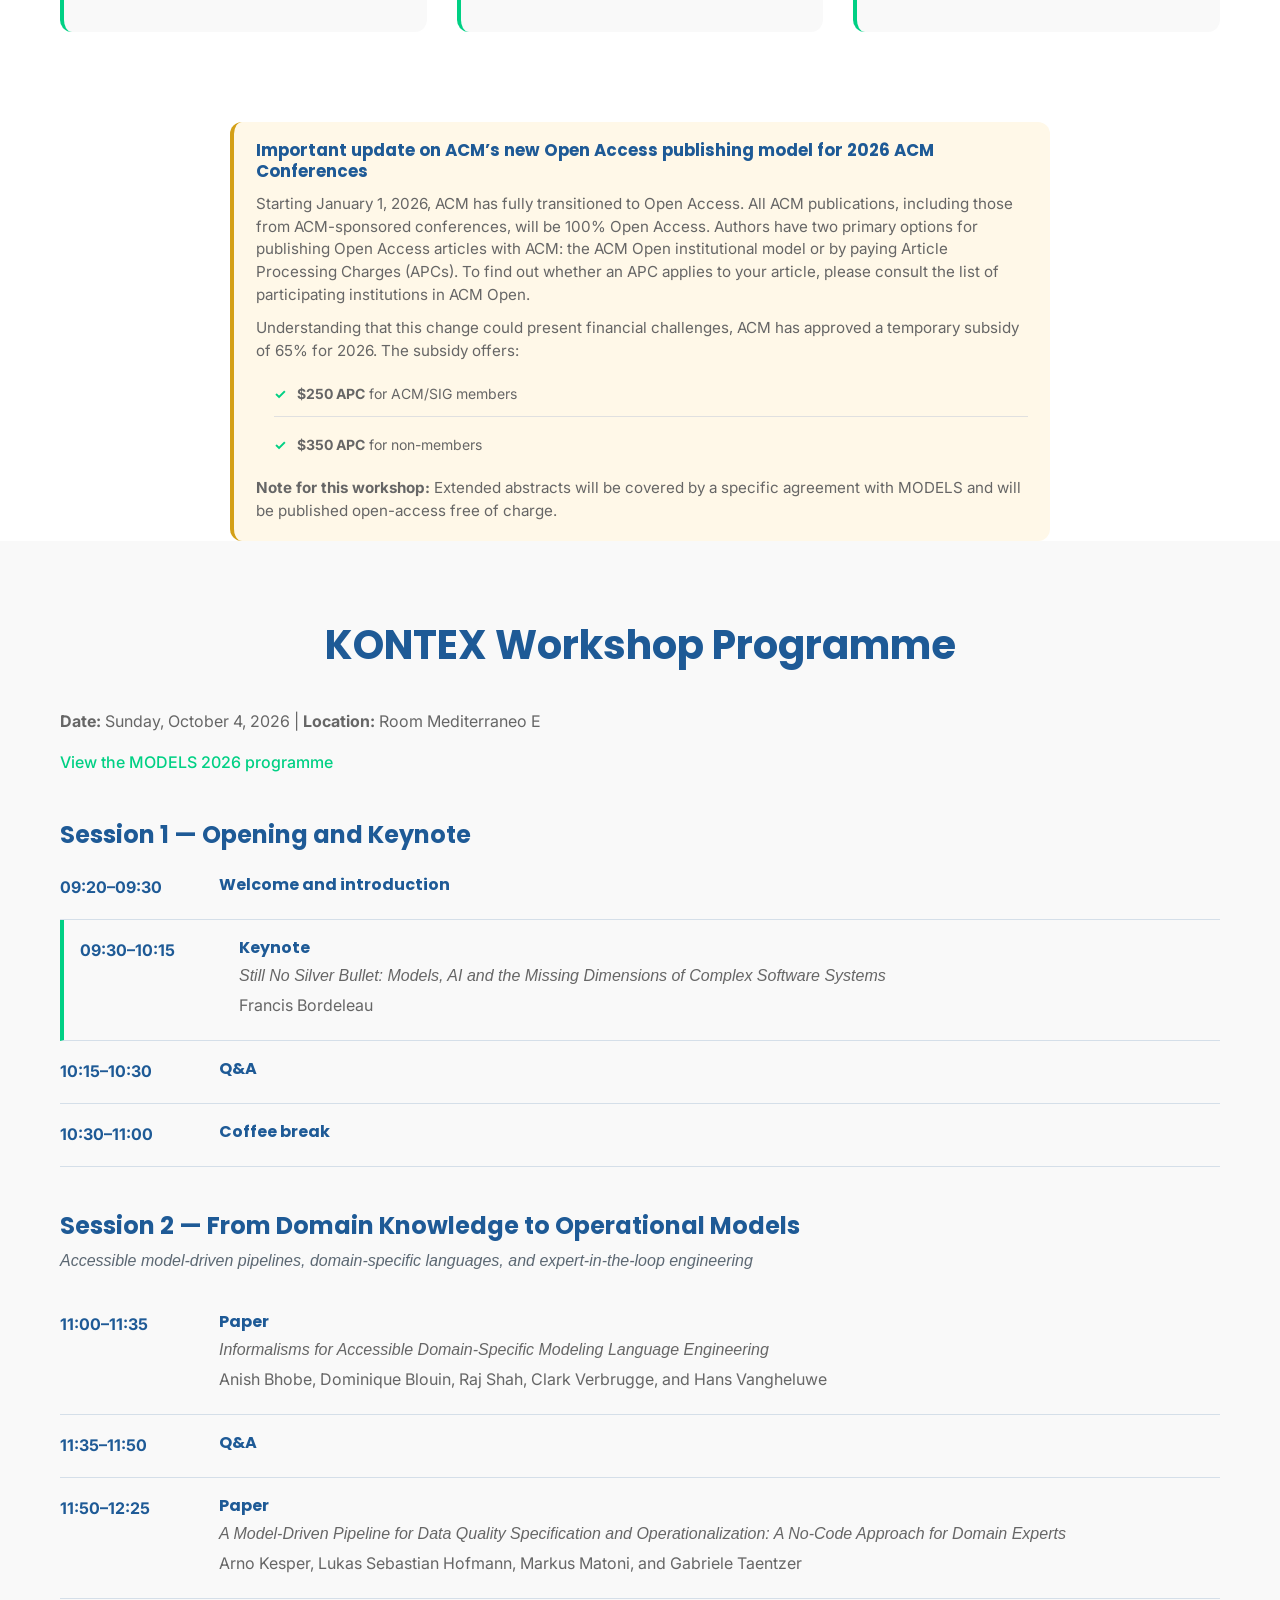
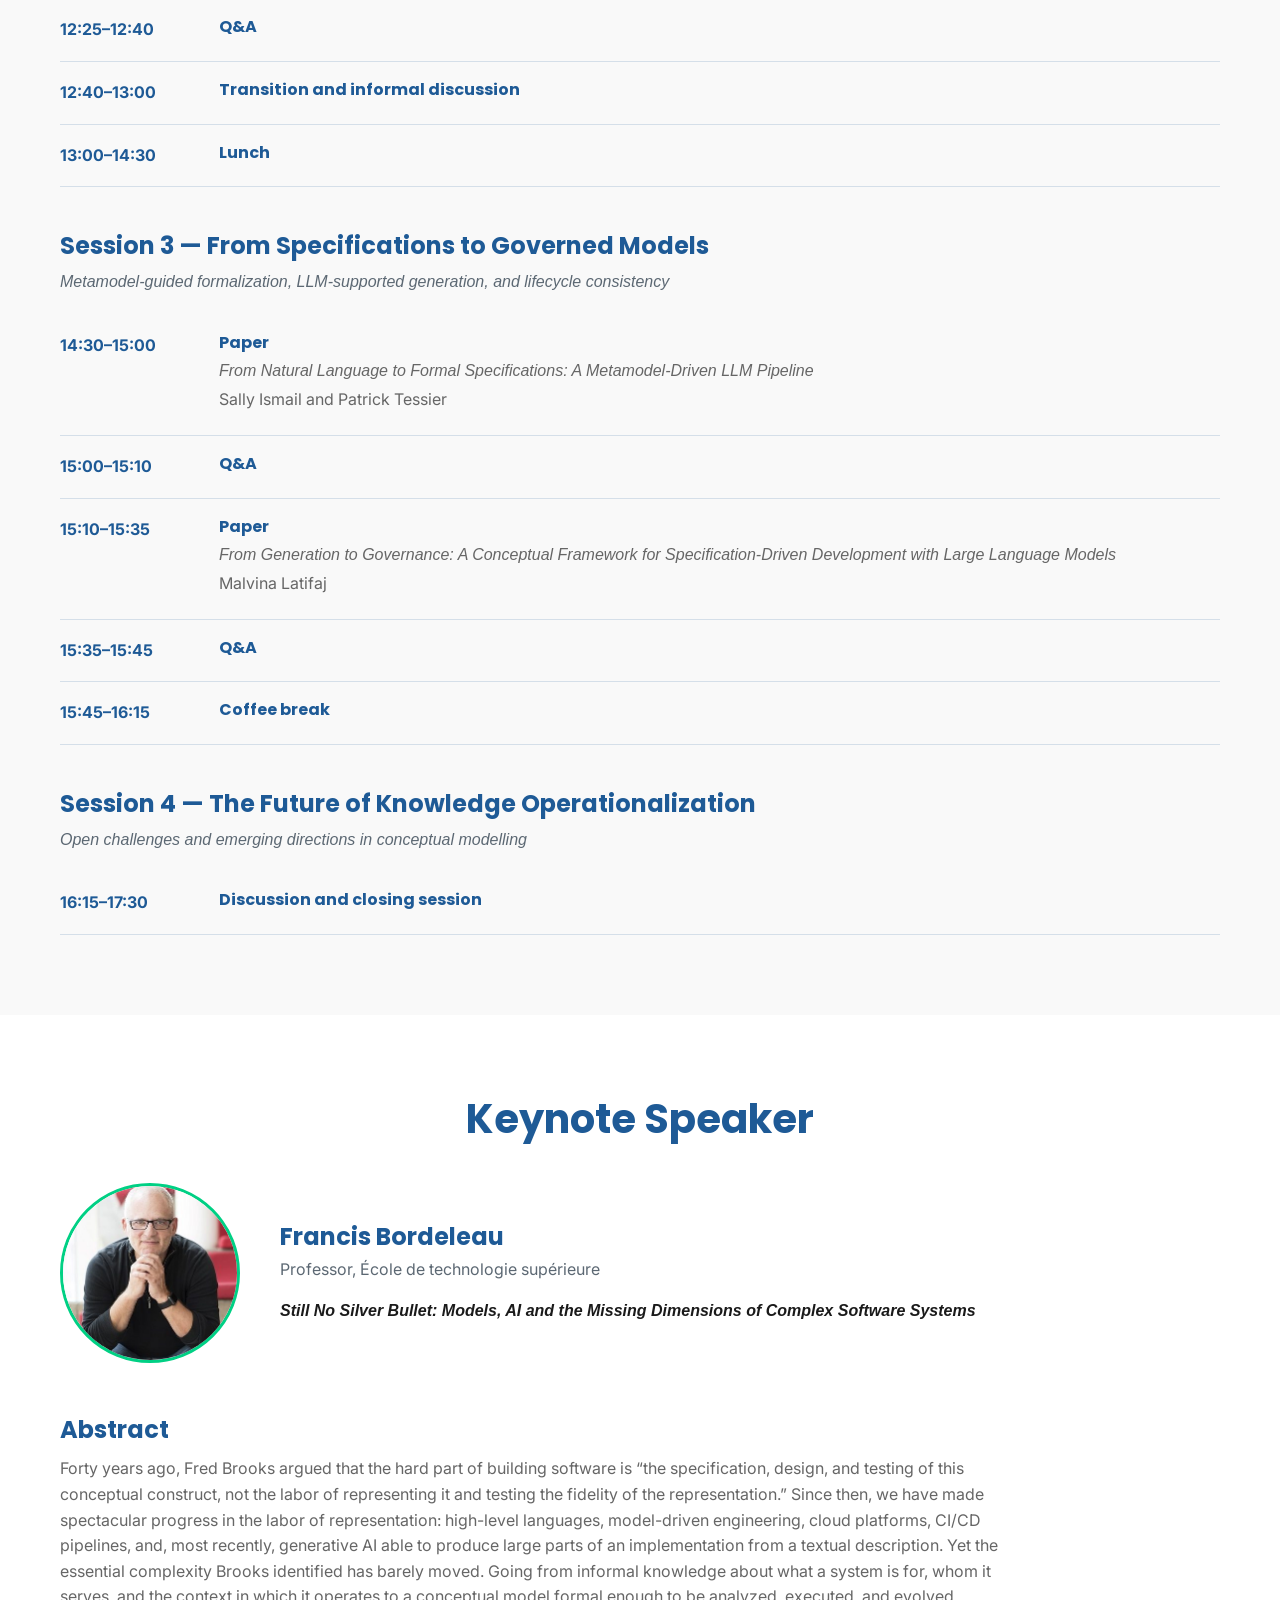
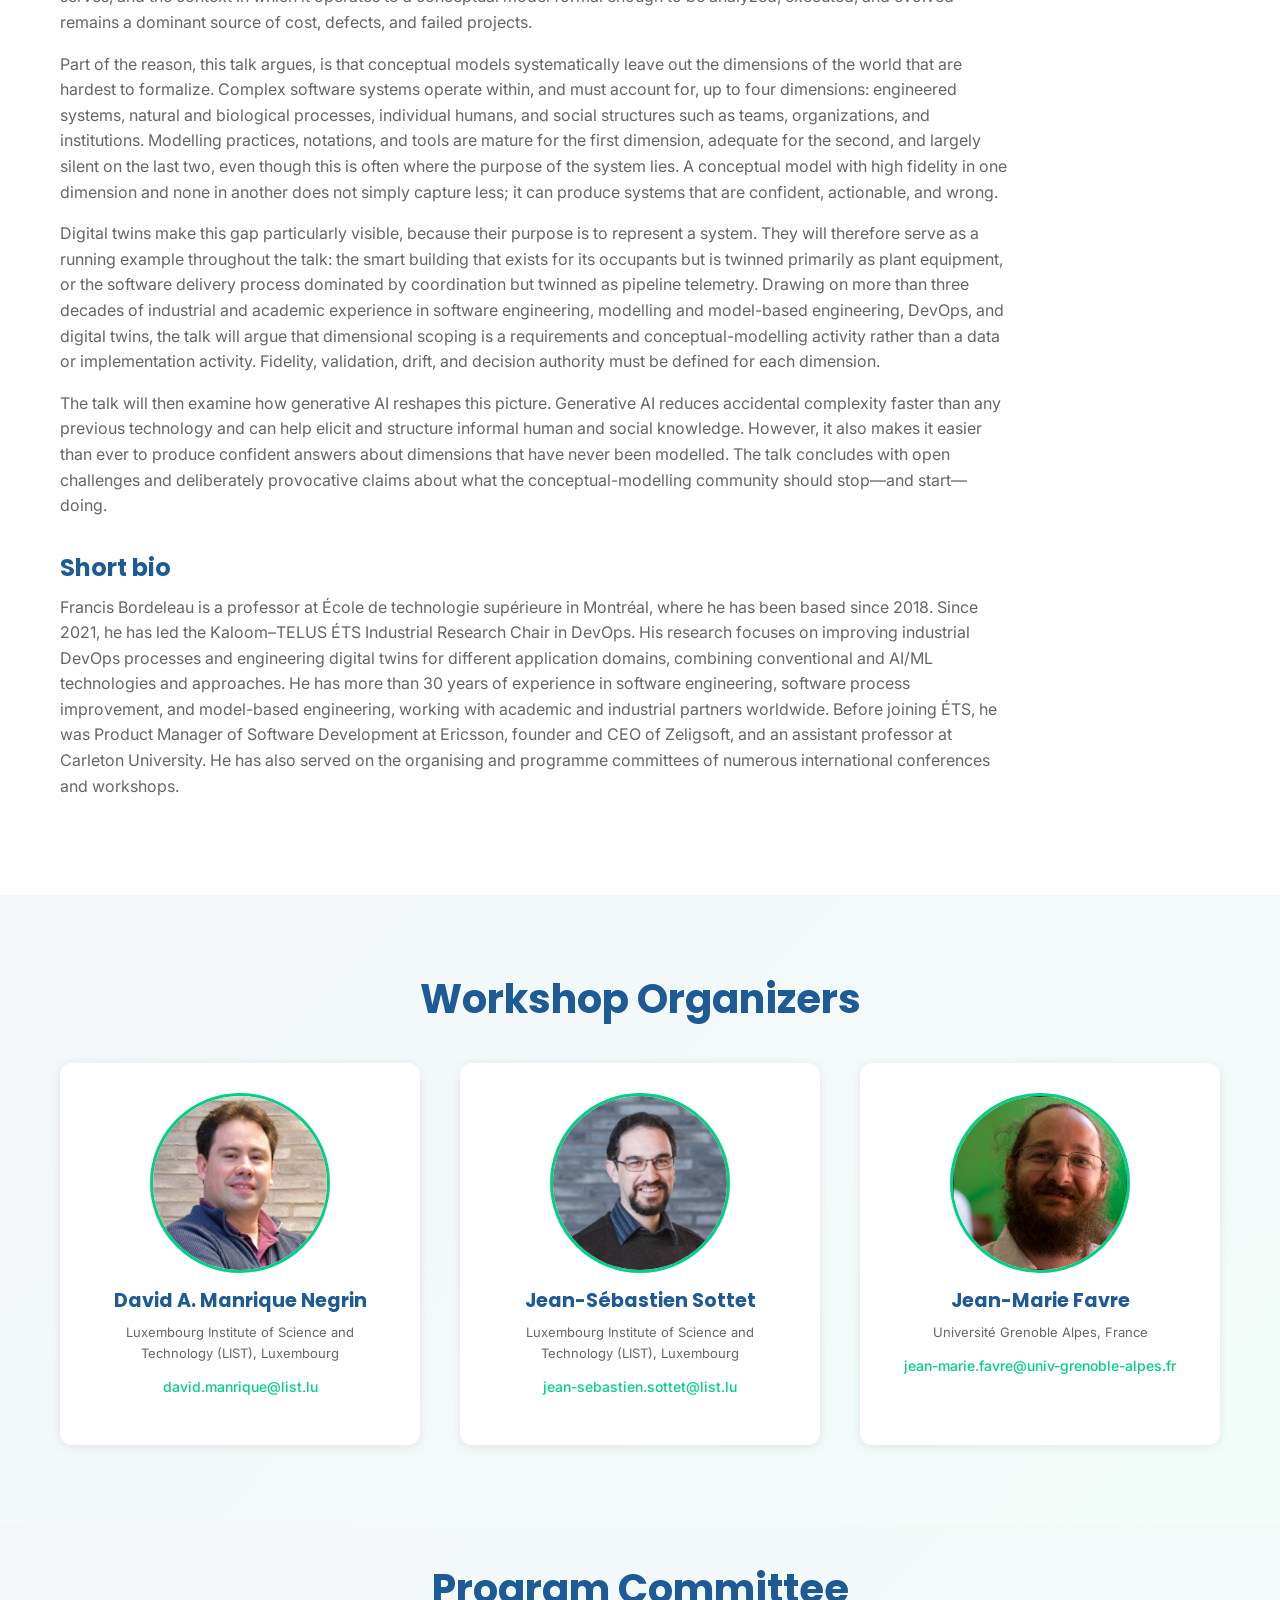
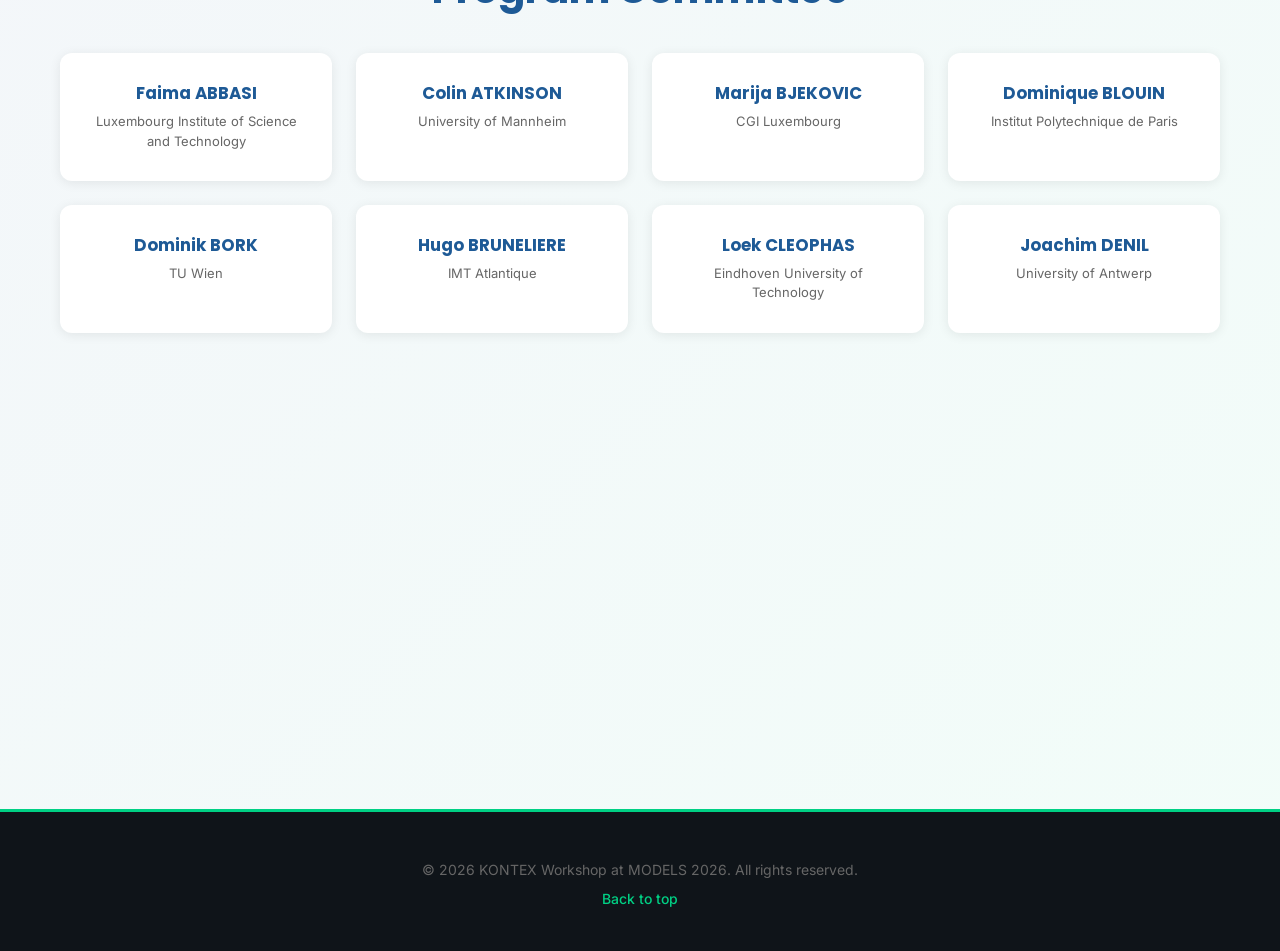
==== commit 7363d32f: "added specific of the room and date" ====
--- a/index.html
+++ b/index.html
@@ -19,8 +19,10 @@
                 <li><a href="#about">About</a></li>
                 <li><a href="#objectives">Objectives</a></li>
                 <li><a href="#topics">Topics</a></li>
-                <li><a href="#submission">Submission</a></li>
                 <li><a href="#dates">Important Dates</a></li>
+                <!-- <li><a href="#submission">Submission</a></li> -->
+                <li></li><a href="#program">Programme</a></li>
+                <li></li><a href="#keynote-speaker">Keynote</a></li>
                 <li><a href="#organizers">Organizers</a></li>
             </ul>
             <div class="hamburger">
@@ -230,7 +232,7 @@
                     </div>
                 </div>
                 <div class="timeline-item">
-                    <div class="timeline-date">October 2026</div>
+                    <div class="timeline-date">October 4, 2026</div>
                     <div class="timeline-content">
                         <h4>Workshop at MODELS 2026</h4>
                         <p>Workshop held during MODELS 2026 conference</p>
@@ -326,9 +328,49 @@
     <!-- =========================================================
         KONTEX Workshop Programme
         ========================================================= -->
-    <section id="program" class="program">
-        <div class="container">
-            <h2>KONTEX Workshop Programme</h2>
+    <!-- <section id="program" class="program">
+        <div class="container">
+            <h2>KONTEX Workshop Programme</h2> -->
+            
+        <section id="program" class="program">
+            <div class="container">
+                <h2>KONTEX Workshop Programme</h2>
+                <div class="program-meta">
+                    <p>
+                        <strong>Date:</strong> Sunday, October 4, 2026
+                        <span class="meta-separator">|</span>
+                        <strong>Location:</strong> Room Mediterraneo E
+                    </p>
+
+                    <p>
+                        <a
+                            href="https://conf.researchr.org/info/models-2026/program-overview"
+                            target="_blank"
+                            rel="noopener noreferrer"
+                            class="program-link"
+                        >
+                            View the MODELS 2026 programme
+                        </a>
+                    </p>
+                </div>
+
+                <!-- <div class="program-meta">
+                    <p><strong>Date:</strong> Sunday, October 4, 2026</p>
+                    <p><strong>Location:</strong> Room Mediterraneo E</p>
+                    <p>
+                        <a
+                            href="https://conf.researchr.org/info/models-2026/program-overview"
+                            target="_blank"
+                            rel="noopener noreferrer"
+                            class="program-link"
+                        >
+                            View the MODELS 2026 programme
+                        </a>
+                    </p>
+                </div> -->
+
+        <!-- <div class="program-session">
+            <h3>Session 1 — Opening and Keynote</h3> -->
 
             <div class="program-session">
                 <h3>Session 1 — Opening and Keynote</h3>
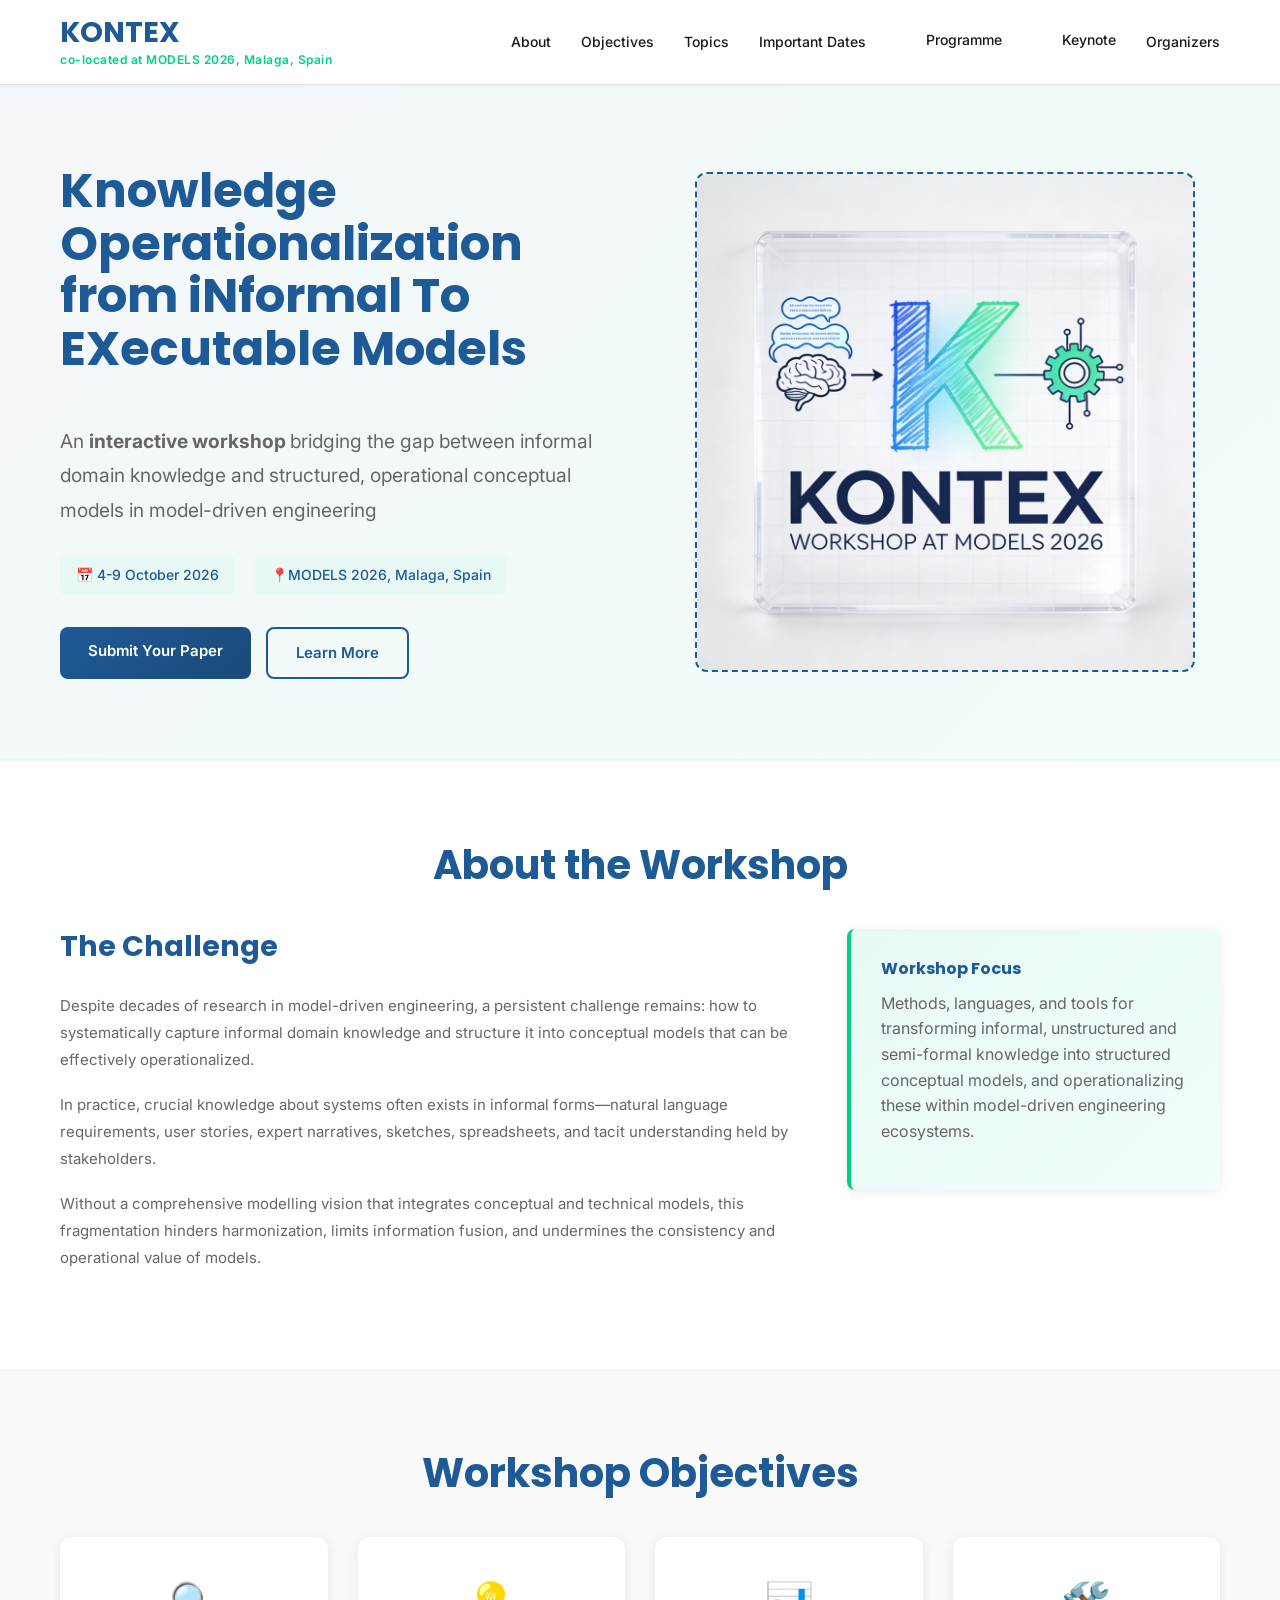
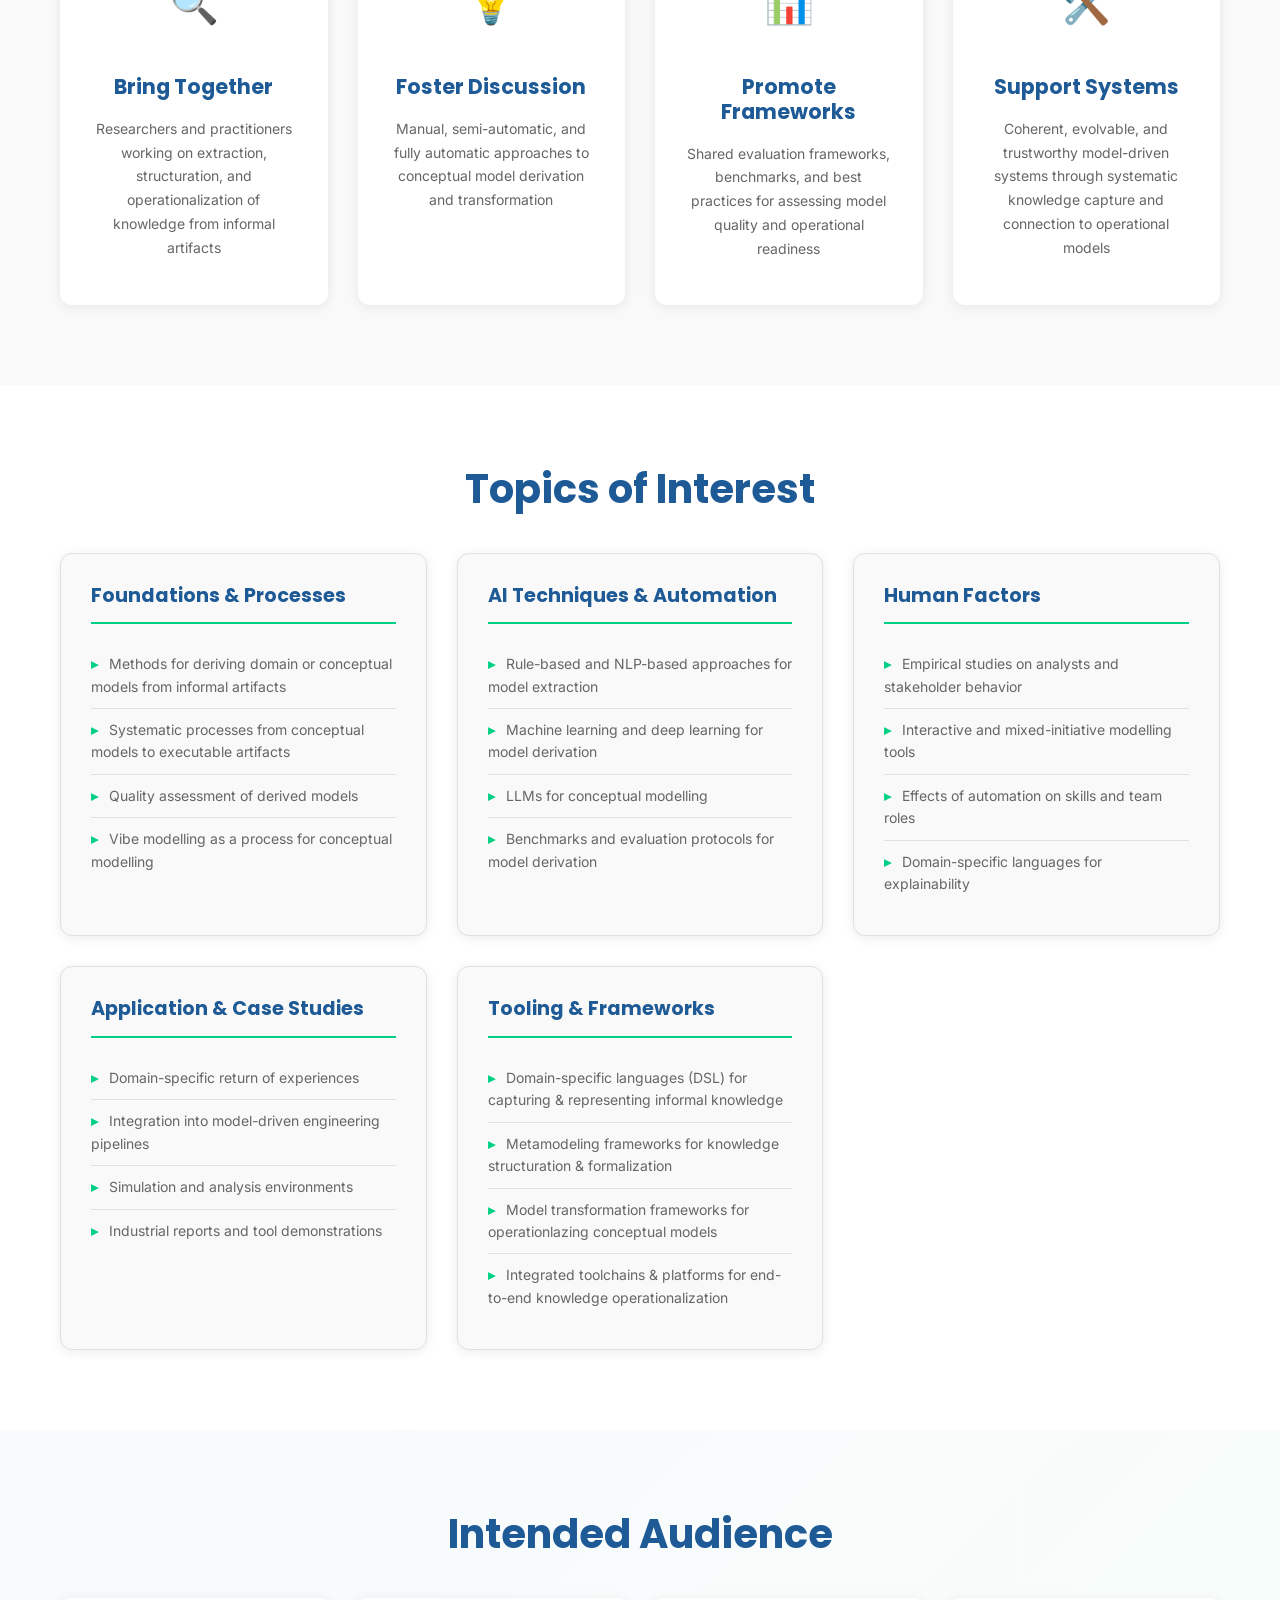
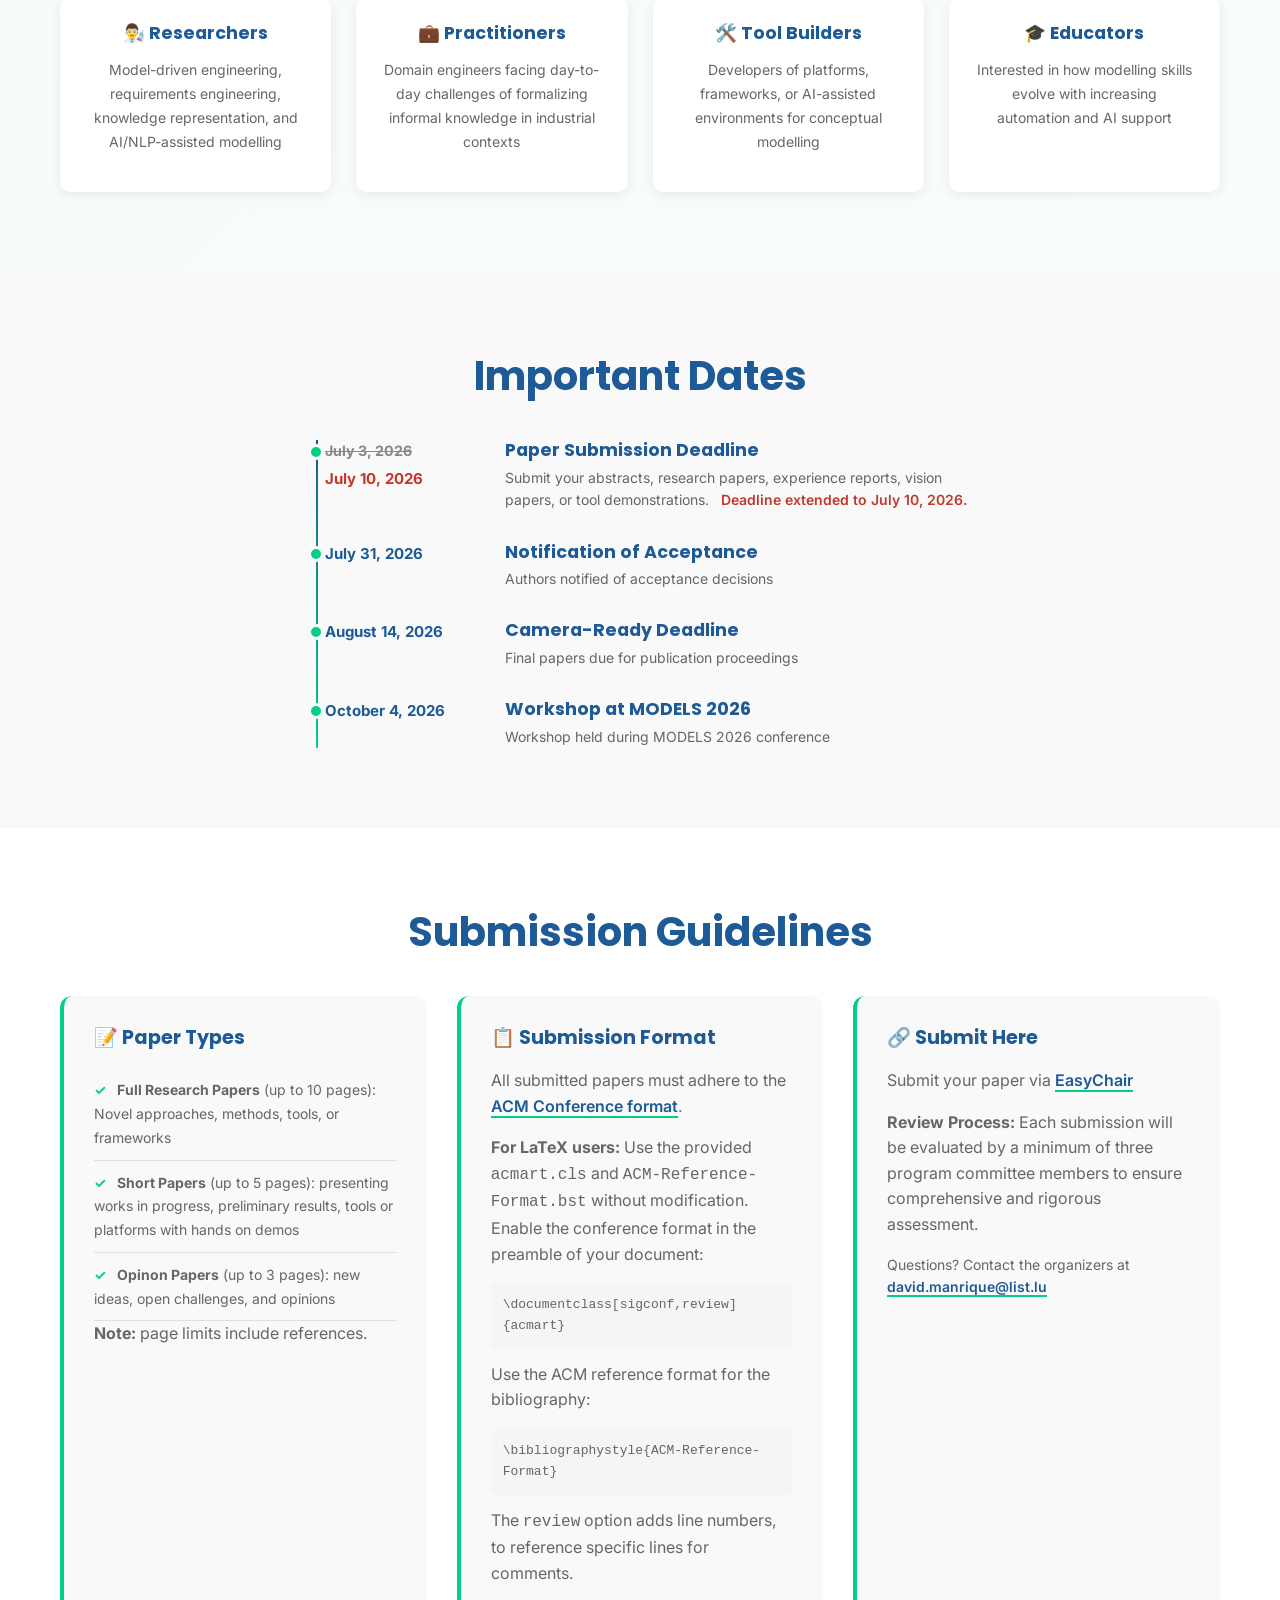
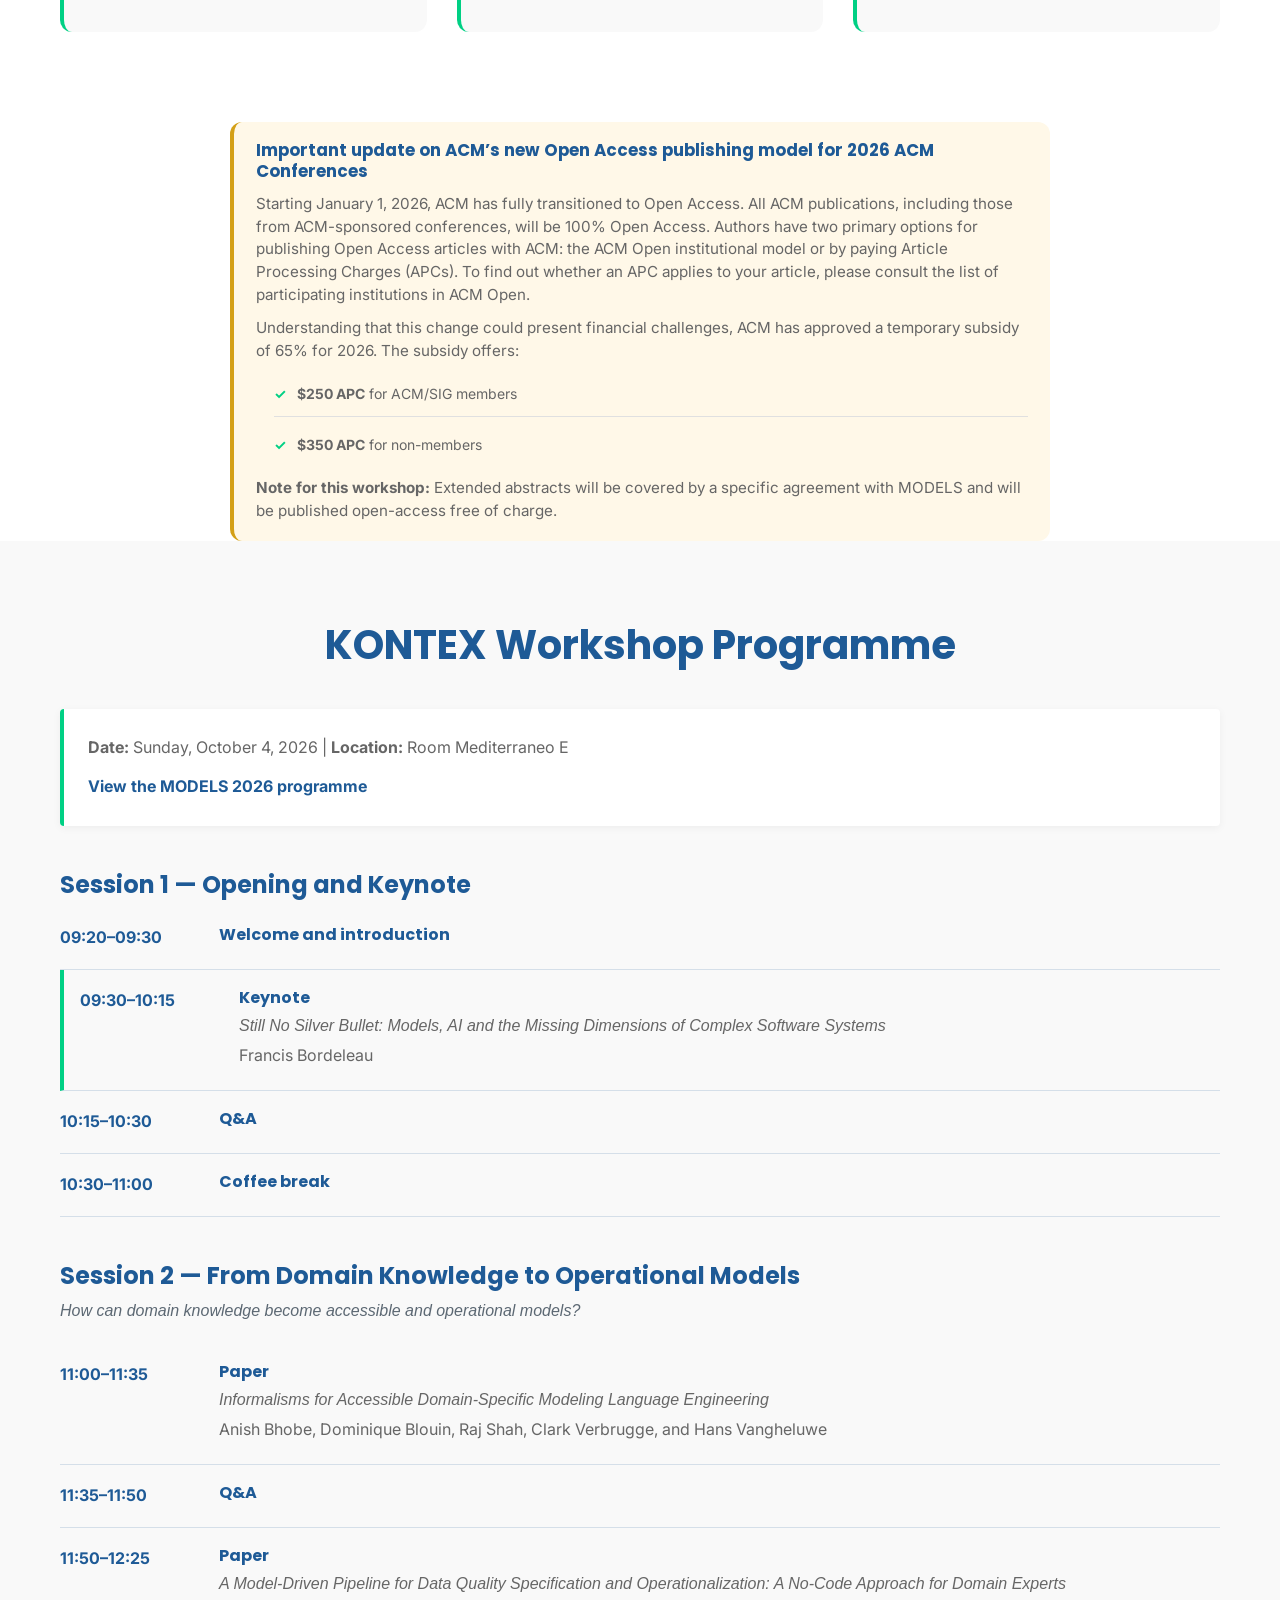
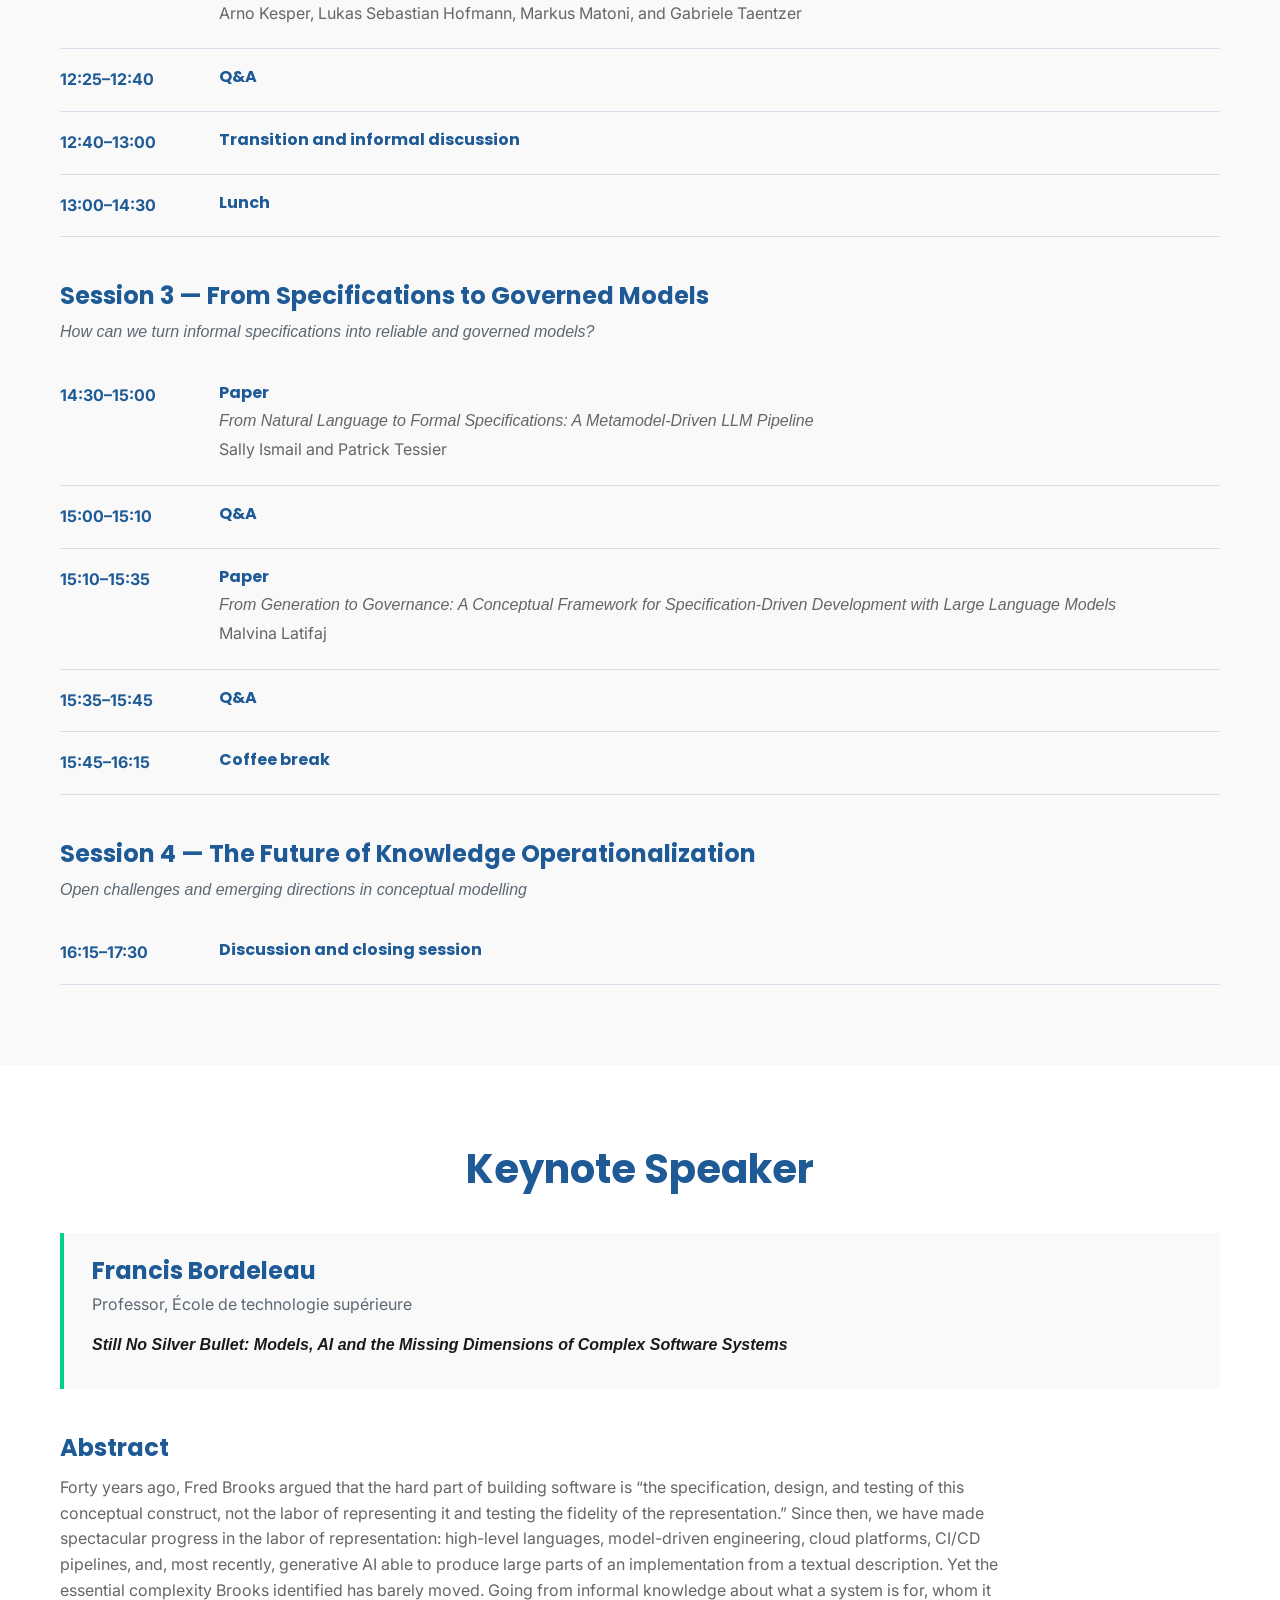
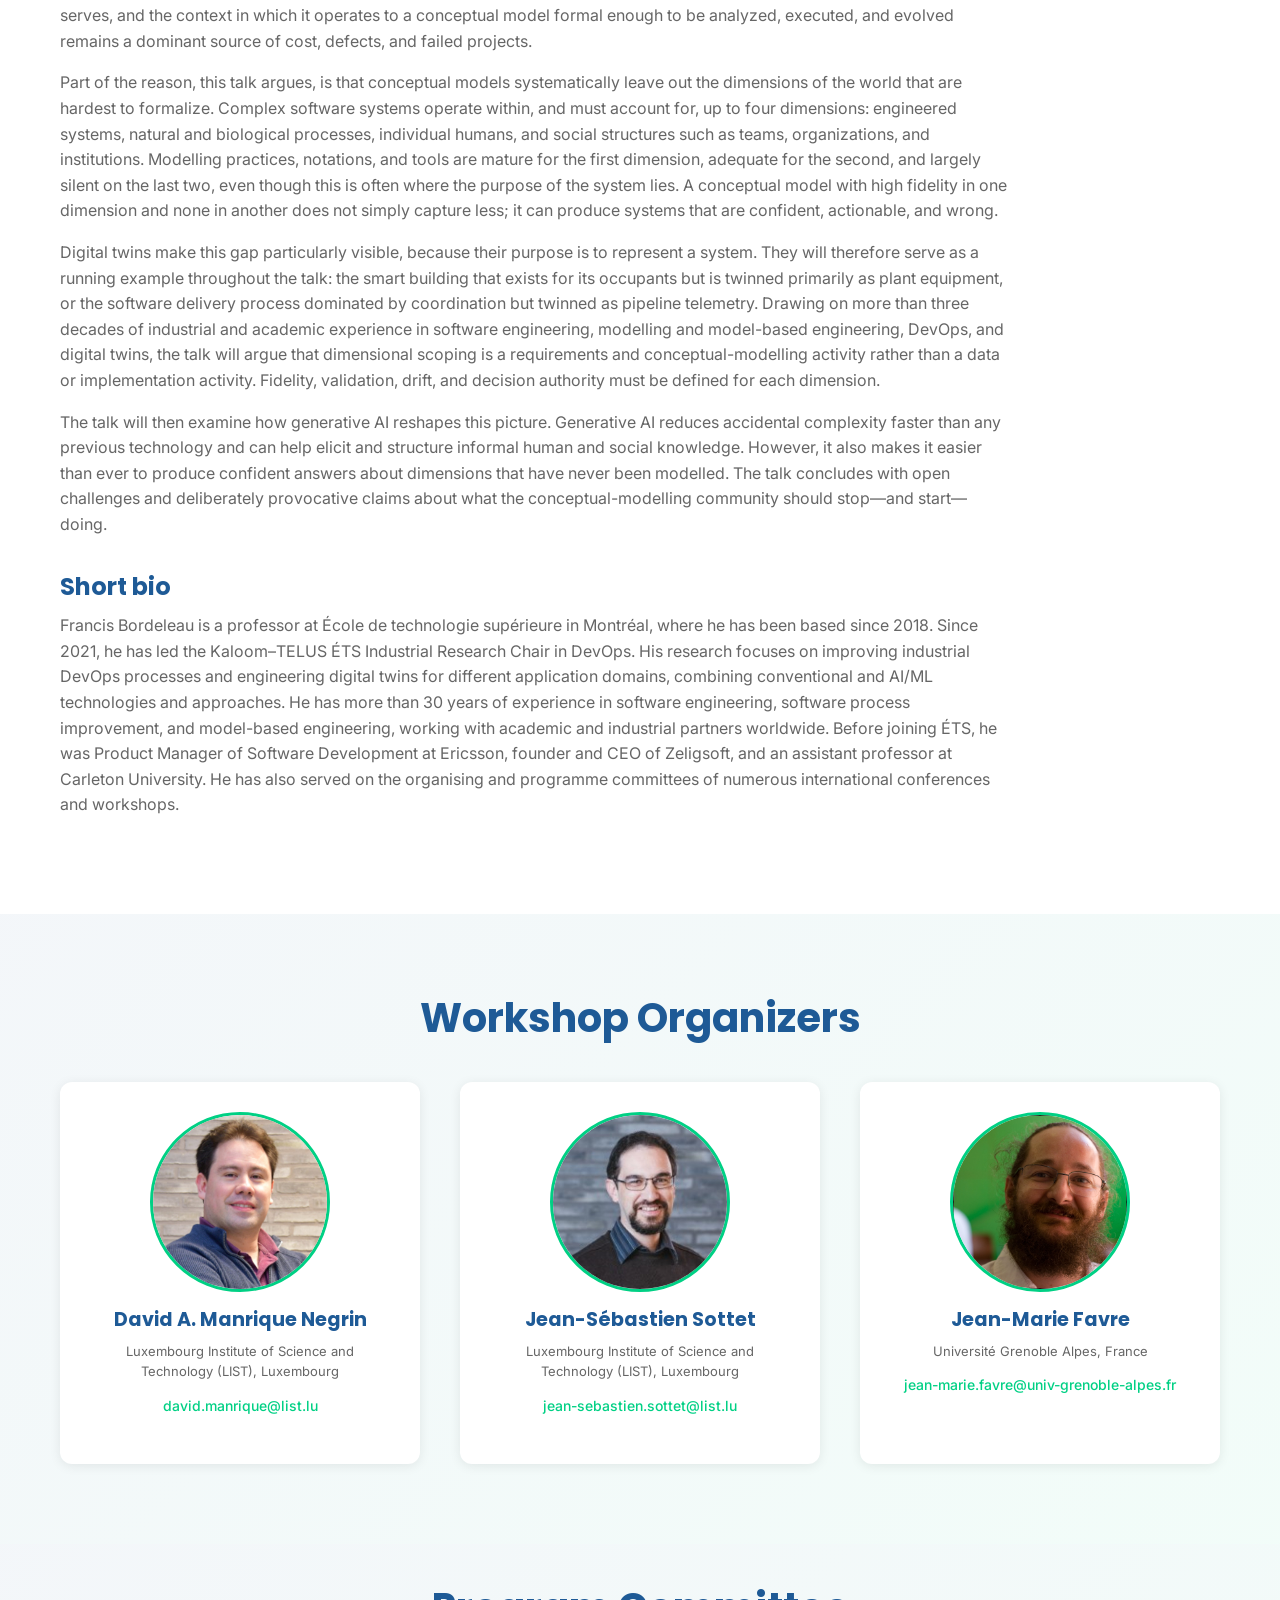
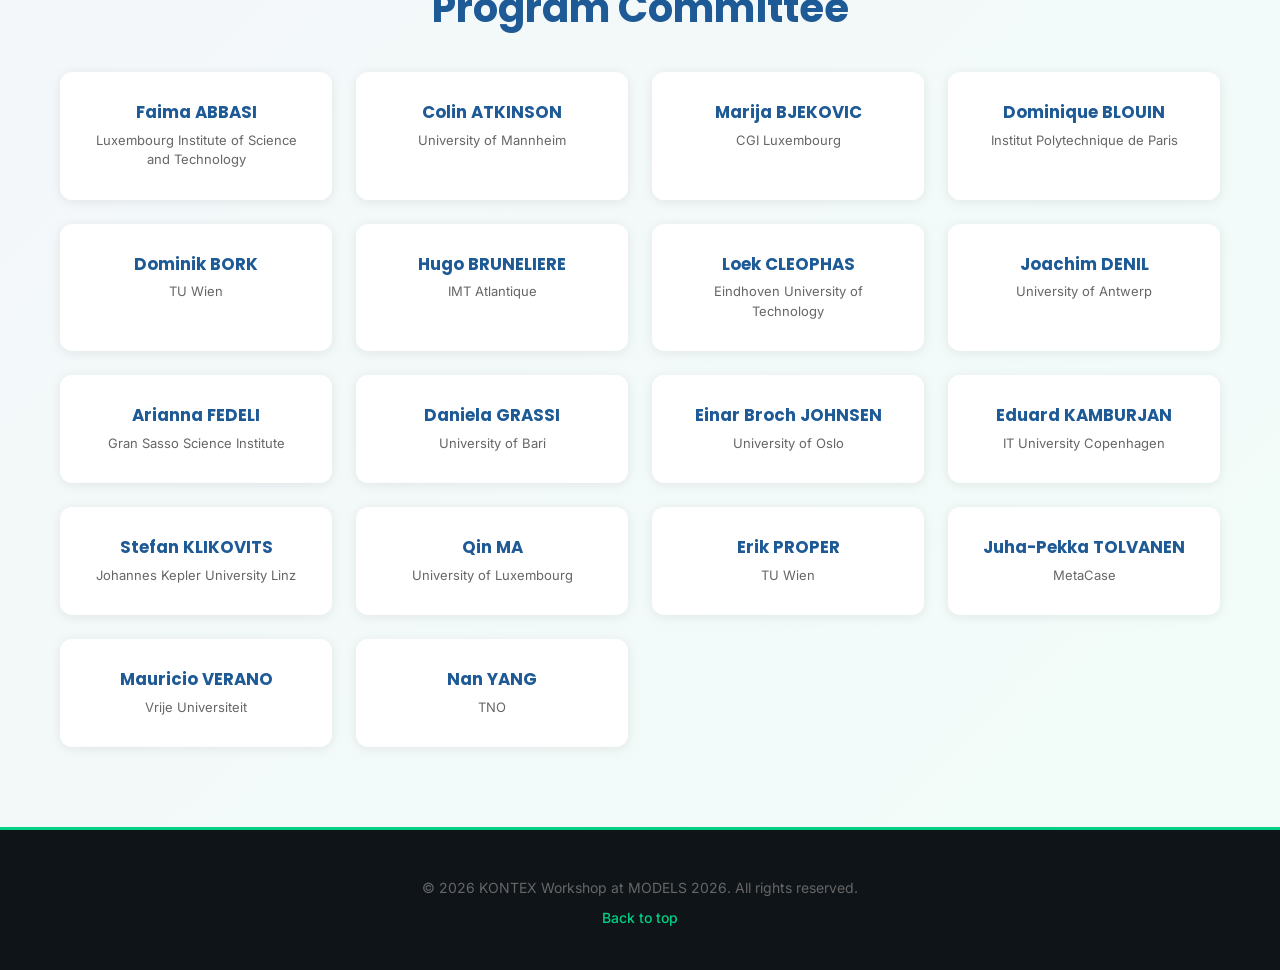
==== commit 6dacb88a: "speaker with no image" ====
--- a/index.html
+++ b/index.html
@@ -408,7 +408,7 @@
 
             <div class="program-session">
                 <h3>Session 2 — From Domain Knowledge to Operational Models</h3>
-                <p class="session-description">Accessible model-driven pipelines, domain-specific languages, and expert-in-the-loop engineering</p>
+                <p class="session-description">How can domain knowledge become accessible and operational models?</p>
 
                 <div class="program-item">
                     <span class="program-time">11:00–11:35</span>
@@ -451,7 +451,7 @@
 
             <div class="program-session">
                 <h3>Session 3 — From Specifications to Governed Models</h3>
-                <p class="session-description">Metamodel-guided formalization, LLM-supported generation, and lifecycle consistency</p>
+                <p class="session-description">How can we turn informal specifications into reliable and governed models?</p>
 
                 <div class="program-item">
                     <span class="program-time">14:30–15:00</span>
@@ -507,9 +507,9 @@
             <h2>Keynote Speaker</h2>
 
             <div class="speaker-profile">
-                <div class="speaker-image">
+                <!-- <div class="speaker-image">
                     <img src="images/francis-bordeleau.jpg" alt="Portrait of Francis Bordeleau">
-                </div>
+                </div> -->
 
                 <div class="speaker-summary">
                     <h3>Francis Bordeleau</h3>
--- a/css/style.css
+++ b/css/style.css
@@ -709,19 +709,55 @@
     color: #5c6873;
 }
 
+.program-meta {
+    margin: 25px 0 35px;
+    padding: 20px 24px;
+    background: #ffffff;
+    border-left: 4px solid var(--primary-green, #4d9272);
+    border-radius: 4px;
+    box-shadow: 0 2px 8px rgba(0, 0, 0, 0.05);
+}
+
+.program-meta p {
+    margin: 6px 0;
+}
+
+.program-link {
+    display: inline-block;
+    margin-top: 8px;
+    color: var(--primary-blue, #1e5a96);
+    font-weight: 700;
+    text-decoration: none;
+}
+
+.program-link:hover,
+.program-link:focus {
+    text-decoration: underline;
+}
 
 /* ============================================
    Keynote Speaker Section
    ============================================ */
 
-.speaker-profile {
+/* .speaker-profile {
     display: grid;
     grid-template-columns: 190px 1fr;
     gap: 30px;
     align-items: center;
     margin: 35px 0 45px;
-}
-
+} */
+
+/* .speaker-profile {
+    display: block;
+    margin: 35px 0 45px;
+} */
+.speaker-profile {
+    display: block;
+    margin: 35px 0 45px;
+    padding: 24px 28px;
+    border-left: 4px solid var(--primary-green, #4d9272);
+    background: var(--bg-light, #f7f9fb);
+}
 .speaker-image img {
     width: 180px;
     height: 180px;
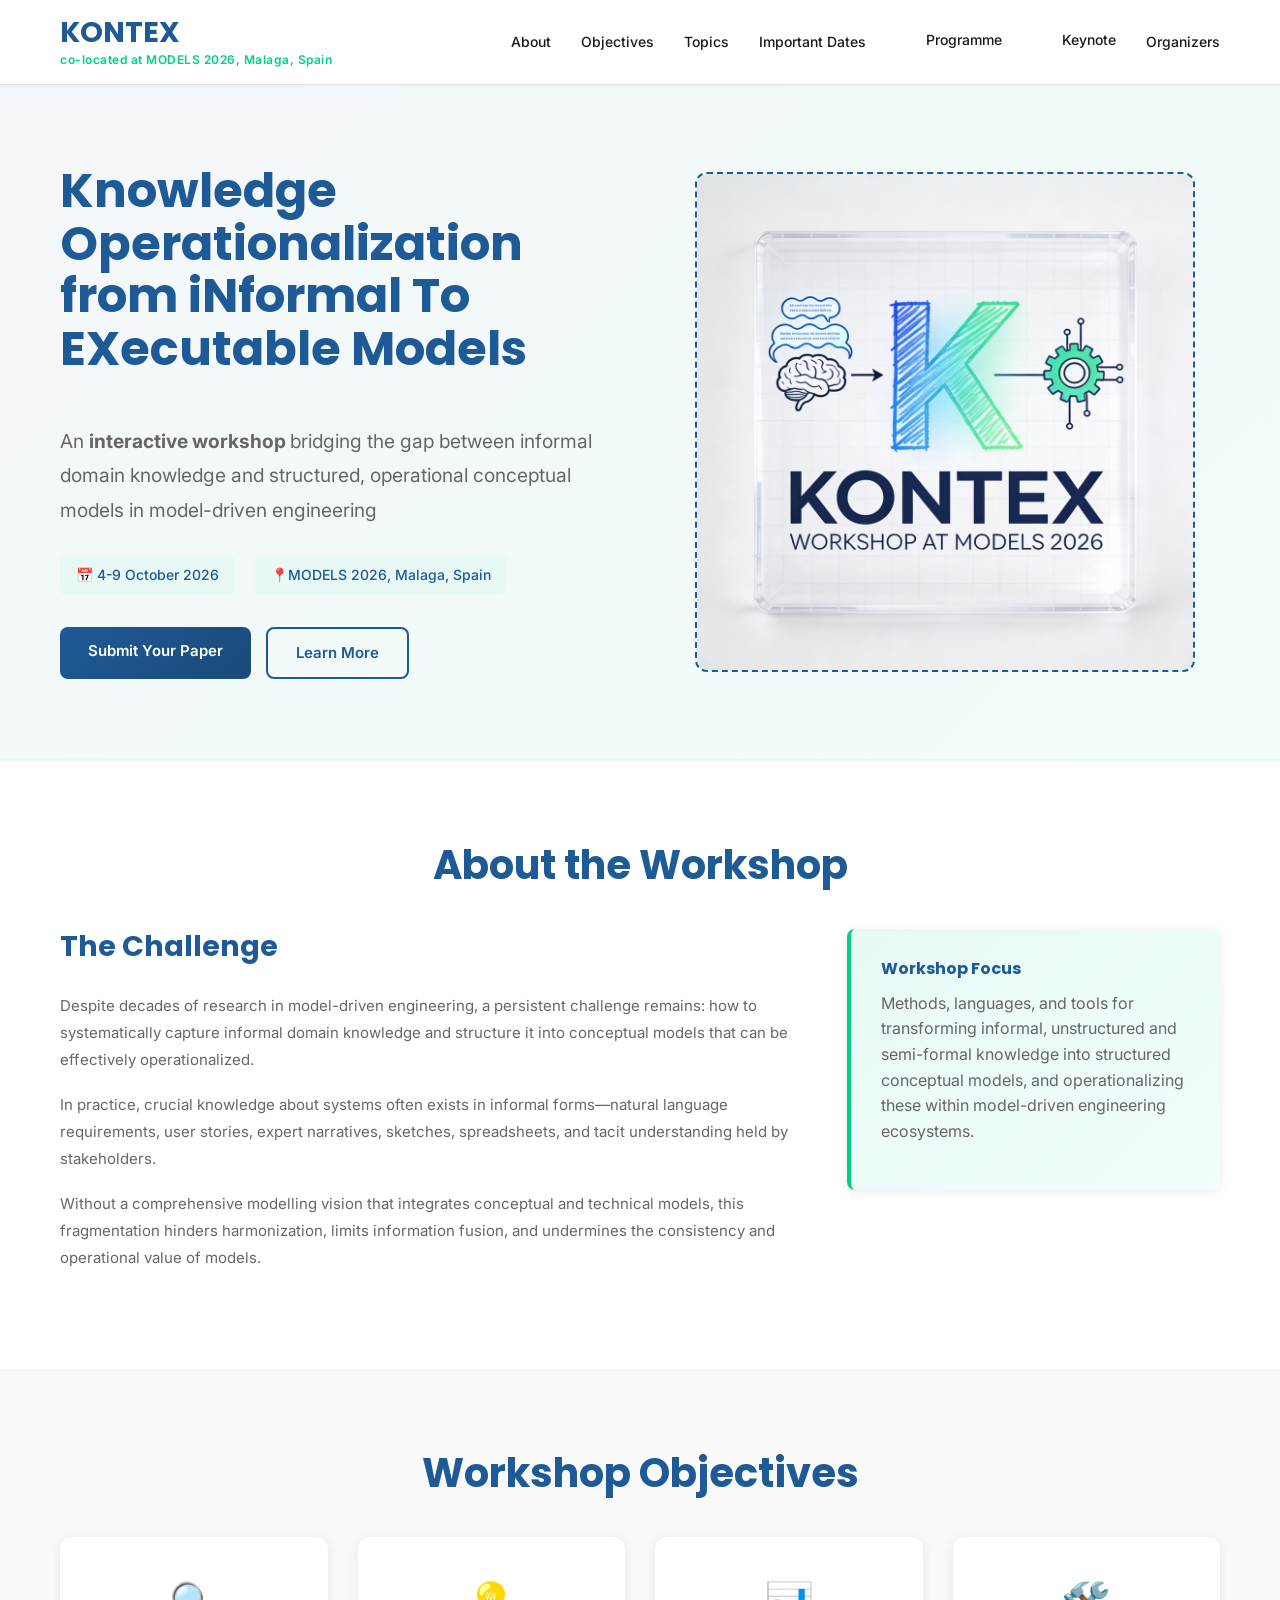
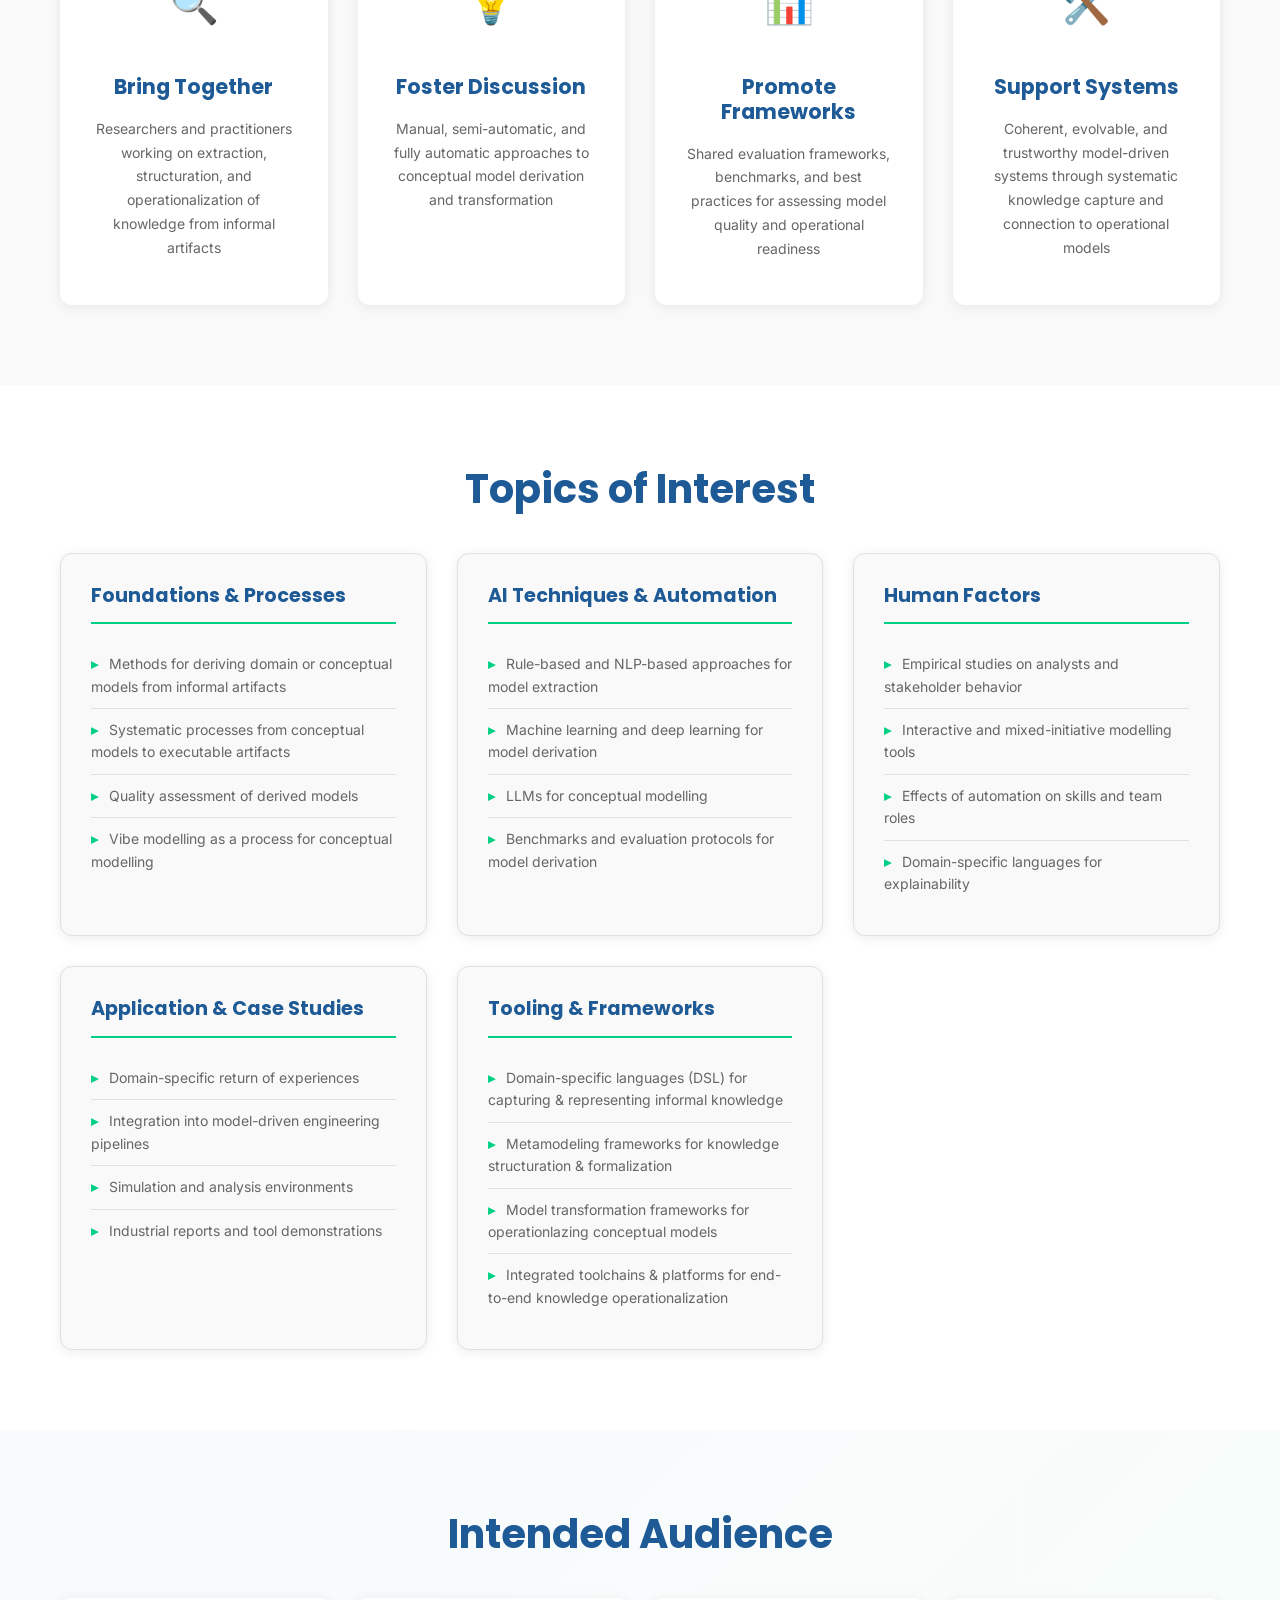
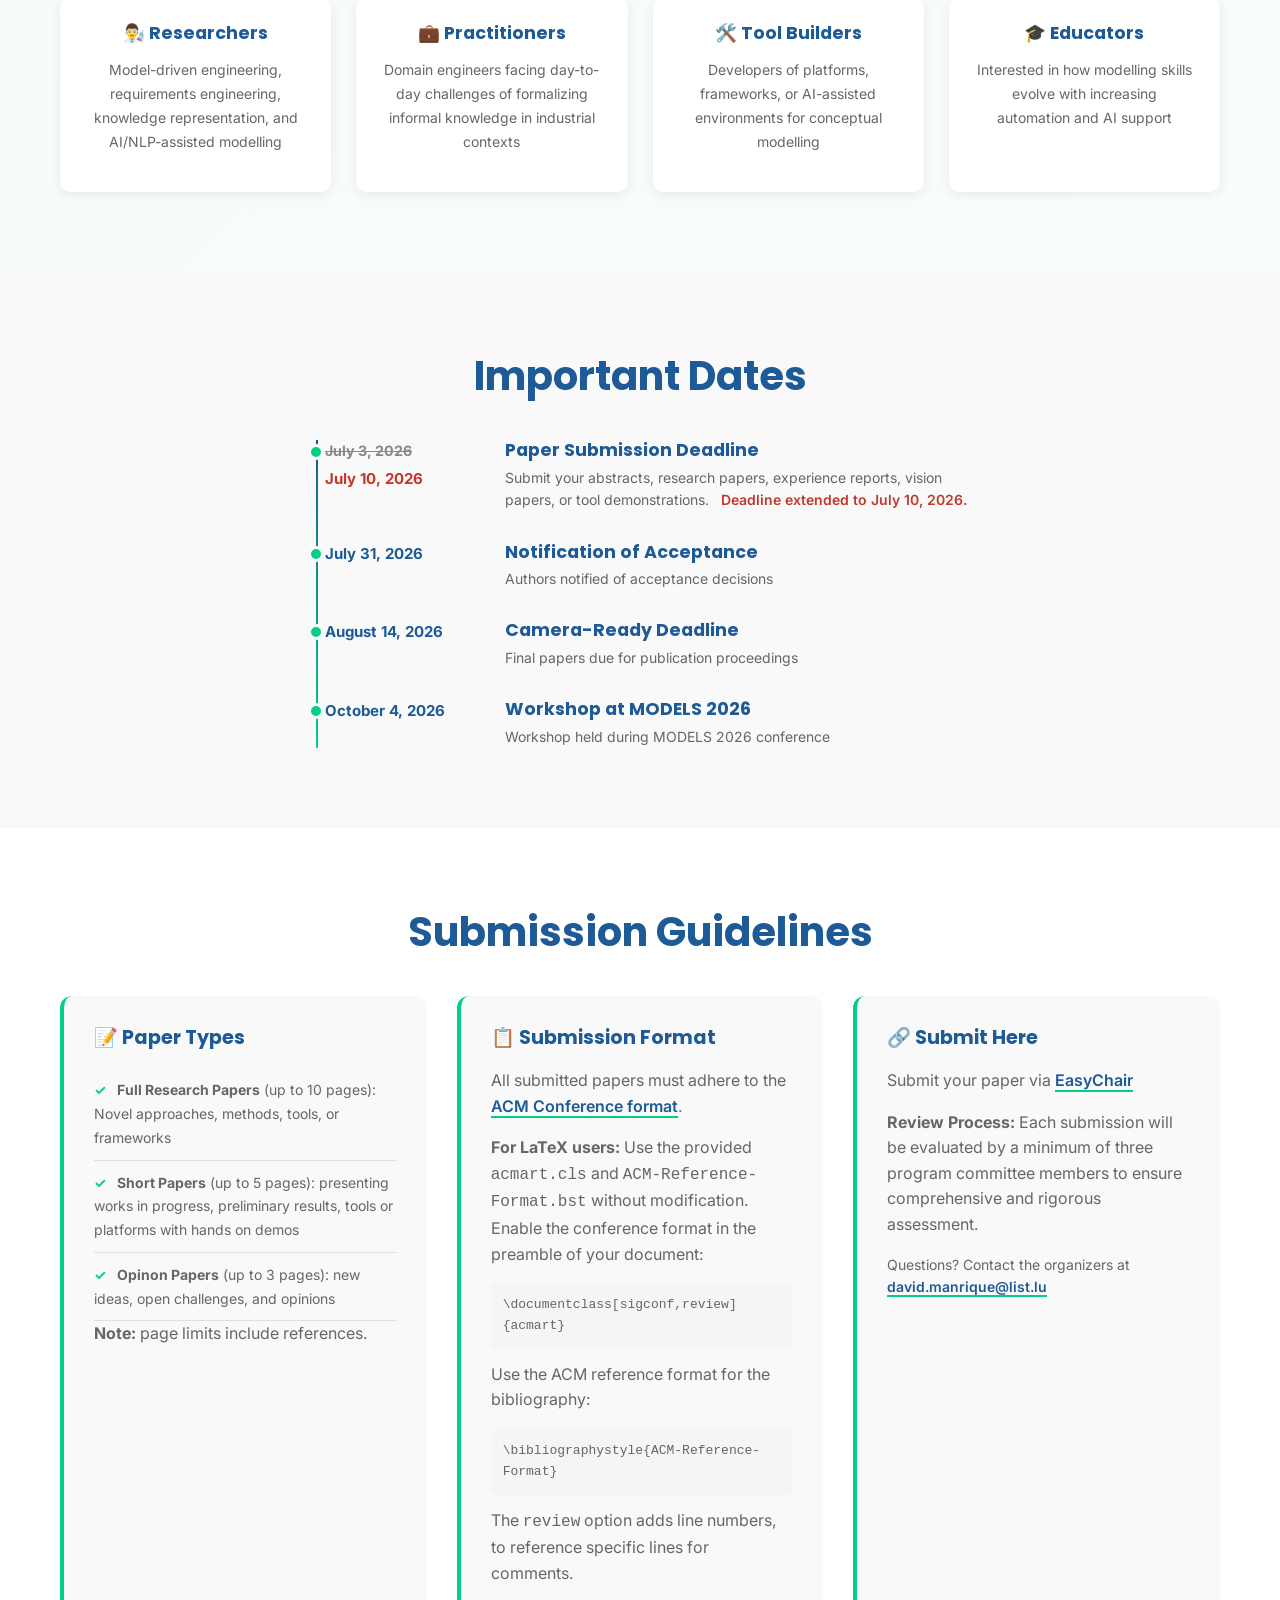
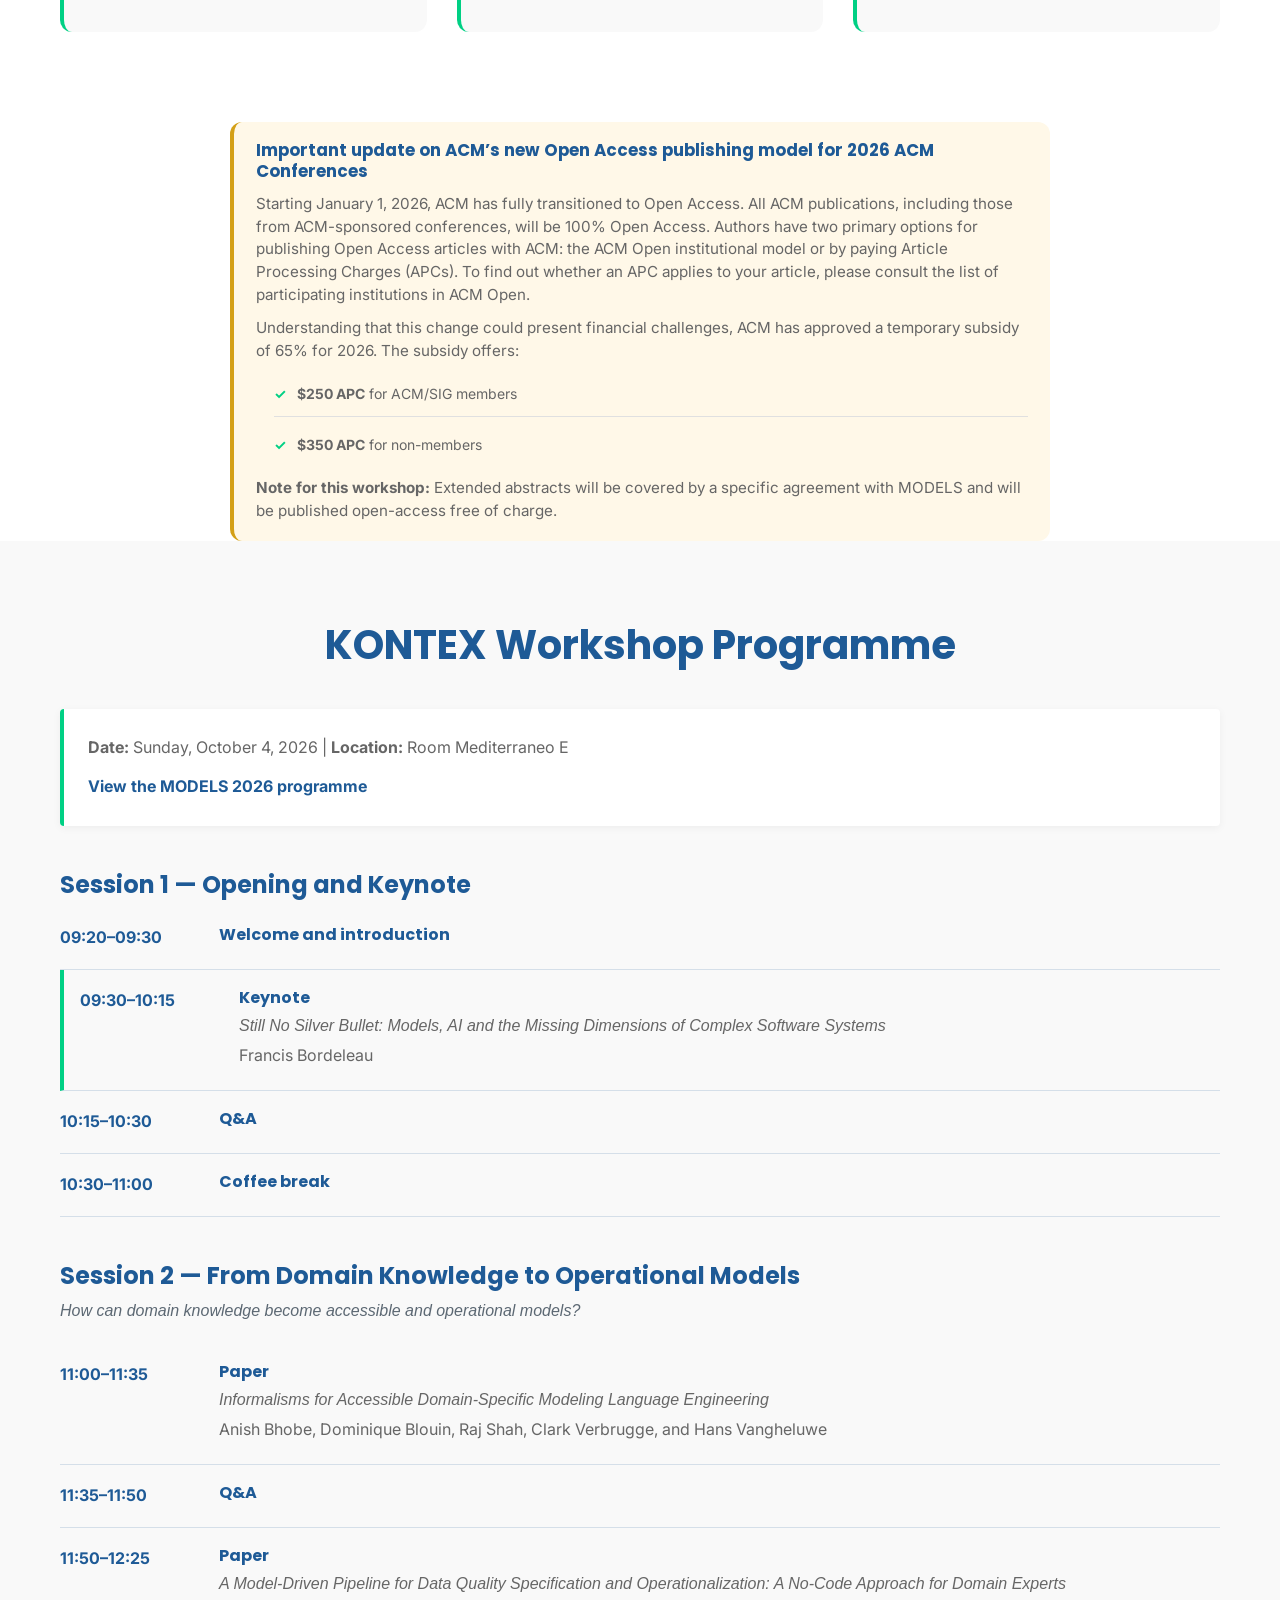
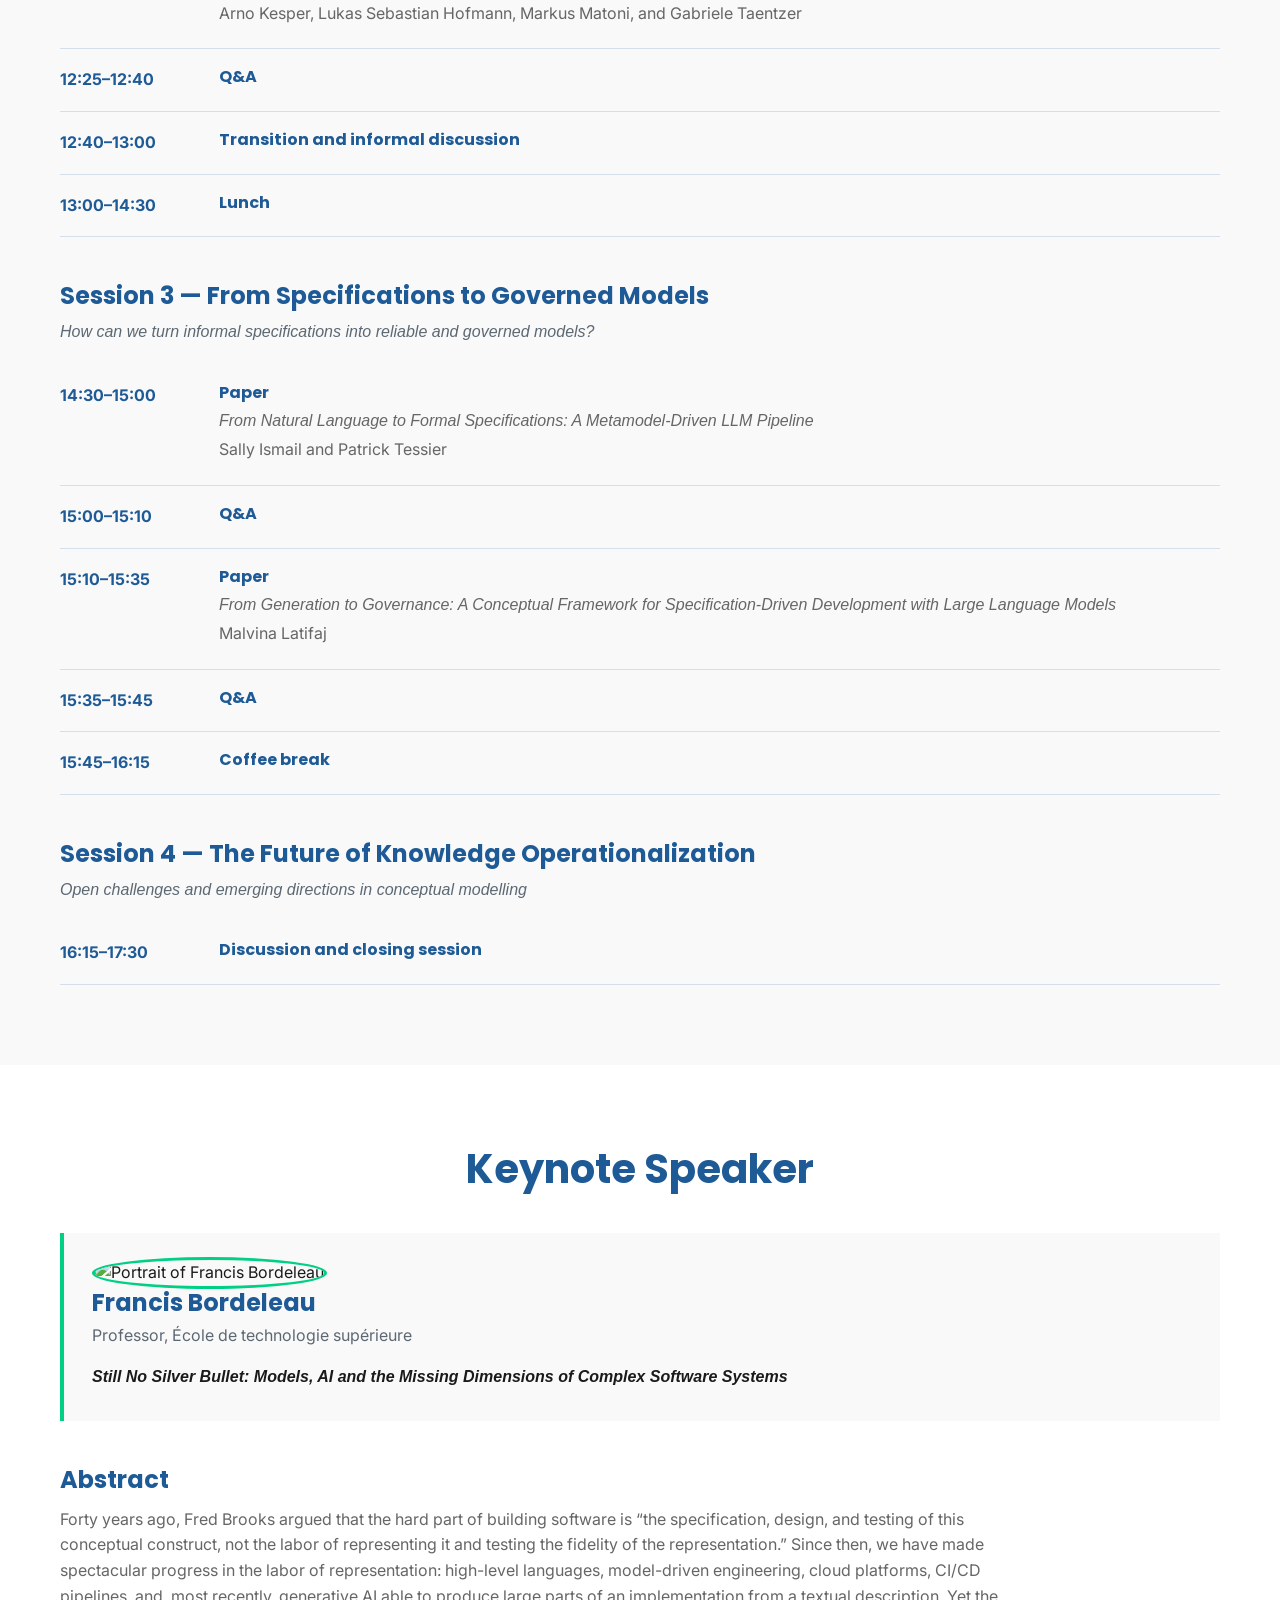
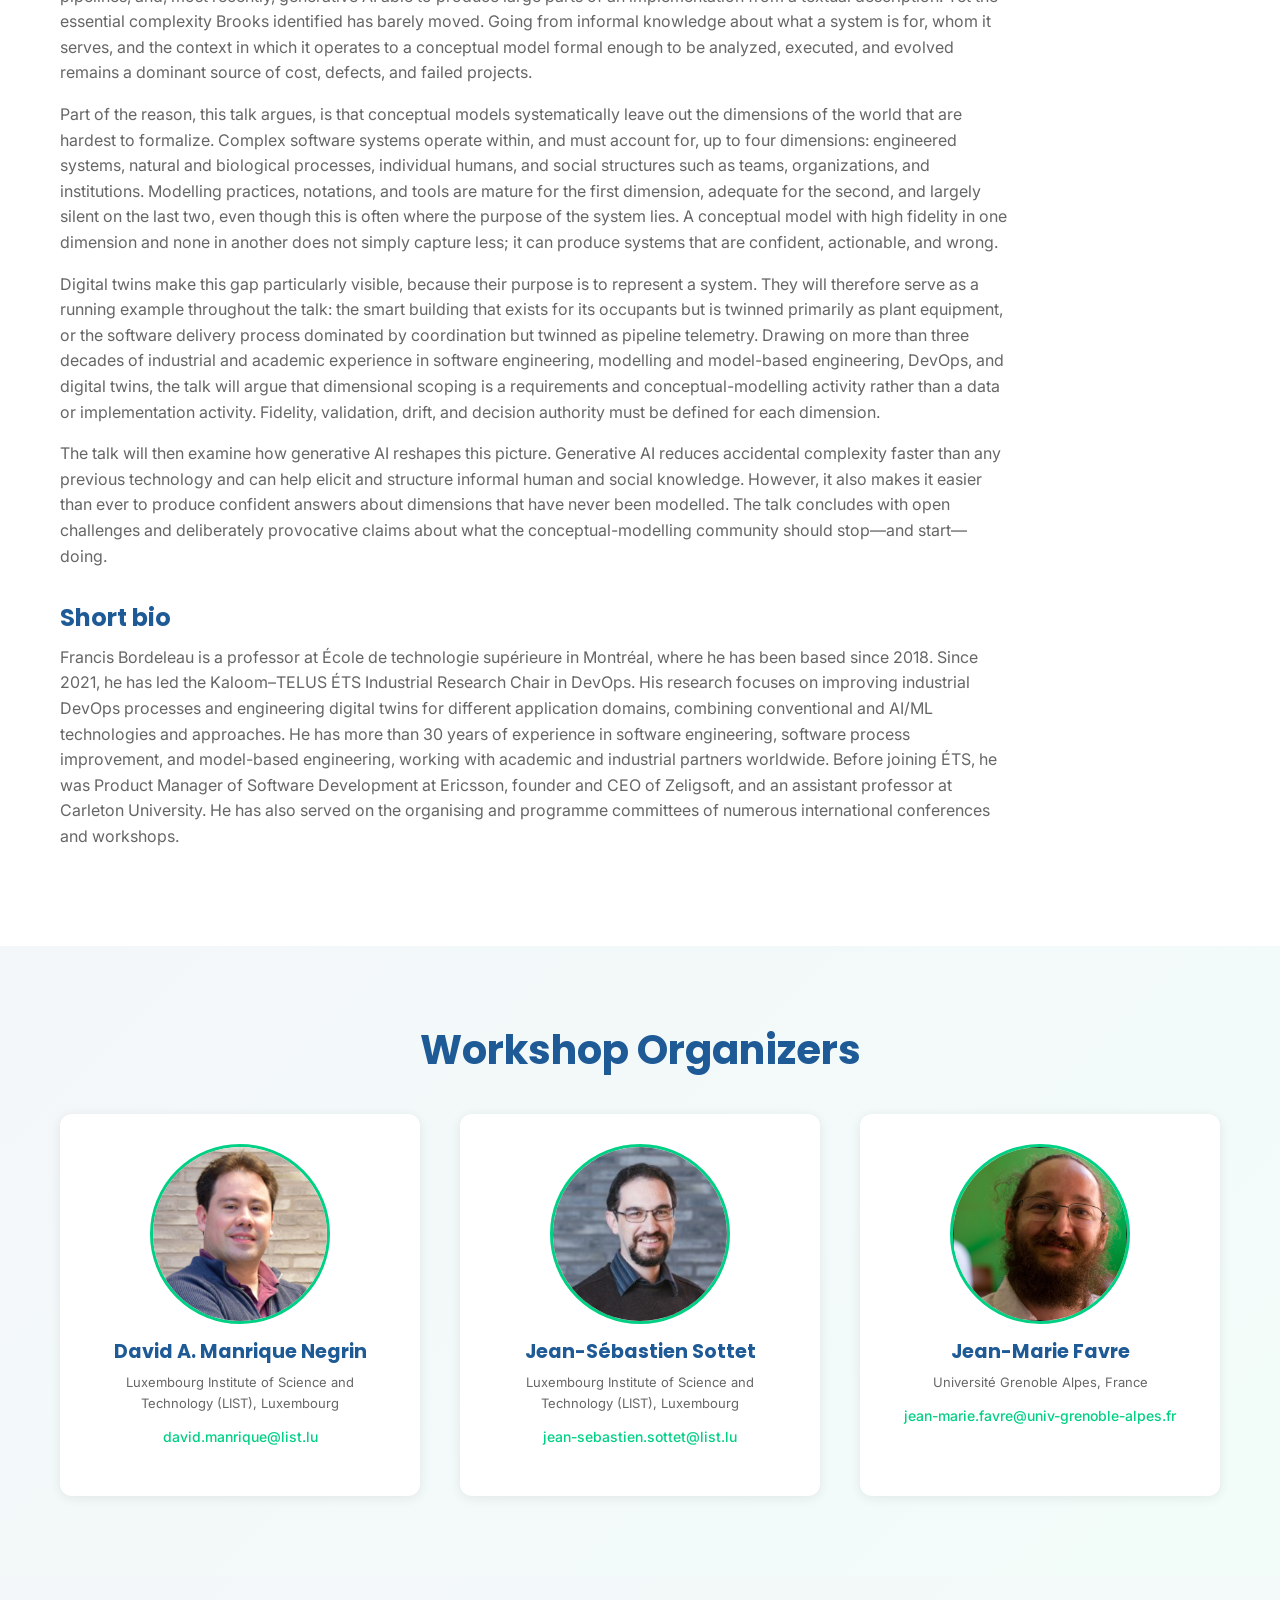
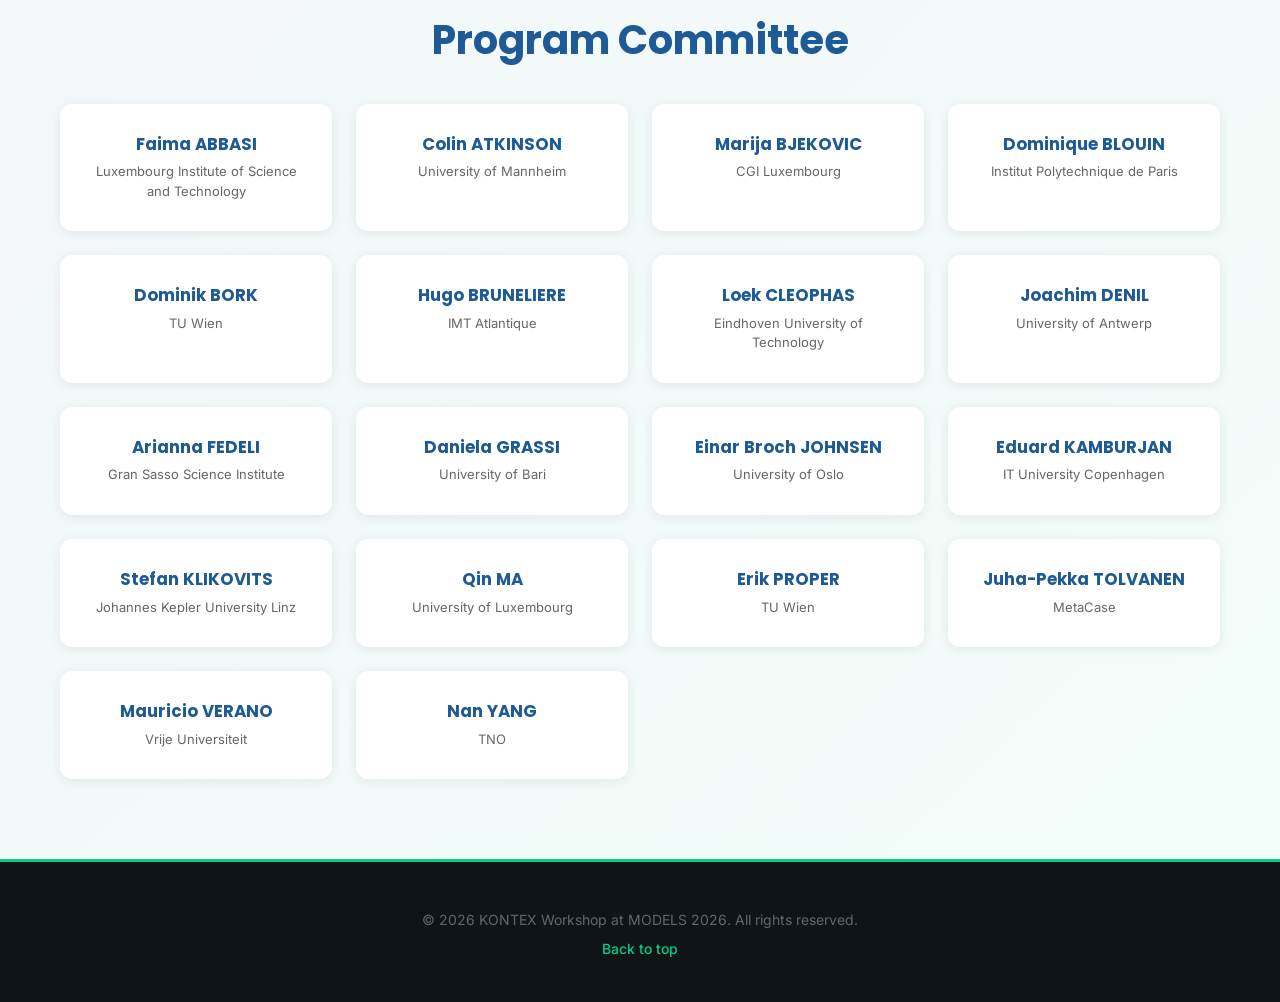
==== commit 5e9339fb: "image keyspeaker added" ====
--- a/index.html
+++ b/index.html
@@ -507,9 +507,9 @@
             <h2>Keynote Speaker</h2>
 
             <div class="speaker-profile">
-                <!-- <div class="speaker-image">
-                    <img src="images/francis-bordeleau.jpg" alt="Portrait of Francis Bordeleau">
-                </div> -->
+                <div class="speaker-image">
+                    <img src="images/francis-bordeleauV2.jpg" alt="Portrait of Francis Bordeleau">
+                </div>
 
                 <div class="speaker-summary">
                     <h3>Francis Bordeleau</h3>
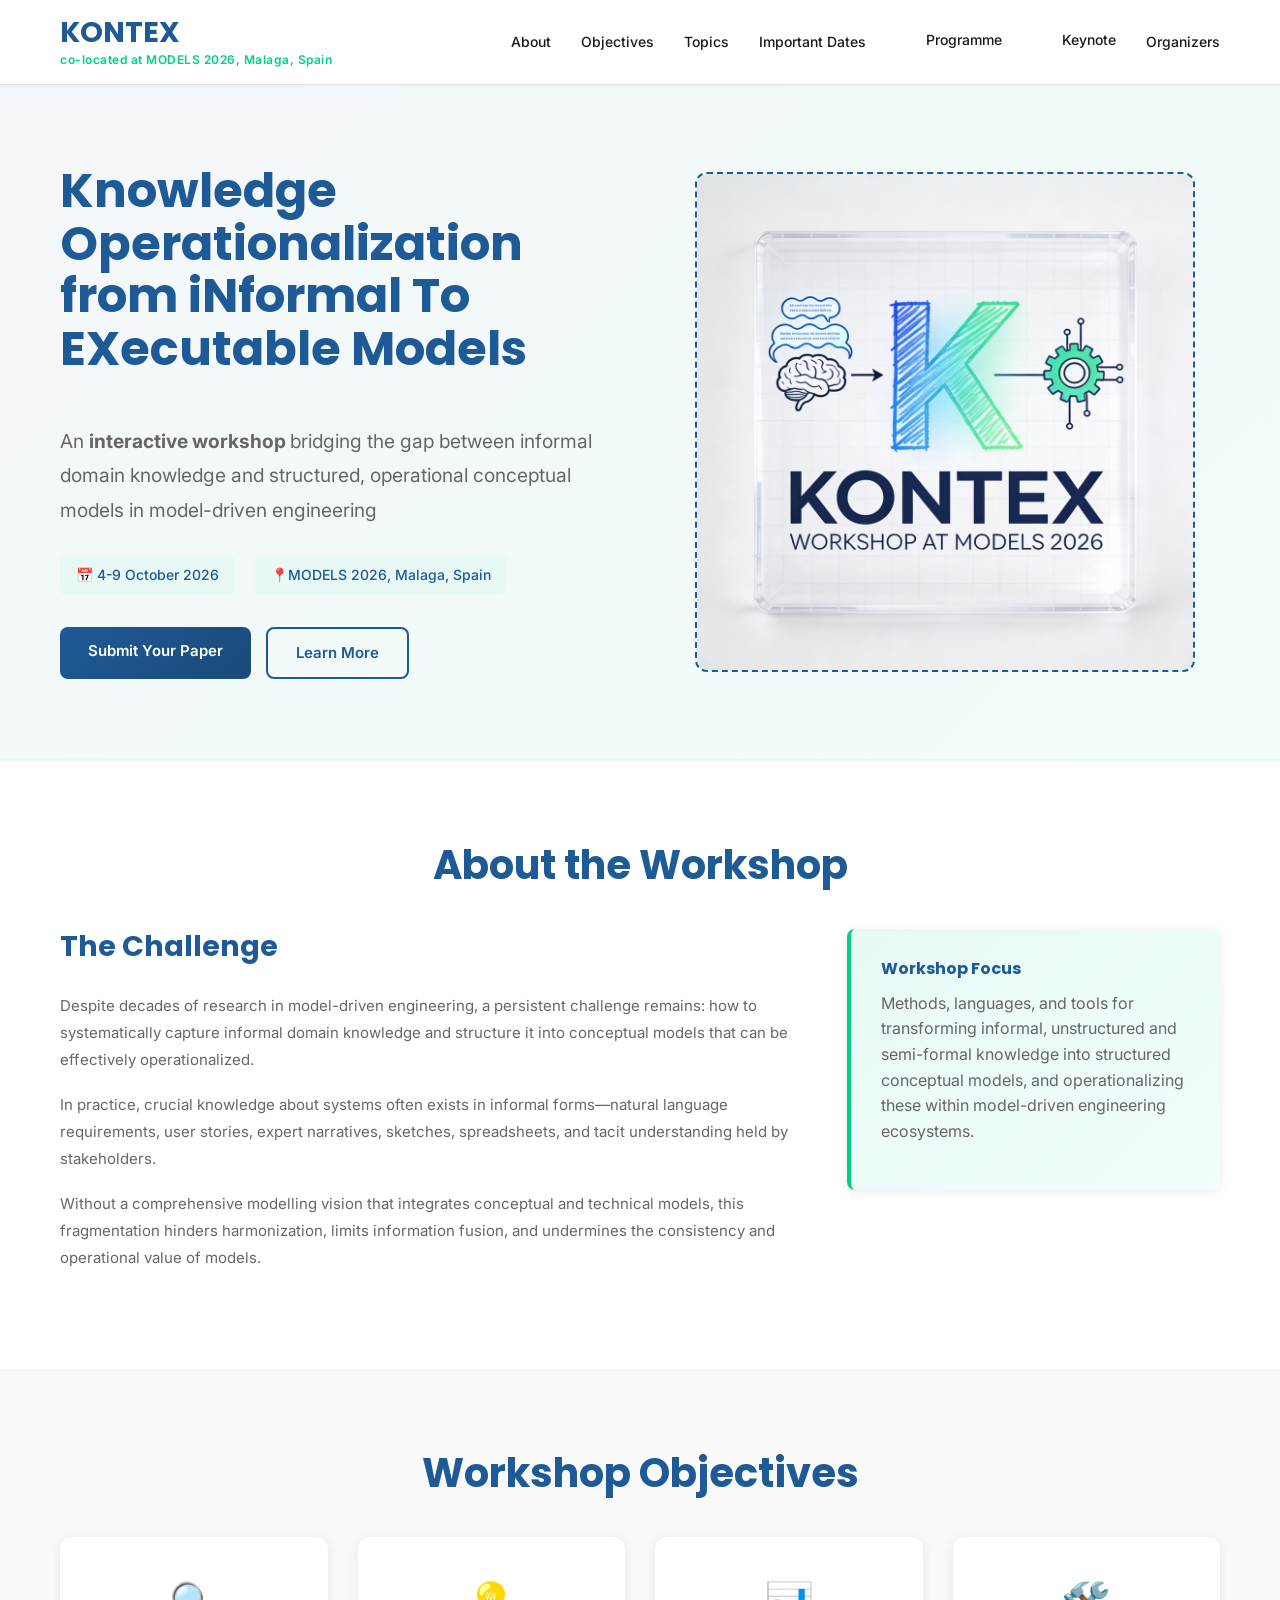
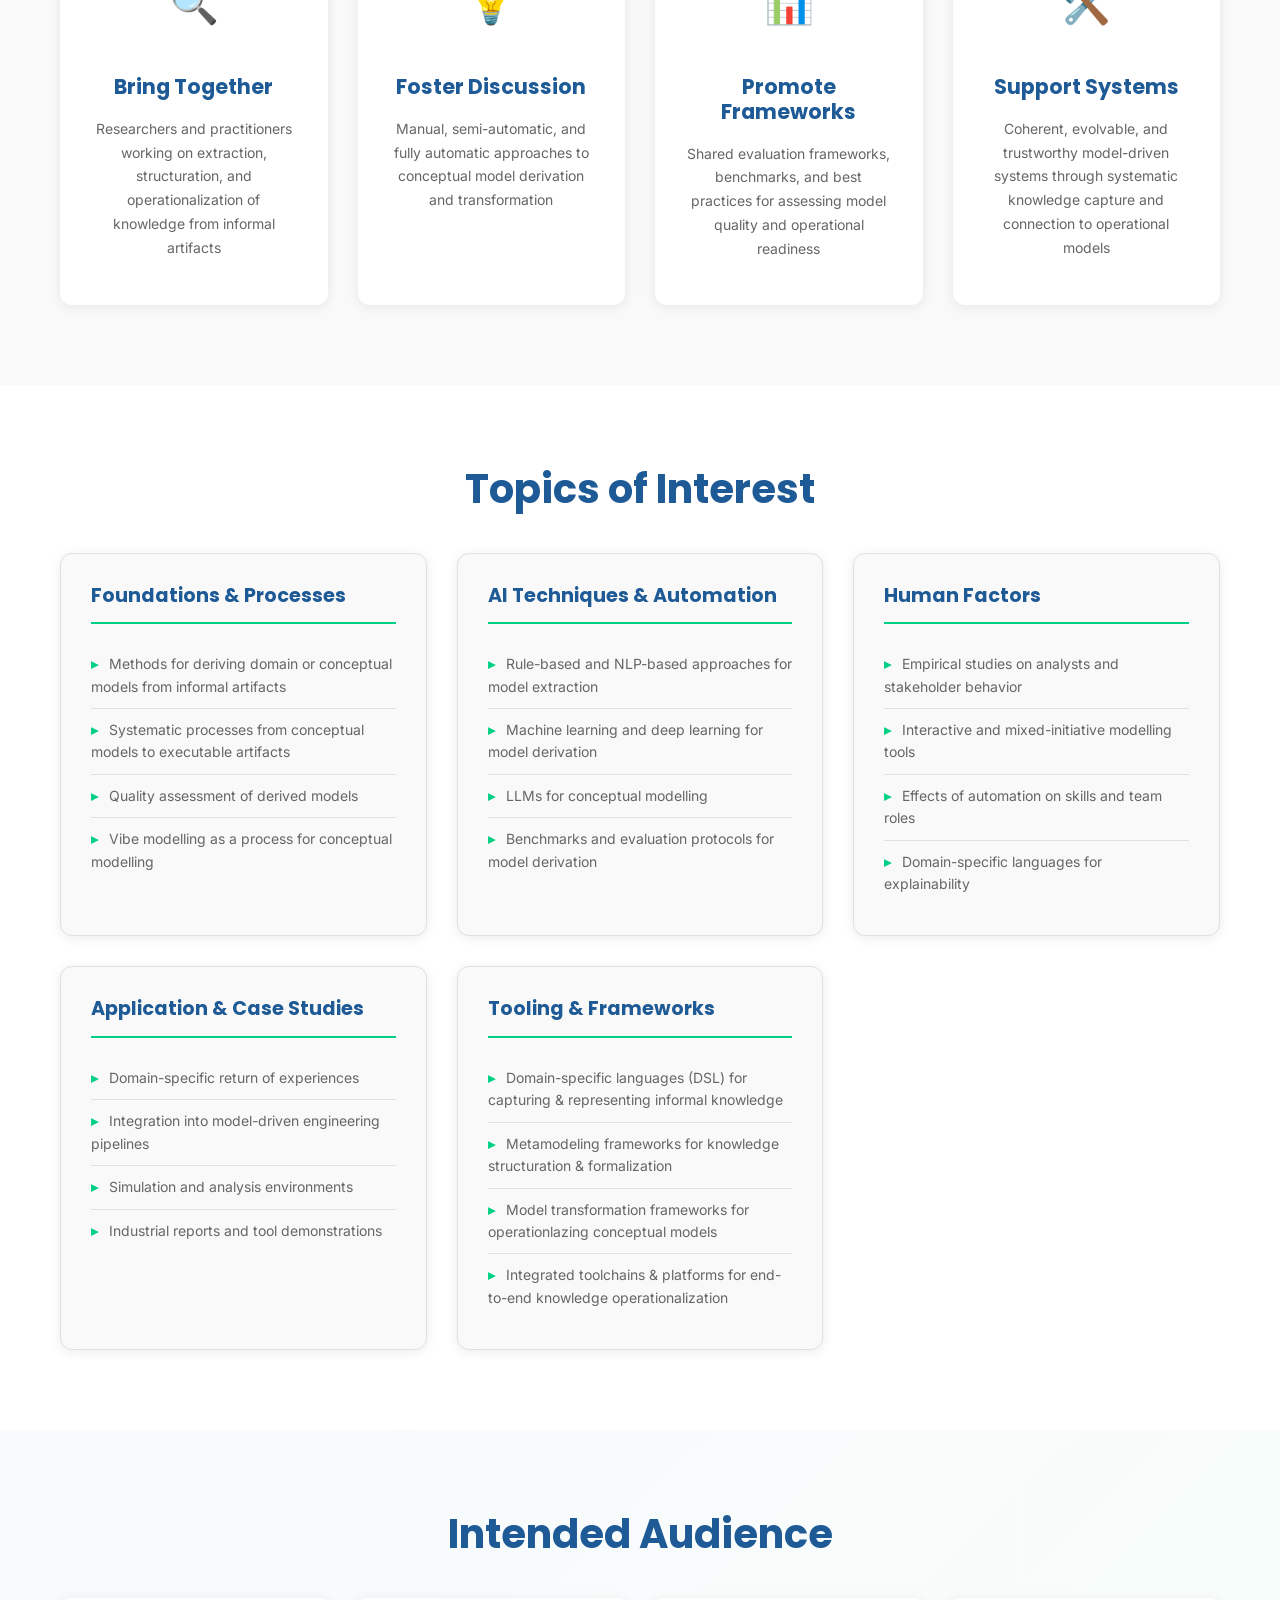
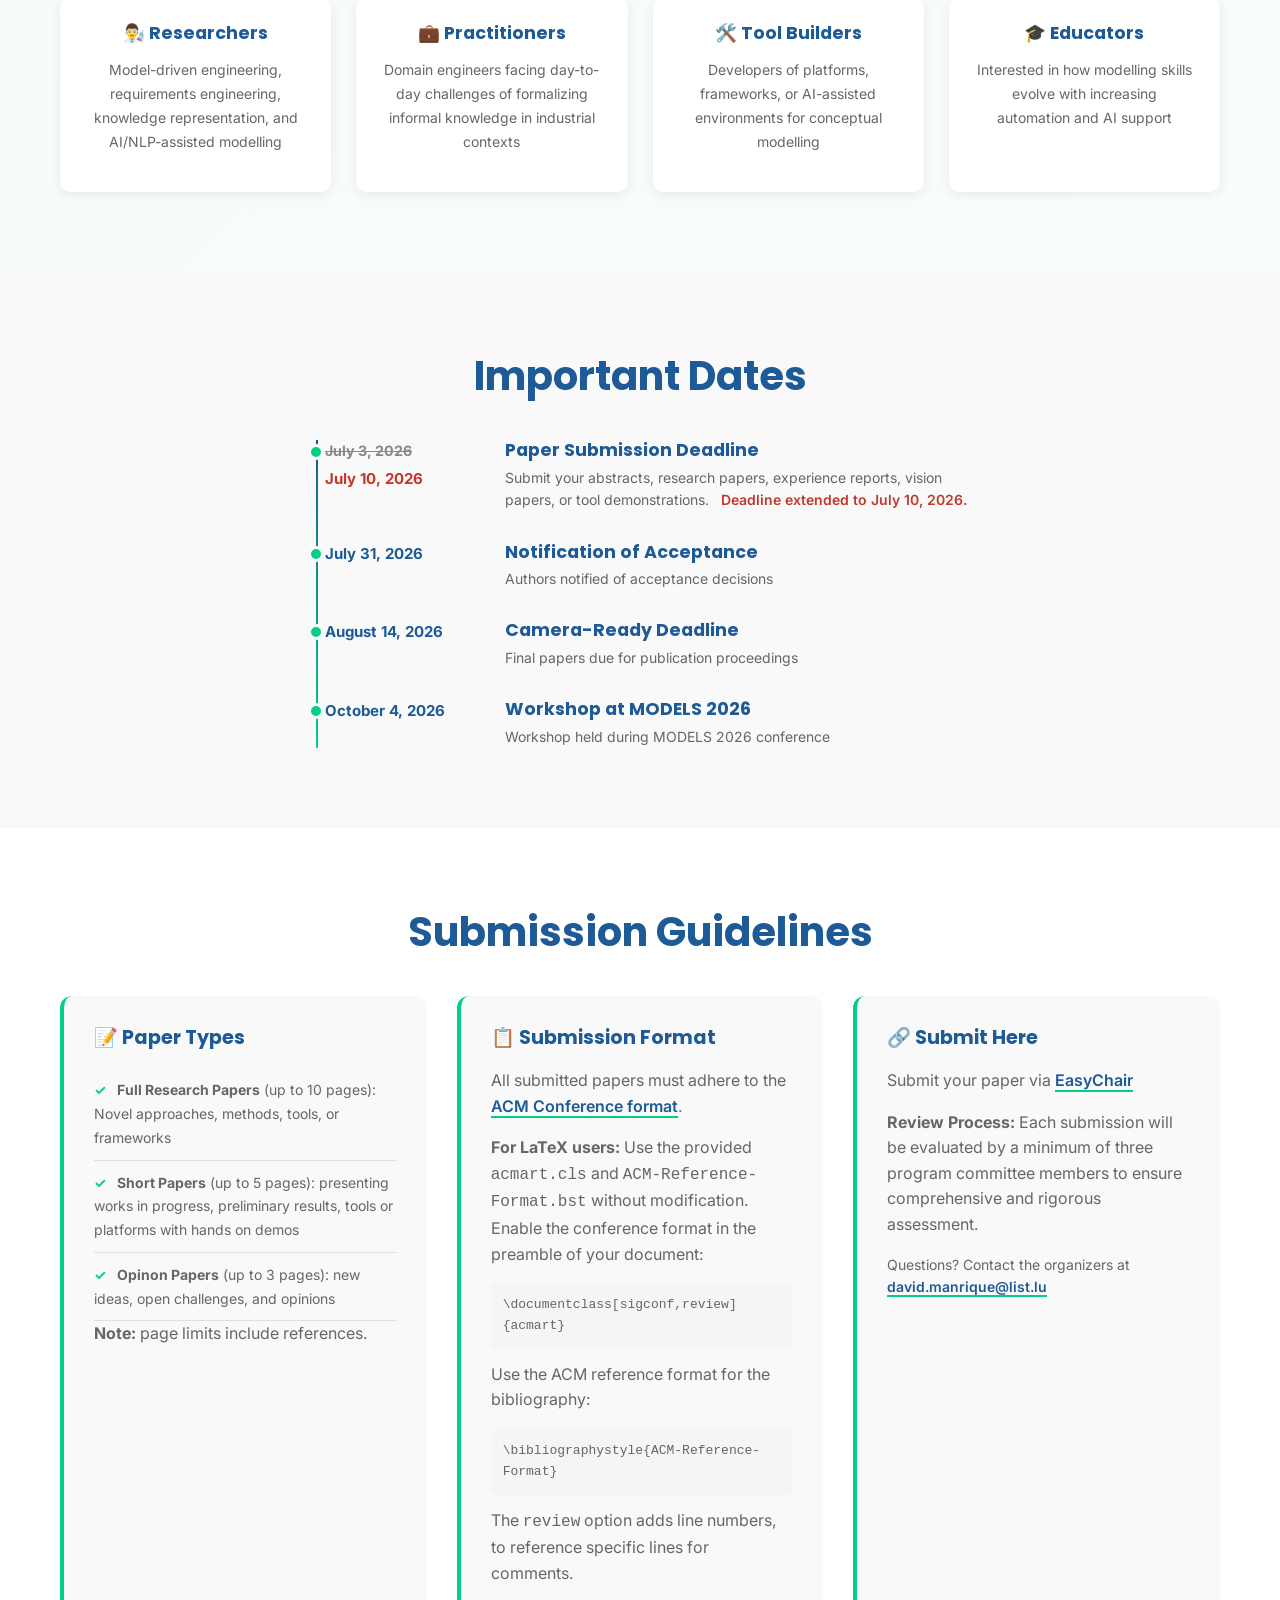
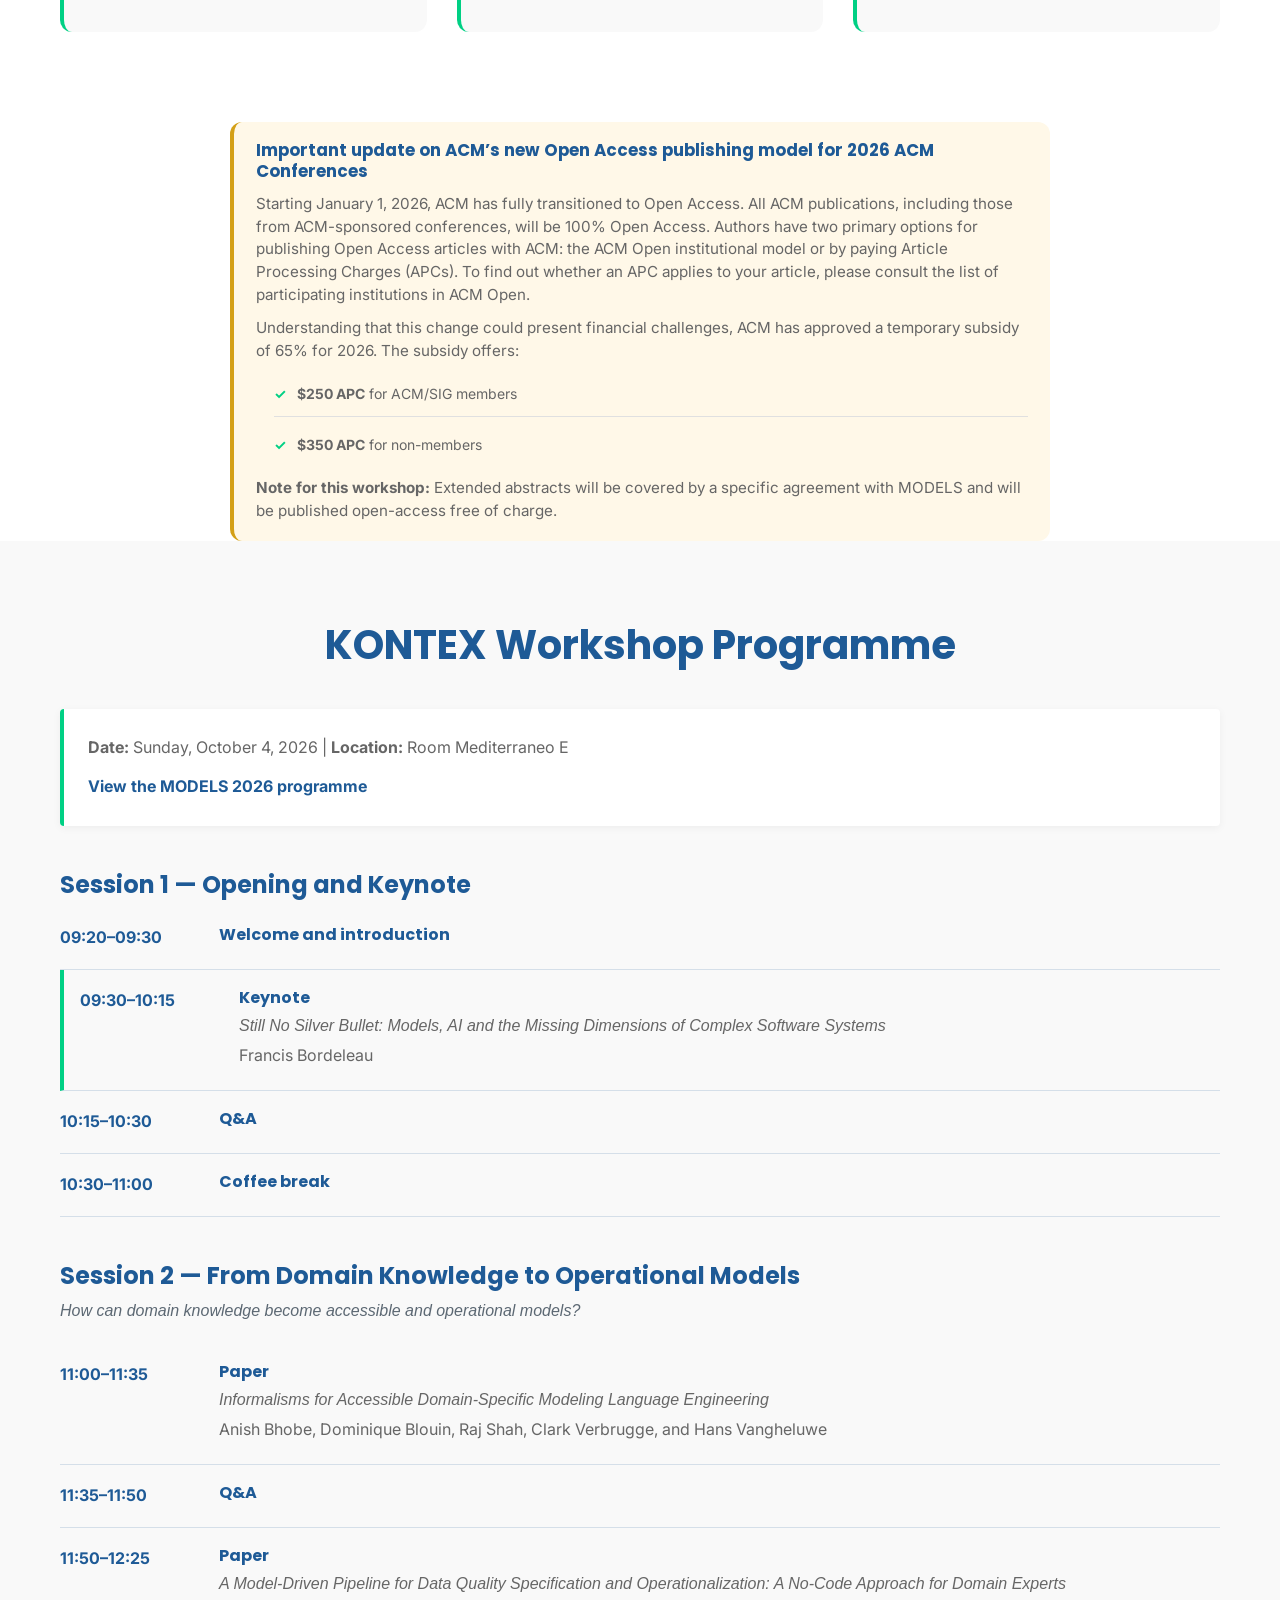
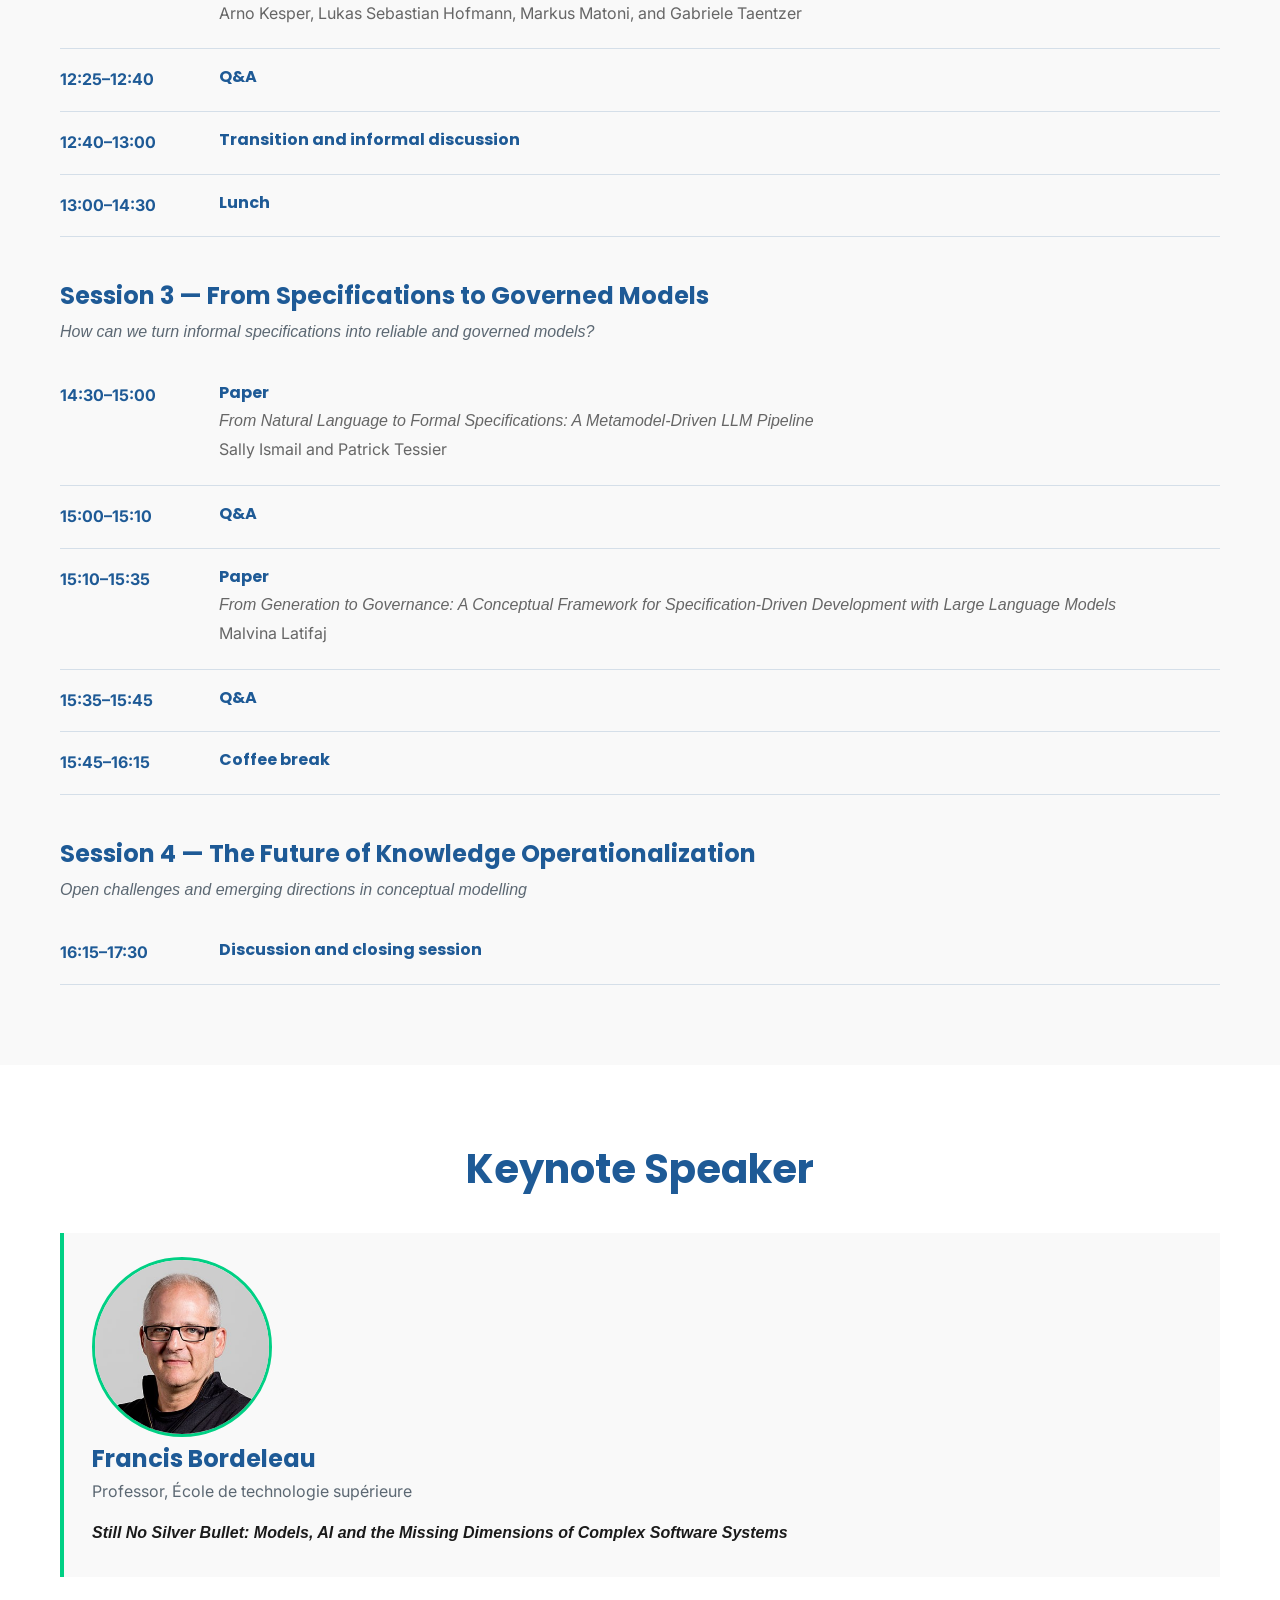
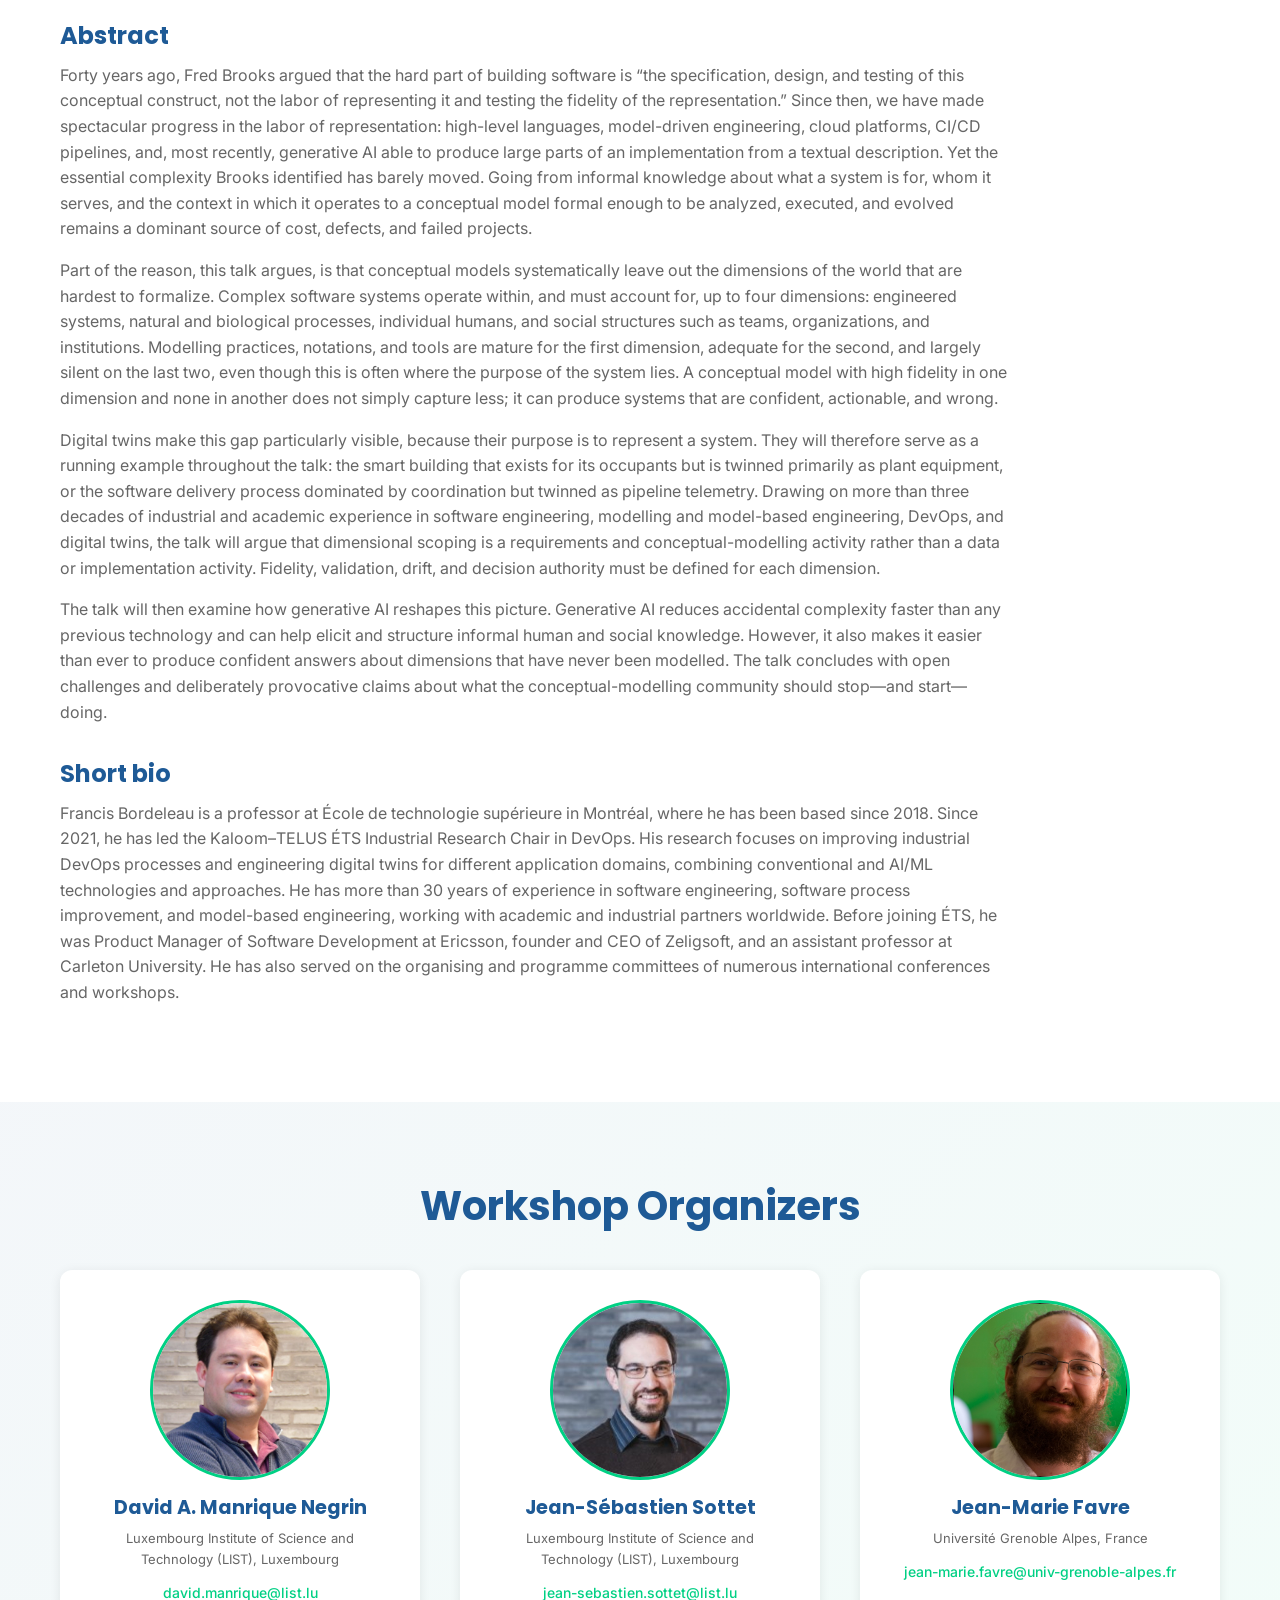
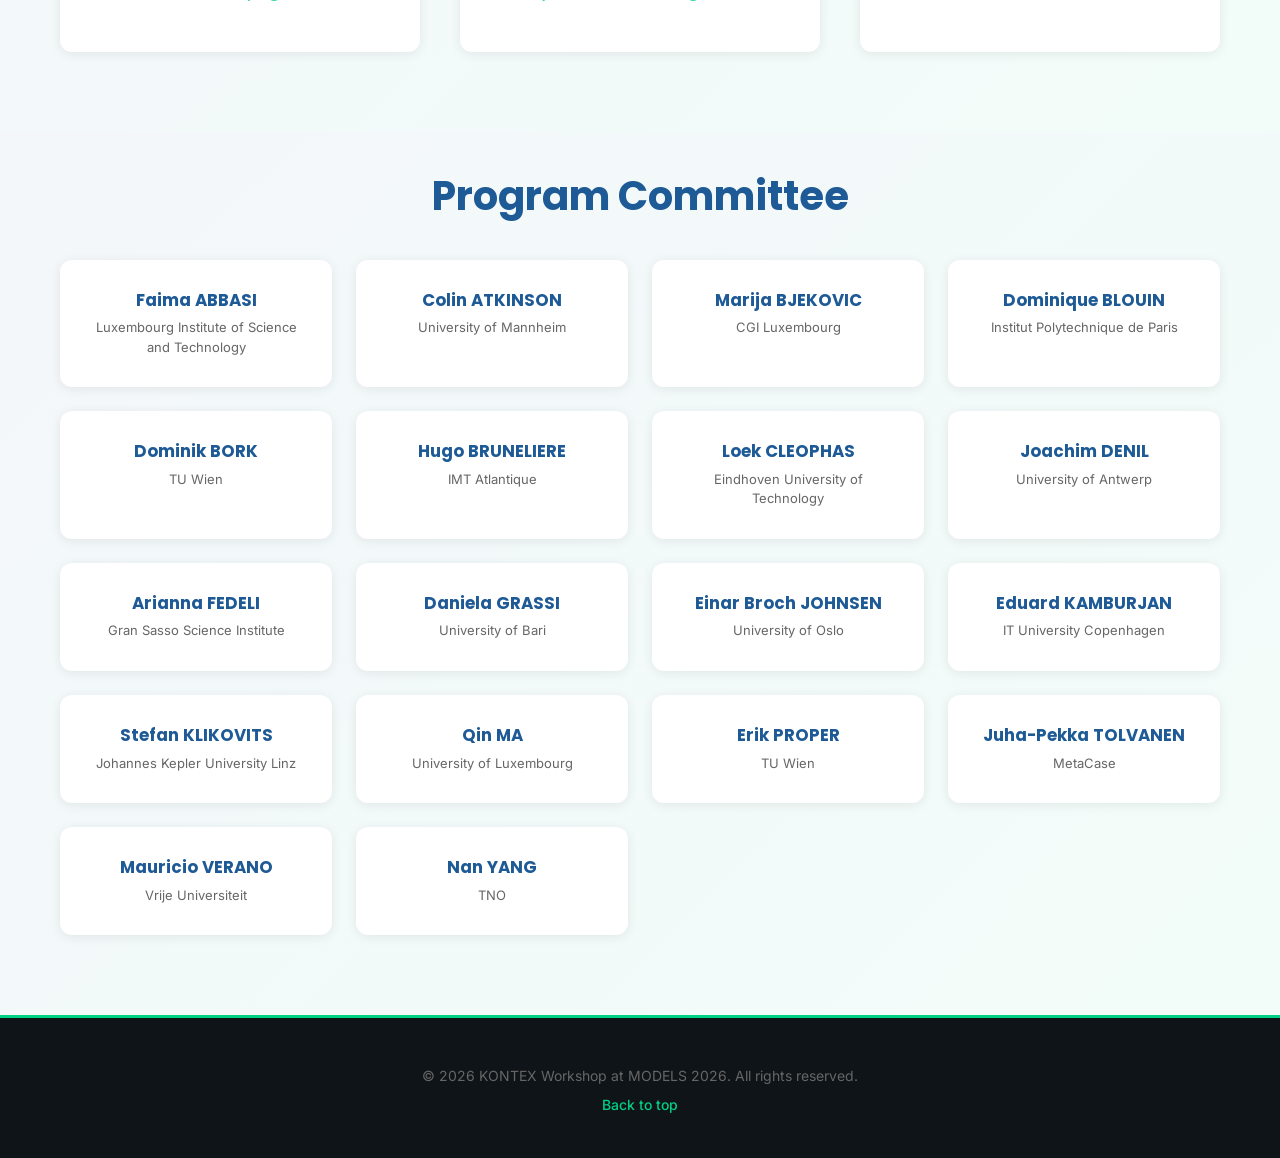
==== commit 77f02cd7: "changes in image" ====
--- a/index.html
+++ b/index.html
@@ -508,7 +508,7 @@
 
             <div class="speaker-profile">
                 <div class="speaker-image">
-                    <img src="images/francis-bordeleauV2.jpg" alt="Portrait of Francis Bordeleau">
+                    <img src="images/francis-bordeleau.jpg" alt="Portrait of Francis Bordeleau">
                 </div>
 
                 <div class="speaker-summary">
